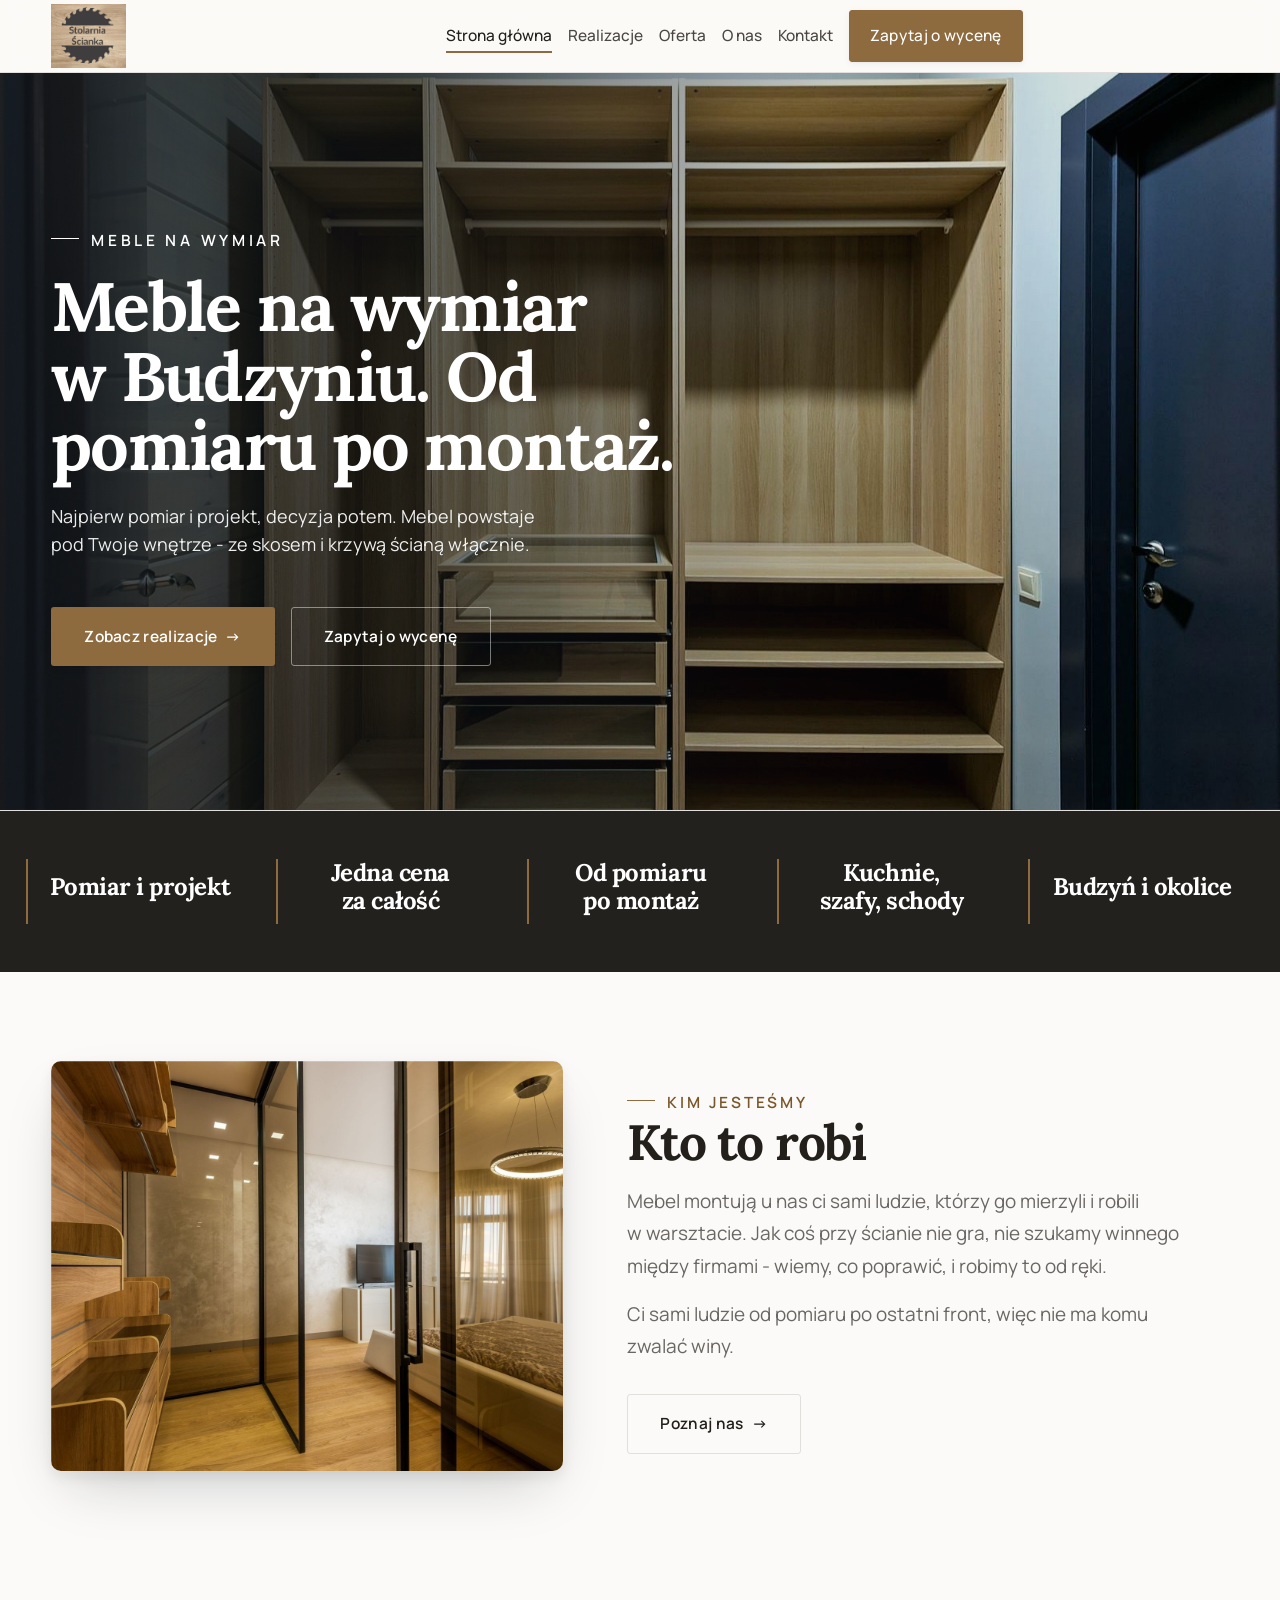
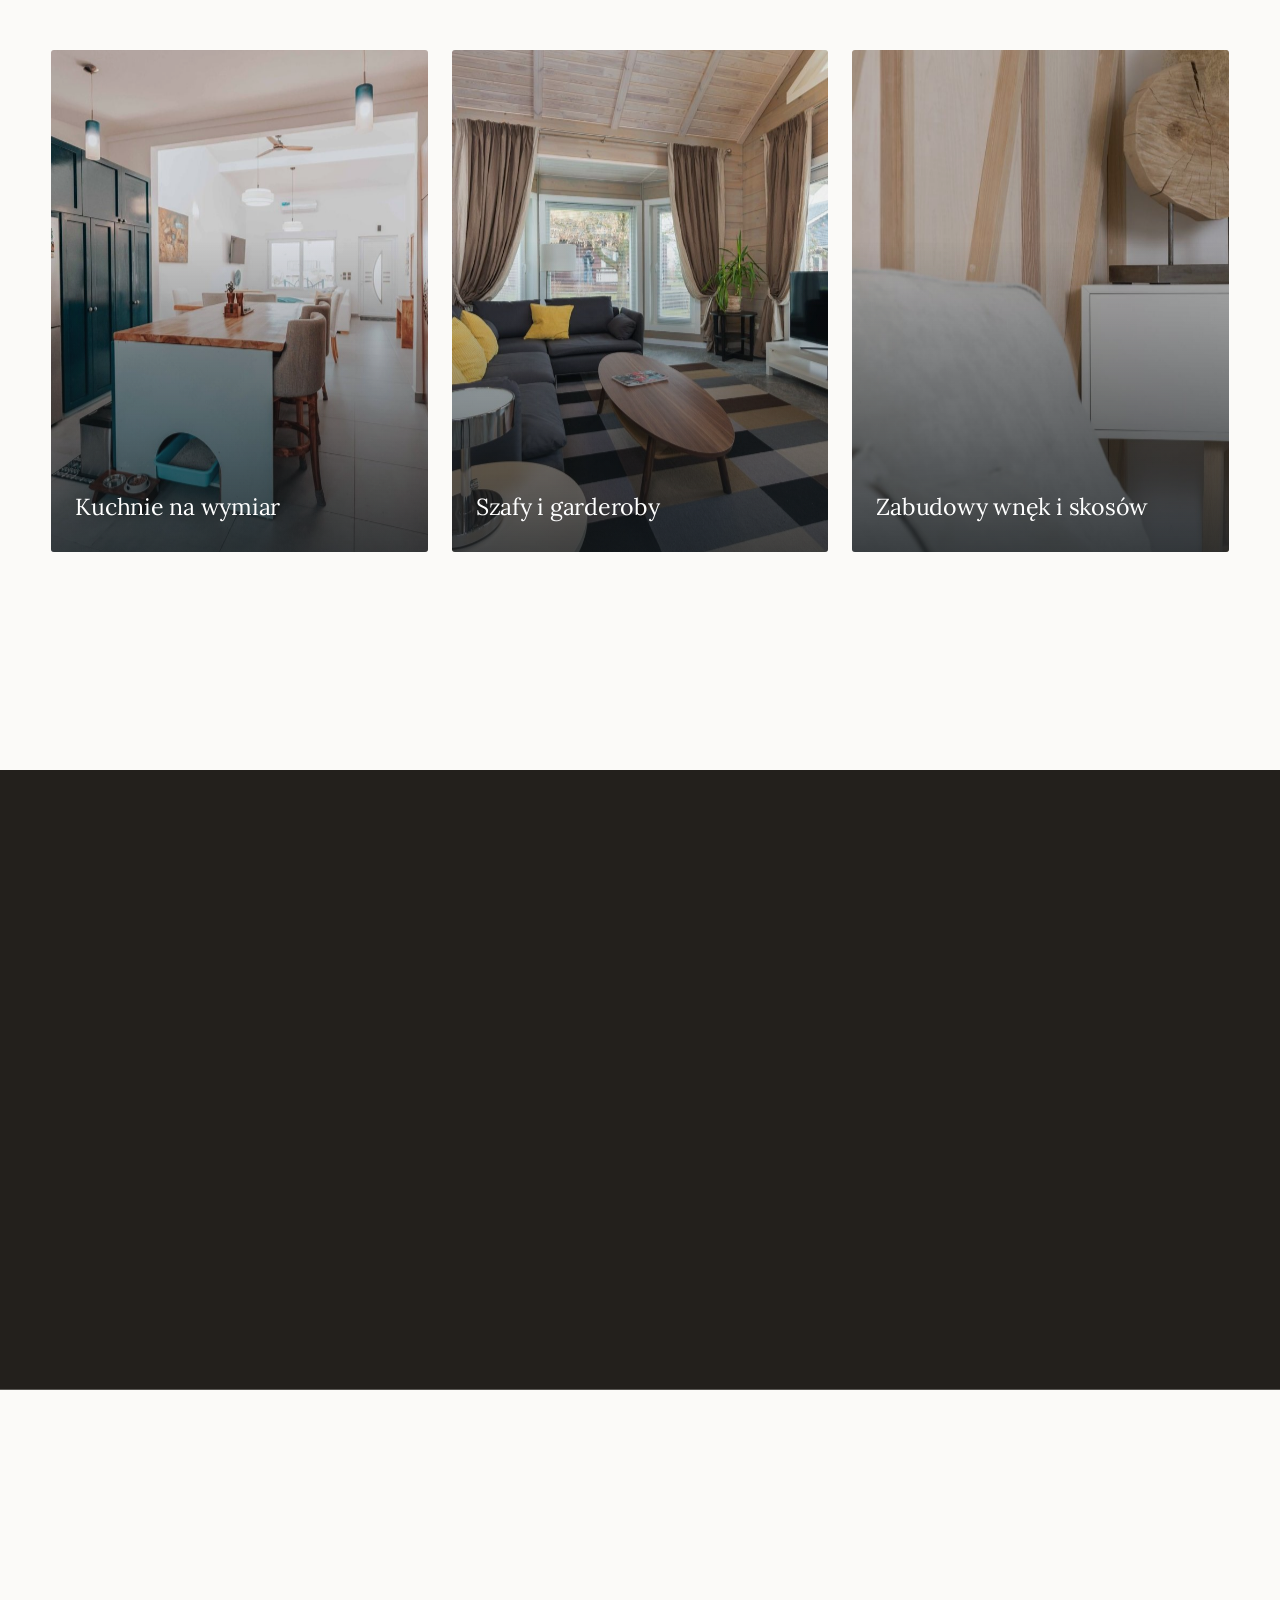
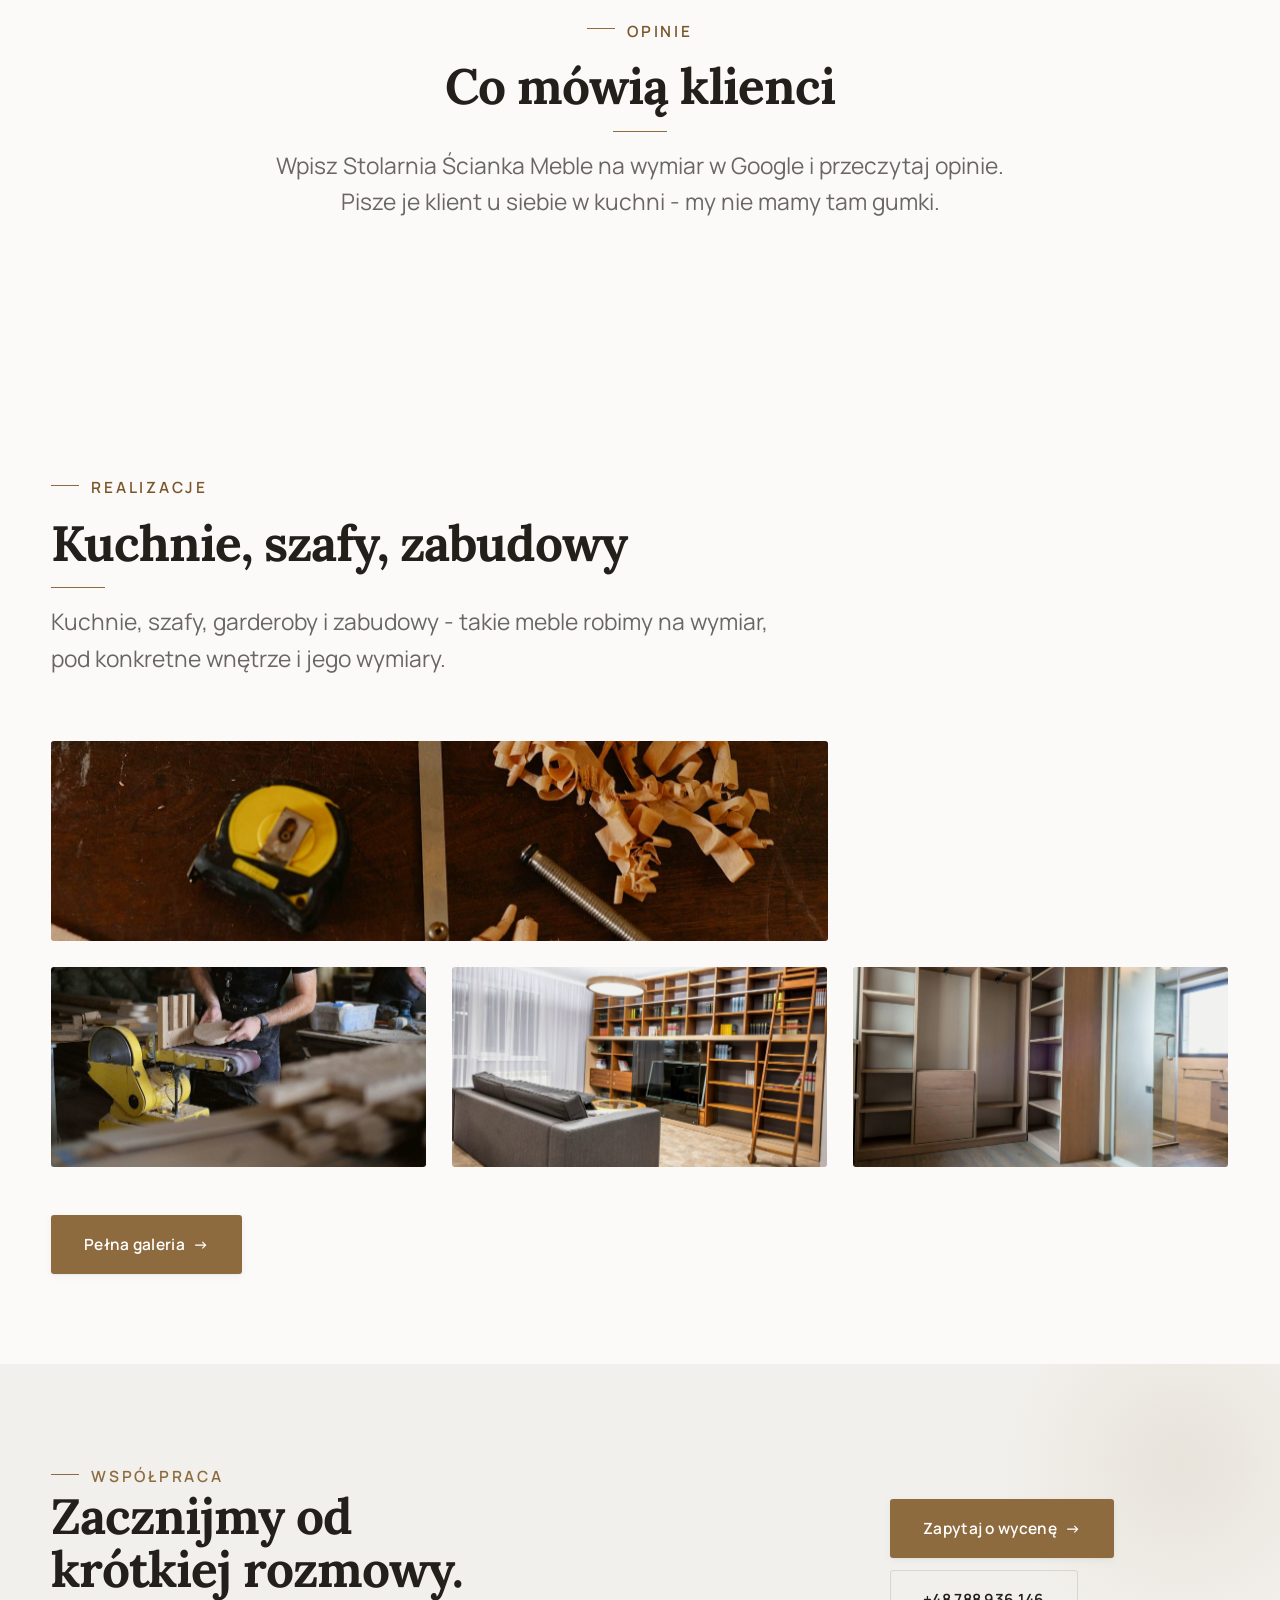
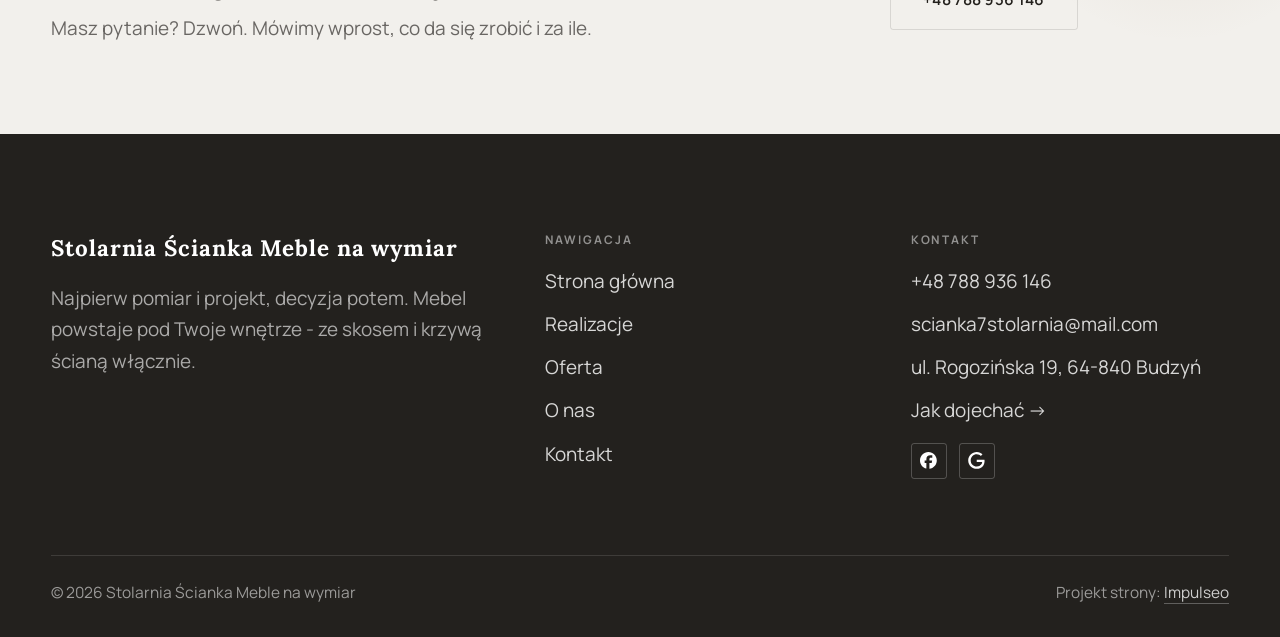
==== index.html @ 3fcc88b3 "Strona demo: stolarnia-scianka-meble-na-wymiar" ====
<!DOCTYPE html>
<html lang="pl">
<head>
<meta charset="UTF-8">
<meta name="viewport" content="width=device-width, initial-scale=1.0">
<title>Stolarnia Ścianka Meble na wymiar - meble na wymiar, kuchnie i szafy</title>
<meta name="description" content="Meble na wymiar w Budzyniu: kuchnie, szafy i zabudowy pod Twoje wnętrze. Pomiar, projekt, wykonanie i montaż w jednych rękach. Zadzwoń: +48 788 936 146.">
<link rel="canonical" href="https://kris20032.github.io/stolarnia-scianka-meble-na-wymiar/">
<meta name="robots" content="noindex, nofollow">
<meta property="og:type" content="website">
<meta property="og:locale" content="pl_PL">
<meta property="og:site_name" content="Stolarnia Ścianka Meble na wymiar">
<meta property="og:title" content="Stolarnia Ścianka Meble na wymiar - meble na wymiar, kuchnie i szafy">
<meta property="og:description" content="Meble na wymiar w Budzyniu: kuchnie, szafy i zabudowy pod Twoje wnętrze. Pomiar, projekt, wykonanie i montaż w jednych rękach. Zadzwoń: +48 788 936 146.">
<meta property="og:url" content="https://kris20032.github.io/stolarnia-scianka-meble-na-wymiar/">
<meta property="og:image" content="https://kris20032.github.io/stolarnia-scianka-meble-na-wymiar/img/og.jpg">
<meta property="og:image:width" content="1200">
<meta property="og:image:height" content="630">
<meta name="twitter:card" content="summary_large_image">
<script type="application/ld+json">{"@context": "https://schema.org", "@type": "HomeAndConstructionBusiness", "name": "Stolarnia Ścianka Meble na wymiar", "url": "https://kris20032.github.io/stolarnia-scianka-meble-na-wymiar/", "telephone": "+48788936146", "image": "https://kris20032.github.io/stolarnia-scianka-meble-na-wymiar/img/og.jpg", "areaServed": "Budzyń", "sameAs": ["https://www.facebook.com/stolarniascianka/", "https://www.google.com/maps/place/Stolarnia+%C5%9Acianka+Meble+na+wymiar/@52.8878018,16.9869668,17z"]}</script>
<link rel="preconnect" href="https://fonts.googleapis.com">
<link rel="preconnect" href="https://fonts.gstatic.com" crossorigin>
<link href="https://fonts.googleapis.com/css2?family=Lora:wght@500;600;700&family=Manrope:wght@400;500;600&display=swap" rel="stylesheet">
<link rel="stylesheet" href="assets/styles.css?v=5f61a1cb">
</head>
<body>

<header class="nav">
  <div class="wrap nav-inner">
    <a class="brand brand-has-logo" href="index.html"><img class="brand-logo" src="img/logo.jpg" alt="Stolarnia Ścianka Meble na wymiar" width="720" height="617" decoding="async"></a>
    <nav class="nav-links">
      <a href="index.html" class="active" aria-current="page">Strona główna</a>
      <a href="realizacje.html">Realizacje</a>
      <a href="oferta.html">Oferta</a>
      <a href="o-nas.html">O nas</a>
      <a href="kontakt.html">Kontakt</a>
      <a href="kontakt.html" class="btn btn-accent">Zapytaj o wycenę</a>
    </nav>
    <button class="nav-toggle" aria-label="Menu"><span></span><span></span><span></span></button>
  </div>
</header>

<main>
<section class="hero-cine">
  <img src="img/hero.jpg" fetchpriority="high" data-rotate="img/g1.jpg|img/g2.jpg" alt="Stolarnia Ścianka Meble na wymiar - Meble na wymiar w Budzyniu. Od pomiaru po montaż. " width="1880" height="940">
  <div class="wrap">
    <div class="hero-copy">
      <span class="eyebrow">Meble na wymiar</span>
      <h1>Meble na wymiar w Budzyniu. Od pomiaru po montaż. </h1>
      <p class="lead">Najpierw pomiar i projekt, decyzja potem. Mebel powstaje pod Twoje wnętrze - ze skosem i krzywą ścianą włącznie.</p>
      <div class="hero-actions">
        <a href="realizacje.html" class="btn btn-accent">Zobacz realizacje <span class="arr">→</span></a>
        <a href="kontakt.html" class="btn btn-ghost btn-on-dark">Zapytaj o wycenę</a>
      </div>
    </div>
  </div>
</section>
<section class="strip n-5" style="padding-block:0">
  <div class="wrap">
    <div class="item reveal"><div class="k">Pomiar i projekt</div><div class="v"></div></div>
    <div class="item reveal"><div class="k">Jedna cena za całość</div><div class="v"></div></div>
    <div class="item reveal"><div class="k">Od pomiaru po montaż</div><div class="v"></div></div>
    <div class="item reveal"><div class="k">Kuchnie, szafy, schody</div><div class="v"></div></div>
    <div class="item reveal"><div class="k">Budzyń i okolice</div><div class="v"></div></div>
  </div>
</section>
<section>
  <div class="wrap split">
    <div class="split-art reveal"><img src="img/g11.jpg" alt="Stolarnia Ścianka Meble na wymiar - realizacja" loading="lazy" width="1600" height="1068" decoding="async"></div>
    <div class="split-copy reveal">
      <span class="eyebrow">Kim jesteśmy</span>
      <h2>Kto to robi</h2>
      <p class="muted">Mebel montują u nas ci sami ludzie, którzy go mierzyli i robili w warsztacie. Jak coś przy ścianie nie gra, nie szukamy winnego między firmami - wiemy, co poprawić, i robimy to od ręki.</p>
      <p class="muted">Ci sami ludzie od pomiaru po ostatni front, więc nie ma komu zwalać winy.</p>
      <a href="o-nas.html" class="btn btn-ghost">Poznaj nas <span class="arr">→</span></a>
    </div>
  </div>
</section>
<section class="gateways-band">
  <div class="wrap">
    <div class="gateways">
      <a href="oferta.html" class="gateway reveal"><img src="img/g12.jpg" alt="Kuchnie na wymiar" loading="lazy" width="1600" height="1067" decoding="async"><span class="g-ttl">Kuchnie na wymiar</span></a>
      <a href="oferta.html" class="gateway reveal"><img src="img/g13.jpg" alt="Szafy i garderoby" loading="lazy" width="1600" height="1068" decoding="async"><span class="g-ttl">Szafy i garderoby</span></a>
      <a href="oferta.html" class="gateway reveal"><img src="img/g14.jpg" alt="Zabudowy wnęk i skosów" loading="lazy" width="1600" height="1066" decoding="async"><span class="g-ttl">Zabudowy wnęk i skosów</span></a>
    </div>
  </div>
</section>
<section class="stopklatka" aria-hidden="true">
  <div class="stk-bg" style="background-image:url(img/g3.jpg)"></div>
</section>
<section class="opinie op-fallback">
  <div class="wrap">
    <div class="head center reveal">
      <span class="eyebrow">Opinie</span>
      <h2>Co mówią klienci</h2>
      <p>Wpisz Stolarnia Ścianka Meble na wymiar w Google i przeczytaj opinie. Pisze je klient u siebie w kuchni - my nie mamy tam gumki.</p>
    </div>
  </div>
</section>
<section>
  <div class="wrap">
    <div class="head reveal">
      <span class="eyebrow">Realizacje</span>
      <h2>Kuchnie, szafy, zabudowy</h2>
      <p>Kuchnie, szafy, garderoby i zabudowy - takie meble robimy na wymiar, pod konkretne wnętrze i jego wymiary.</p>
    </div>
    <div class="gallery">
      <div class="tile t-two3 reveal"><img src="img/g4.jpg" alt="Stolarnia Ścianka Meble na wymiar" loading="lazy" width="1600" height="1066" decoding="async"></div>
      <div class="tile t-third reveal"><img src="img/g5.jpg" alt="Stolarnia Ścianka Meble na wymiar" loading="lazy" width="1600" height="1066" decoding="async"></div>
      <div class="tile t-third reveal"><img src="img/g6.jpg" alt="Stolarnia Ścianka Meble na wymiar" loading="lazy" width="1600" height="1066" decoding="async"></div>
      <div class="tile t-third reveal"><img src="img/g7.jpg" alt="Stolarnia Ścianka Meble na wymiar" loading="lazy" width="1524" height="974" decoding="async"></div>
      <div class="tile t-third reveal"><img src="img/g8.jpg" alt="Stolarnia Ścianka Meble na wymiar" loading="lazy" width="1542" height="1002" decoding="async"></div>
    </div>
    <div style="margin-top:var(--space-7)" class="reveal"><a href="realizacje.html" class="btn btn-accent">Pełna galeria <span class="arr">→</span></a></div>
  </div>
</section>
<section class="cta">
  <div class="wrap">
    <div class="reveal">
      <span class="eyebrow">Współpraca</span>
      <h2>Zacznijmy od krótkiej rozmowy.</h2>
      <p>Masz pytanie? Dzwoń. Mówimy wprost, co da się zrobić i za ile.</p>
    </div>
    <div class="cta-actions reveal">
      <a href="kontakt.html" class="btn btn-light">Zapytaj o wycenę <span class="arr">→</span></a>
      <a href="tel:+48788936146" class="btn btn-ghost btn-ghost-cta">+48 788 936 146</a>
    </div>
  </div>
</section>
</main>

<footer>
  <div class="wrap">
    <div class="foot-grid">
      <div class="foot-brand">
        <div class="name">Stolarnia Ścianka Meble na wymiar</div>
        <p>Najpierw pomiar i projekt, decyzja potem. Mebel powstaje pod Twoje wnętrze - ze skosem i krzywą ścianą włącznie.</p>
      </div>
      <div class="foot-col">
        <h4>Nawigacja</h4>
        <a href="index.html">Strona główna</a>
        <a href="realizacje.html">Realizacje</a>
        <a href="oferta.html">Oferta</a>
        <a href="o-nas.html">O nas</a>
        <a href="kontakt.html">Kontakt</a>
      </div>
      <div class="foot-col">
        <h4>Kontakt</h4>
        <a href="tel:+48788936146">+48 788 936 146</a>
        <a href="mailto:scianka7stolarnia@mail.com">scianka7stolarnia@mail.com</a>
        <p>ul. Rogozińska 19, 64-840 Budzyń</p>
        <a href="https://www.google.com/maps/place/Stolarnia+%C5%9Acianka+Meble+na+wymiar/@52.8878018,16.9869668,17z" target="_blank" rel="noopener">Jak dojechać →</a>
      <div class="foot-soc">
        <a class="soc" href="https://www.facebook.com/stolarniascianka/" target="_blank" rel="noopener" aria-label="Facebook - Stolarnia Ścianka Meble na wymiar"><svg viewBox="0 0 24 24" aria-hidden="true" focusable="false"><path d="M9.101 23.691v-7.98H6.627v-3.667h2.474v-1.58c0-4.085 1.848-5.978 5.858-5.978.401 0 .955.042 1.468.103a8.68 8.68 0 0 1 1.141.195v3.325a8.623 8.623 0 0 0-.653-.036 26.805 26.805 0 0 0-.733-.009c-.707 0-1.259.096-1.675.309a1.686 1.686 0 0 0-.679.622c-.258.42-.374.995-.374 1.752v1.297h3.919l-.386 2.103-.287 1.564h-3.246v8.245C19.396 23.238 24 18.179 24 12.044c0-6.627-5.373-12-12-12s-12 5.373-12 12c0 5.628 3.874 10.35 9.101 11.647Z" fill="currentColor"/></svg></a>
        <a class="soc" href="https://www.google.com/maps/place/Stolarnia+%C5%9Acianka+Meble+na+wymiar/@52.8878018,16.9869668,17z" target="_blank" rel="noopener" aria-label="Google - Stolarnia Ścianka Meble na wymiar"><svg viewBox="0 0 24 24" aria-hidden="true" focusable="false"><path d="M12.48 10.92v3.28h7.84c-.24 1.84-.853 3.187-1.787 4.133-1.147 1.147-2.933 2.4-6.053 2.4-4.827 0-8.6-3.893-8.6-8.72s3.773-8.72 8.6-8.72c2.6 0 4.507 1.027 5.907 2.347l2.307-2.307C18.747 1.44 16.133 0 12.48 0 5.867 0 .307 5.387.307 12s5.56 12 12.173 12c3.573 0 6.267-1.173 8.373-3.36 2.16-2.16 2.84-5.213 2.84-7.667 0-.76-.053-1.467-.173-2.053H12.48z" fill="currentColor"/></svg></a>
      </div>
      </div>
    </div>
    <div class="foot-bot">
      <span>© 2026 Stolarnia Ścianka Meble na wymiar</span>
      <span>Projekt strony: <a class="foot-credit" href="https://impulseo.pl" target="_blank" rel="noopener">Impulseo</a></span>
    </div>
  </div>
</footer>
<div class="sticky-reserve"><a class="sr-book" href="kontakt.html">Zapytaj o wycenę</a><a class="sr-call" href="tel:+48788936146" aria-label="Zadzwoń"><svg class="ico-tel" width="16" height="16" viewBox="0 0 24 24" fill="none" aria-hidden="true"><path d="M6.6 10.8a15.5 15.5 0 0 0 6.6 6.6l2.2-2.2a1 1 0 0 1 1-.24 11.4 11.4 0 0 0 3.6.58 1 1 0 0 1 1 1V20a1 1 0 0 1-1 1A17 17 0 0 1 3 4a1 1 0 0 1 1-1h3.5a1 1 0 0 1 1 1c0 1.25.2 2.46.58 3.6a1 1 0 0 1-.25 1l-2.23 2.2Z" fill="currentColor"/></svg></a></div>
<div class="demo-wazne" data-do="2026-11-03" data-cykl="3" hidden><svg class="dw-ico" width="13" height="13" viewBox="0 0 24 24" fill="none" aria-hidden="true"><circle cx="12" cy="12" r="8.6" stroke="currentColor" stroke-width="1.8"/><path d="M12 7.2V12l3.3 2" stroke="currentColor" stroke-width="1.8" stroke-linecap="round"/></svg><span class="dw-txt"></span></div>

<script src="assets/main.js"></script>
</body>
</html>
---- assets/styles.css ----
/* ============================================================
   STOLBASZ — premium, architektoniczny B2B fit-out
   Jasna paleta, zero brązu. System wg premium-web-craft.
   Projekt strony: Impulseo (impulseo.pl)
   ============================================================ */

:root{
  /* PALETA — jasna, architektoniczna, chłodna */
  --paper:#F3F1EC;          /* główne tło */
  --paper-2:#E6E3DB;        /* sekcje alternatywne (chłodny jasny szary) */
  --paper-3:#E6E3DB;        /* delikatne wypełnienia */
  --ink:#23211E;            /* tekst główny — chłodny grafit */
  --ink-soft:#43403A;       /* nagłówki drugorzędne */
  --muted:#87837A;          /* tekst poboczny */
  --line:rgba(35,33,30,.12);/* hairline */
  --accent:#8A6B3C;         /* stonowany petrol-slate — jedyny akcent */
  --accent-d:#6E5430;
  --accent-soft:rgba(138,107,60,.10);
  --dark:#23211E;           /* sekcje ciemne (stopka/CTA) */

  /* HOVER ZDJĘĆ — JEDEN standard dla całego silnika (decyzja K. 04.08.2026, artefakt z wariantami).
     AKTUALNE (K.+Szymon 09.08.2026, wybór z artefaktu 6 wariantów): zoom 1.05 przy 1.4s -
     przy tak długim czasie mocniejszy kadr NIE skacze, tylko „oddycha". Poprzedni standard
     (1.02 / .55s z 04.08) odbierany jako dynamiczny i szybki.
     Spoczynek lekko przygaszony, ale TYLKO tam, gdzie jest mysz (@media hover:hover) —
     na telefonie zdjęcia zostają w pełnej jasności. */
  --img-zoom:1.05;                   /* K.+Szymon 09.08: wariant F z artefaktu porównawczego */
  --img-rest:brightness(.95) saturate(.99);
  --img-hot:brightness(1.06) saturate(1.05);
  --img-dur:1.4s;                    /* K.+Szymon 09.08 (wariant F): powoli = elegancko */
  --img-ease:cubic-bezier(.16,.84,.44,1);  /* miękki ogon, efekt „oddychania" */

  /* ODSTĘPY — skala 4/8 */
  --space-1:4px; --space-2:8px; --space-3:12px; --space-4:16px; --space-5:24px;
  --space-6:32px; --space-7:48px; --space-8:64px; --space-9:96px; --space-10:128px;

  /* TYPOGRAFIA — fluid clamp() (skala podbita 16.07.2026: większe, czytelniejsze litery — uwaga Adama) */
  --text-sm:clamp(.9rem,.87rem + .12vw,1rem);
  --text-base:clamp(1.08rem,1.04rem + .18vw,1.2rem);
  --text-lg:clamp(1.24rem,1.15rem + .34vw,1.44rem);
  --text-h3:clamp(1.34rem,1.22rem + .55vw,1.66rem);
  --text-h2:clamp(2.1rem,1.66rem + 2.1vw,3.1rem);
  --text-h1:clamp(2.9rem,2.1rem + 4vw,5.1rem);

  /* PROMIENIE — architektoniczne, raczej ostre */
  --r-sm:3px; --r-md:6px; --r-lg:10px;

  /* RUCH */
  --ease:cubic-bezier(.25,.46,.45,.94); --dur:.24s;

  /* CIENIE — miękkie, warstwowe */
  --sh-sm:0 1px 2px rgba(16,24,32,.04), 0 2px 8px rgba(16,24,32,.05);
  --sh-md:0 2px 6px rgba(16,24,32,.05), 0 12px 28px -8px rgba(16,24,32,.12);
  --sh-lg:0 6px 14px rgba(16,24,32,.07), 0 26px 56px -18px rgba(16,24,32,.22);

  --hairline:1px solid var(--line);

  --font-display:'Lora',serif;
  --font-body:'Manrope',sans-serif;
}

*{box-sizing:border-box;margin:0;padding:0}
html{scroll-behavior:smooth}
body{
  font-family:var(--font-body);
  font-size:var(--text-base);
  line-height:1.65;
  color:var(--ink);
  background:var(--paper);
  -webkit-font-smoothing:antialiased;
  text-rendering:optimizeLegibility;
}
img{max-width:100%;height:auto;display:block}  /* height:auto = width/height z atrybutów trzyma proporcje (TOP#12) */
a{color:inherit;text-decoration:none}

.wrap{width:min(92%,1180px);margin-inline:auto}
section{padding-block:clamp(52px,6.5vw,96px)}

h1,h2,h3{font-family:var(--font-display);font-weight:700;line-height:1.08;letter-spacing:-.02em;color:var(--ink)}
h1{font-size:var(--text-h1);letter-spacing:-.035em}
h2{font-size:var(--text-h2);letter-spacing:-.025em}
h3{font-size:var(--text-h3)}
/* MIARA — długość wiersza. WCAG 2.2 SC 1.4.8: max 80 znaków; Butterick: 45–90.
   68ch daje realnie 72–78 znaków polskiego tekstu, czyli z zapasem pod granicą.
   Wcześniej limit miał TYLKO <p> — <li>, <blockquote> i <dd> nie miały żadnego,
   i to jedyny powód, dla którego 23 bloki na dwóch oddanych stronach jadą po
   83–106 znaków w wierszu (pomiar 07.08.2026, bramka `miara`).
   ⚠️ Listy i definicje ograniczamy TYLKO bez klasy: `ul`/`ol` z klasą to u nas
   układ (siatki kafli, menu), a nie tekst ciągły — tam miarę wyznacza układ. */
/* 60ch, nie 68ch (K. 10.08): po zmianie fontów na węższe kroje (DM Sans i spółka)
   w 68ch mieściło się ~90 znaków - bramka pikselowa słusznie zgłaszała przekroczenie
   granicy 80. Pomiar na żywej przeglądarce: 60ch = 90 znaków, 53ch = ~78 znaków, czyli normę WCAG 1.4.8. */
:root{ --miara:53ch }
p{max-width:min(100%,var(--miara))}
blockquote,
ul:not([class])>li, ol:not([class])>li,
dl:not([class])>dd{max-width:min(100%,var(--miara))}

/* ⚠️ Świadomie BEZ wyjątku `.tile p,.card p,.svc p{max-width:none}`, choć nasuwa się sam:
   te akapity BYŁY już ograniczone (stare `p{max-width:65ch}`), więc „wyjątek" nie odblokowałby
   niczego nowego — tylko ROZLUŹNIŁ stan sprzed zmiany na wszystkich demach naraz.
   `figcaption` żadna z reguł wyżej nie dotyczy, więc też nie potrzebuje zwolnienia. */

/* ŁAMANIE. `balance` wyrównuje długości wierszy w nagłówku, `pretty` pilnuje ostatniego
   wiersza akapitu, żeby nie został w nim jeden wyraz. Obsługiwane od Chrome 117 /
   Safari 17.5; starsze przeglądarki po prostu ignorują tę własność.
   `text-wrap:pretty` nie występowało dotąd ANI RAZ w silniku ani w repo klientów. */
h1,h2,h3,.lead,.lede{text-wrap:balance}
p,li,blockquote,dd{text-wrap:pretty}

.eyebrow{
  font-family:var(--font-body);
  font-size:var(--text-sm);
  font-weight:600;
  letter-spacing:.18em;
  text-transform:uppercase;
  color:var(--accent);
  display:inline-flex;align-items:center;gap:var(--space-3);
}
/* flex:none + margin-top = kreska trzyma się PIERWSZEJ linii. Wcześniej align-items:center
   centrowało ją względem całego bloku i przy zawinięciu (długi kicker typu
   „…WNĘTRZ · LESZNO · OD 2019") druga linia lądowała z brzydkim wcięciem. */
.eyebrow{align-items:flex-start}
.eyebrow>*,.eyebrow{text-wrap:balance}   /* dlugi kicker lamal sie na sierote typu samo „2019" w drugiej linii */
.eyebrow::before{content:"";width:28px;height:1px;background:var(--accent);display:inline-block;flex:none;margin-top:.62em}

.muted{color:var(--muted)}
.lead{font-size:var(--text-lg);line-height:1.55;color:var(--ink-soft);max-width:50ch}

/* ---------- BUTTONS ---------- */
.btn{
  display:inline-flex;align-items:center;gap:var(--space-2);
  font-weight:600;font-size:var(--text-sm);letter-spacing:.02em;
  padding:var(--space-4) var(--space-6);
  border-radius:var(--r-sm);
  transition:transform var(--dur) var(--ease),box-shadow var(--dur) var(--ease),background var(--dur) var(--ease);
  cursor:pointer;border:1px solid transparent;
}
.btn-accent{background:var(--accent);color:#fff;box-shadow:var(--sh-sm)}
.btn-accent:hover{background:var(--accent-d);transform:translateY(-2px);box-shadow:var(--sh-md)}
.btn-accent:active{transform:translateY(0);box-shadow:var(--sh-sm)}
.btn-ghost{background:transparent;color:var(--ink);border-color:var(--line)}
.btn-ghost:hover{border-color:var(--accent);color:var(--accent);transform:translateY(-2px)}
.btn-light{background:#fff;color:var(--ink);box-shadow:var(--sh-sm)}
.btn-light:hover{transform:translateY(-2px);box-shadow:var(--sh-md)}
.btn .arr{transition:transform var(--dur) var(--ease)}
.btn:hover .arr{transform:translateX(4px)}

/* ---------- NAV ---------- */
.nav{
  position:sticky;top:0;z-index:50;
  background:color-mix(in srgb,var(--paper) 88%,transparent);
  backdrop-filter:saturate(140%) blur(10px);
  border-bottom:var(--hairline);
}
.nav-inner{display:flex;align-items:center;justify-content:space-between;gap:var(--space-5);height:72px}
/* ANTY-NACHODZENIE (K. 05.08.2026): długa nazwa firmy + przycisk z pełnym numerem nie mieściły się w pasku
   i flex ściskał linki PONIŻEJ ich treści - "Kontakt" wchodził na ramkę "Zadzwoń +48 ...". Teraz ustępuje
   nazwa marki (skrót wielokropkiem), a menu i przycisk nigdy się nie kurczą ani nie zachodzą na siebie. */
.brand{display:flex;flex-direction:column;line-height:1;min-width:0;flex:0 1 auto}
.brand .name{font-family:var(--font-display);font-weight:800;font-size:1.35rem;letter-spacing:.04em;white-space:nowrap;overflow:hidden;text-overflow:ellipsis}
.brand .sub{font-size:.62rem;letter-spacing:.34em;text-transform:uppercase;color:var(--muted);margin-top:5px;white-space:nowrap;overflow:hidden;text-overflow:ellipsis}
.nav-links{display:flex;align-items:center;gap:var(--space-6);flex:0 0 auto}
.nav-links a{font-size:var(--text-sm);font-weight:500;color:var(--ink-soft);position:relative;padding-block:4px;white-space:nowrap;transition:color var(--dur) var(--ease)}
.nav-links a::after{content:"";position:absolute;left:0;bottom:0;width:0;height:1.5px;background:var(--accent);transition:width var(--dur) var(--ease)}
.nav-links a:hover,.nav-links a.active{color:var(--ink)}
.nav-links a:hover::after,.nav-links a.active::after{width:100%}
.nav-links .btn{padding:var(--space-2) var(--space-5)}
/* przyciski w nav: właściwy kolor (przebij .nav-links a) + bez podkreślenia */
.nav-links a.btn-accent{color:#fff}
.nav-links a.btn-ghost,.nav-links a.btn-light{color:var(--ink)}
/* CTA w pasku: NIE podkreślenie spod linków menu, ale ten sam przelatujący błysk,
   co na wszystkich innych przyciskach (zgłoszenie K. 13.08.2026 - „na hero jest efekt
   światła przechodzącego przez przycisk, na navbarze go nie ma, a mają być identyczne").
   Reguła `.nav-links a::after` jest silniejsza od `.btn::after`, więc trzeba jej
   geometrię wyzerować i wpisać połysk z nazwy - samo `display:none` gasiło efekt. */
.nav-links a.btn::after{
  display:block;content:"";position:absolute;inset:0;z-index:-1;pointer-events:none;
  width:auto;height:auto;border-radius:inherit;   /* kasuje geometrię podkreślenia (width:0;height:1.5px) */
  background:linear-gradient(100deg,transparent 32%,rgba(255,255,255,.20) 50%,transparent 68%);
  translate:-120% 0}
@media (prefers-reduced-motion:no-preference){
  .nav-links a.btn:hover::after{translate:120% 0;transition:translate .75s var(--mt-ease,cubic-bezier(.16,.84,.44,1))}
}
.nav-toggle{display:none;background:none;border:none;cursor:pointer;flex-direction:column;gap:5px;padding:8px}
.nav-toggle span{width:24px;height:2px;background:var(--ink);transition:var(--dur)}
/* Ciasny zakres MIĘDZY menu mobilnym a pełnym pulpitem: zbijamy odstępy i nazwę marki,
   żeby wszystko zmieściło się naturalnie, zanim w ogóle dojdzie do skracania wielokropkiem. */
@media(max-width:1280px) and (min-width:921px){
  .nav-links{gap:var(--space-4)}
  .nav-links .btn{padding:var(--space-2) var(--space-4)}
  .brand .name{font-size:1.15rem}
}

/* ---------- HERO (split) ---------- */
.hero{position:relative;overflow:hidden;border-bottom:var(--hairline)}
.hero-grid{display:grid;grid-template-columns:1.05fr .95fr;gap:clamp(24px,4vw,60px);align-items:center;
  padding-block:clamp(36px,4.5vw,64px)}
.hero-copy .eyebrow{margin-bottom:var(--space-5)}
.hero-copy h1{margin-bottom:var(--space-5)}
.hero-copy .lead{margin-bottom:var(--space-7)}
.hero-actions{display:flex;flex-wrap:wrap;gap:var(--space-4)}
.hero-art{position:relative;aspect-ratio:4/3;border-radius:var(--r-lg);overflow:hidden;box-shadow:var(--sh-lg)}
.hero-art img{width:100%;height:100%;object-fit:cover}
.hero-art::after{content:"";position:absolute;inset:0;background:linear-gradient(180deg,transparent 55%,rgba(18,24,28,.28))}
.hero-badge{position:absolute;left:var(--space-5);bottom:var(--space-5);z-index:2;
  background:rgba(252,252,251,.94);backdrop-filter:blur(4px);
  border-radius:var(--r-md);padding:var(--space-4) var(--space-5);box-shadow:var(--sh-md);max-width:78%}
.hero-badge strong{display:block;font-family:var(--font-display);font-size:1rem;letter-spacing:-.01em}
.hero-badge span{font-size:var(--text-sm);color:var(--muted)}

/* ---------- HERO duży / kinowy (strona główna) ---------- */
.hero-cine{position:relative;min-height:clamp(560px,82vh,840px);min-height:clamp(560px,82svh,840px);display:flex;align-items:center;overflow:hidden;border-bottom:var(--hairline)}
.hero-cine>img{position:absolute;inset:0;width:100%;height:100%;object-fit:cover;z-index:0}
.hero-cine::after{content:"";position:absolute;inset:0;z-index:1;
  background:linear-gradient(95deg,rgba(13,18,23,.86) 0%,rgba(13,18,23,.64) 32%,rgba(13,18,23,.24) 62%,rgba(13,18,23,.04) 100%)}
.hero-cine .wrap{position:relative;z-index:2;padding-block:var(--space-8)}
.hero-cine .hero-copy{max-width:660px}
.hero-cine .eyebrow{color:#fff;margin-bottom:var(--space-5)}
.hero-cine .eyebrow::before{background:#fff}
.hero-cine h1{color:#fff;margin-bottom:var(--space-5);font-size:clamp(2.9rem,2rem + 4.4vw,5.2rem);text-wrap:balance}
.hero-cine .lead{color:rgba(255,255,255,.92);max-width:48ch;margin-bottom:var(--space-7)}
.hero-cine .hero-actions{display:flex;flex-wrap:wrap;gap:var(--space-4)}
/* NISKIE OKNO (laptop z dokiem i paskami przeglądarki ma ~700-780 px wysokości widoku):
   H1 do 5.2rem + długi lead nie mieściły się i przyciski wypadały POD krawędź ekranu -
   klient widział stronę bez ani jednego CTA. Skalujemy w dół, zamiast przycinać treść. */
@media(min-width:821px) and (max-height:820px){
  .hero-cine{min-height:clamp(520px,94svh,780px)}
  .hero-cine .wrap{padding-block:var(--space-6)}
  .hero-cine h1{font-size:clamp(2.2rem,1.5rem + 2.6vw,3.6rem);margin-bottom:var(--space-4)}
  .hero-cine .eyebrow{margin-bottom:var(--space-4)}
  .hero-cine .lead{margin-bottom:var(--space-5);max-width:44ch}
}
@media(max-width:680px){
  .hero-cine{min-height:clamp(520px,76vh,640px);min-height:clamp(520px,76svh,640px);align-items:flex-end}
  .hero-cine::after{background:linear-gradient(0deg,rgba(13,18,23,.9) 6%,rgba(13,18,23,.45) 55%,rgba(13,18,23,.25) 100%)}
  .hero-cine .wrap{padding-bottom:var(--space-9)}
  /* TELEFON (~90% oglądających): lead potrafił zająć 8 linii i zepchnąć CTA poza pierwszy ekran.
     Zwężamy interlinię i skalę - treści nie ucinamy, bo to ona sprzedaje. */
  .hero-cine .lead{font-size:.98rem;line-height:1.5;margin-bottom:var(--space-5)}
  .hero-cine .eyebrow{font-size:.72rem;letter-spacing:.13em;margin-bottom:var(--space-4)}
  .hero-cine .eyebrow::before{width:20px}
  .hero-cine h1{margin-bottom:var(--space-4)}
}

/* full-bleed hero variant (podstrony) */
.pagehead{position:relative;min-height:46vh;min-height:46svh;display:flex;align-items:flex-end;overflow:hidden;border-bottom:var(--hairline)}
.pagehead img{position:absolute;inset:0;width:100%;height:100%;object-fit:cover}
/* 10.08.2026 (decyzja K.): mocniejsze przyciemnienie + cień pod tekstem. Bramka mierzyła na
   nagłówkach podstron 3,38-3,43:1 przy wymaganych 4,5 — jasne zdjęcie (hala, śnieg, niebo)
   podchodziło pod biały tekst. Zdjęcia klientów są różne, więc kontrast musi dawać WARSTWA,
   a nie szczęśliwy dobór kadru. */
.pagehead::after{content:"";position:absolute;inset:0;background:linear-gradient(180deg,rgba(18,24,28,.40),rgba(18,24,28,.76))}
.pagehead .wrap{position:relative;z-index:2;padding-block:var(--space-9);color:#fff}
.pagehead h1{color:#fff;max-width:18ch;text-shadow:0 2px 16px rgba(0,0,0,.55)}
.pagehead .eyebrow{color:#fff}
.pagehead .eyebrow::before{background:#fff}
.pagehead p{color:rgba(255,255,255,.92);margin-top:var(--space-4);max-width:54ch;text-shadow:0 1px 12px rgba(0,0,0,.5)}

/* ---------- STRIP (pasek skrótów / liczby) ---------- */
.strip{background:var(--dark);color:#fff}
/* PASEK HASEŁ — standard 04.08.2026 (decyzja K.): 5 haseł w JEDNYM rzędzie, tekst WYŚRODKOWANY,
   węższe marginesy boczne niż reszta strony (pasek ma iść szerzej), równe wysokości kolumn. */
.strip .wrap{width:min(96%,1440px);display:grid;grid-template-columns:repeat(5,1fr);
  gap:var(--space-5);padding-block:var(--space-7);align-items:stretch}
.strip .item .k{font-family:var(--font-display);font-size:clamp(1.05rem,.82rem + .85vw,1.55rem);
  font-weight:800;letter-spacing:-.02em;color:#fff;line-height:1.18;text-wrap:balance}
.strip .item .v{font-size:var(--text-sm);color:rgba(255,255,255,.66);margin-top:var(--space-2);line-height:1.4}
.strip .item{border-left:2px solid var(--accent);padding-inline:var(--space-4);
  text-align:center;display:flex;flex-direction:column;justify-content:center}
/* liczba kolumn = liczba haseł, żeby ostatnie nie zostawało samo w drugim rzędzie.
   Klasę n-N nadaje multipage.py; domyślnie (bez klasy) pasek jest 5-kolumnowy. */
.strip.n-2 .wrap{grid-template-columns:repeat(2,1fr)}
.strip.n-3 .wrap{grid-template-columns:repeat(3,1fr)}
.strip.n-4 .wrap{grid-template-columns:repeat(4,1fr);gap:var(--space-6)}
.strip.n-4 .item .k{font-size:clamp(1.3rem,1rem + 1.1vw,2rem)}
.strip.n-6 .wrap{grid-template-columns:repeat(6,1fr);gap:var(--space-4)}
.strip.n-6 .item .k{font-size:clamp(.98rem,.8rem + .7vw,1.35rem)}
/* równe łamanie: zamiast "długa linia + jedno słowo" obie linie zbliżonej długości */
.strip .item .k{text-wrap:balance}

/* ---------- SECTION HEAD ---------- */
.head{max-width:48rem;margin-bottom:var(--space-8)}
.head.center{margin-inline:auto;text-align:center}
.head .eyebrow{margin-bottom:var(--space-4)}
.head h2{margin-bottom:var(--space-4)}
.head p{color:var(--muted);font-size:var(--text-lg);line-height:1.55}
.head.center p{margin-inline:auto}

/* ---------- INTRO SPLIT ---------- */
.split{display:grid;grid-template-columns:.92fr 1.08fr;gap:clamp(28px,5vw,80px);align-items:center}
.split.rev{grid-template-columns:1.08fr .92fr}
.split.rev .split-art{order:-1}
.split-art{position:relative;aspect-ratio:5/4;border-radius:var(--r-lg);overflow:hidden;box-shadow:var(--sh-lg)}
.split-art img{width:100%;height:100%;object-fit:cover}
.split-copy h2{margin-bottom:var(--space-5)}
.split-copy p+p{margin-top:var(--space-4)}
.split-copy .btn{margin-top:var(--space-6)}

/* ---------- SERVICES (zakres) ---------- */
.svc-grid{display:grid;grid-template-columns:repeat(auto-fit,minmax(280px,1fr));gap:var(--space-5)}
.svc{background:#fff;border:var(--hairline);border-radius:var(--r-md);padding:var(--space-7) var(--space-6);
  transition:transform var(--dur) var(--ease),box-shadow var(--dur) var(--ease),border-color var(--dur) var(--ease);
  position:relative;overflow:hidden}
.svc::before{content:"";position:absolute;left:0;top:0;width:3px;height:0;background:var(--accent);transition:height var(--dur) var(--ease)}
.svc:hover{transform:translateY(-4px);box-shadow:var(--sh-md);border-color:transparent}
.svc:hover::before{height:100%}
.svc .ic{font-family:var(--font-display);font-size:.8rem;font-weight:700;letter-spacing:.12em;color:var(--accent);margin-bottom:var(--space-4)}
.svc h3{margin-bottom:var(--space-3);font-size:1.22rem}
.svc p{color:var(--muted);font-size:var(--text-base);line-height:1.6}

/* big detailed service rows */
.svc-row{display:grid;grid-template-columns:.8fr 1.2fr;gap:clamp(20px,4vw,60px);align-items:center;padding-block:var(--space-8)}
.svc-row+.svc-row{border-top:var(--hairline)}
.svc-row.rev{grid-template-columns:1.2fr .8fr}
/* Naprzemienny układ wierszy oferty: co drugi wiersz ma zdjęcie po PRAWEJ.
   Było `order:-1` — martwy kod, bo zdjęcie i tak jest pierwszym dzieckiem w HTML,
   więc wszystkie wiersze wyglądały identycznie (zdjęcie zawsze z lewej), a `rev`
   zmieniało tylko szerokość kolumn. Znalezione 29.07.2026 przy różnicowaniu kierunków
   animacji (pomiar pozycji: art.mid 390/502 przy row.mid 756 — zawsze lewa strona). */
.svc-row.rev .svc-row-art{order:2}
.svc-row-art{aspect-ratio:4/3;border-radius:var(--r-md);overflow:hidden;box-shadow:var(--sh-md)}
.svc-row-art img{width:100%;height:100%;object-fit:cover}
.svc-row h3{font-size:1.5rem;margin-bottom:var(--space-4)}
.svc-row .num{font-family:var(--font-display);font-size:.85rem;font-weight:700;letter-spacing:.14em;color:var(--accent);display:block;margin-bottom:var(--space-3)}
.svc-row ul{list-style:none;margin-top:var(--space-4);display:flex;flex-direction:column;gap:var(--space-2)}
.svc-row li{position:relative;padding-left:var(--space-5);color:var(--muted);font-size:var(--text-base)}
.svc-row li::before{content:"";position:absolute;left:0;top:.62em;width:8px;height:1px;background:var(--accent)}

/* ---------- GALLERY (realizacje) ---------- */
.gallery{display:grid;grid-template-columns:repeat(12,1fr);gap:var(--space-4);grid-auto-rows:200px}
/* GALERIA MASONRY — pionowe zdjęcia (portrety beauty/wellness) bez przycinania: kolumny, height auto */
.gallery-masonry{column-count:3;column-gap:var(--space-4)}
@media(max-width:900px){.gallery-masonry{column-count:2}}
@media(max-width:560px){.gallery-masonry{column-count:1}}
.gallery-masonry .m-tile{break-inside:avoid;margin:0 0 var(--space-4);padding:0;position:relative;overflow:hidden;border-radius:var(--r-md);border:1px solid var(--line)}
.gallery-masonry .m-tile img{width:100%;height:auto;display:block}
.gallery-masonry .m-tile .cap{position:absolute;left:0;right:0;bottom:0;padding:var(--space-4);color:#fff;background:linear-gradient(0deg,rgba(0,0,0,.55),transparent);font-size:var(--text-sm)}
.gallery-masonry .m-tile .cap small{display:block;font-weight:400;opacity:.78;letter-spacing:.04em;text-transform:uppercase;font-size:.66rem;margin-top:3px}
.tile{position:relative;overflow:hidden;border-radius:var(--r-md);box-shadow:var(--sh-sm);
  transition:transform var(--dur) var(--ease),box-shadow var(--dur) var(--ease)}
.tile img{width:100%;height:100%;object-fit:cover;
  transition:transform var(--img-dur) var(--img-ease),filter var(--img-dur) var(--img-ease)}
.tile:hover{box-shadow:var(--sh-md)}
.tile .cap{position:absolute;left:0;right:0;bottom:0;padding:var(--space-5) var(--space-4) var(--space-4);
  /* mocniejszy spad + cien pod tekstem: na JASNYCH zdjeciach klienta (biale fronty, sciany)
     slaby gradient dawal kontrast ~1.5:1 zamiast wymaganych 3.6:1 (bramka wygladu, 10.08.2026) */
  background:linear-gradient(transparent 10%,rgba(18,24,28,.55) 40%,rgba(18,24,28,.88) 68%,rgba(18,24,28,.99));color:#fff;
  text-shadow:0 1px 2px rgba(0,0,0,.85),0 2px 10px rgba(0,0,0,.55);
  font-size:var(--text-sm);font-weight:600;letter-spacing:.01em;
  opacity:0;transform:translateY(8px);transition:var(--dur) var(--ease)}
.tile:hover .cap{opacity:1;transform:translateY(0)}
.tile .cap small{display:block;font-weight:400;opacity:.78;letter-spacing:.04em;text-transform:uppercase;font-size:.66rem;margin-top:3px}
/* bento spans */
.t-wide{grid-column:span 6}
.t-tall{grid-column:span 6;grid-row:span 2}
.t-std{grid-column:span 6}
.t-third{grid-column:span 4}
.t-two3{grid-column:span 8}

/* ---------- TRUST / WIARYGODNOŚĆ ---------- */
.trust{background:var(--paper-2)}
.trust-grid{display:grid;grid-template-columns:repeat(auto-fit,minmax(240px,1fr));gap:var(--space-5);margin-top:var(--space-7)}
.trust-card{background:#fff;border-radius:var(--r-md);padding:var(--space-7) var(--space-6);box-shadow:var(--sh-sm);border-top:3px solid var(--accent)}
.trust-card .big{font-family:var(--font-display);font-size:clamp(1.8rem,1.3rem + 1.6vw,2.6rem);font-weight:800;letter-spacing:-.02em;color:var(--ink);line-height:1}
.trust-card h3{font-size:1.12rem;margin:var(--space-3) 0 var(--space-2)}
.trust-card p{color:var(--muted);font-size:var(--text-base);line-height:1.55}

/* ---------- CTA band ---------- */
.cta{background:var(--dark);color:#fff;position:relative;overflow:hidden}
/* telefon w CTA: na ciemnym tle biały (domyślnie), rodziny z JASNYM tłem CTA
   nadpisują to u siebie - wcześniej kolor siedział w stylu inline i wygrywał z rodziną. */
.cta .btn-ghost-cta{color:#fff;border-color:rgba(255,255,255,.3)}
.cta .wrap{display:grid;grid-template-columns:1.4fr .6fr;gap:var(--space-7);align-items:center;position:relative;z-index:2}
.cta h2{color:#fff;max-width:20ch}
.cta p{color:rgba(255,255,255,.74);margin-top:var(--space-4)}
.cta-actions{display:flex;flex-direction:column;gap:var(--space-3);align-items:flex-start}
.cta::before{content:"";position:absolute;right:-80px;top:-80px;width:360px;height:360px;border-radius:50%;
  background:radial-gradient(circle,var(--accent-soft),transparent 70%)}

/* ---------- CONTACT ---------- */
.contact-grid{display:grid;grid-template-columns:.85fr 1.15fr;gap:clamp(28px,4vw,56px);align-items:start}
.info-list{display:flex;flex-direction:column;gap:var(--space-2)}
.info-row{display:flex;gap:var(--space-4);align-items:flex-start;padding-block:var(--space-4);border-bottom:var(--hairline)}
.info-row .ic{flex:none;width:42px;height:42px;display:grid;place-items:center;border-radius:50%;
  background:var(--accent-soft);color:var(--accent);font-size:1.05rem}
.info-row .lbl{font-size:.72rem;letter-spacing:.14em;text-transform:uppercase;color:var(--muted)}
.info-row .val{font-weight:600;font-size:var(--text-base);margin-top:2px}
.info-row a.val:hover{color:var(--accent)}
.map{border:none;border-radius:var(--r-lg);box-shadow:var(--sh-md);width:100%;height:100%;min-height:380px;filter:grayscale(.2) contrast(1.02)}
.form{background:#fff;border:var(--hairline);border-radius:var(--r-lg);padding:clamp(24px,3vw,40px);box-shadow:var(--sh-sm)}
.form .fld{margin-bottom:var(--space-5)}
.form label{display:block;font-size:var(--text-sm);font-weight:600;margin-bottom:var(--space-2)}
.form input,.form textarea{width:100%;font-family:inherit;font-size:var(--text-base);color:var(--ink);
  padding:var(--space-4);border:var(--hairline);border-radius:var(--r-sm);background:var(--paper);transition:border-color var(--dur)}
.form input:focus,.form textarea:focus{outline:none;border-color:var(--accent);background:#fff}
.form textarea{resize:vertical;min-height:120px}
.form .note{font-size:var(--text-sm);color:var(--muted);margin-top:var(--space-3)}

/* ---------- FOOTER ---------- */
footer{background:var(--dark);color:#fff;padding-block:var(--space-9) var(--space-6)}
.foot-grid{display:grid;grid-template-columns:1.4fr 1fr 1fr;gap:var(--space-7);margin-bottom:var(--space-8)}
.foot-brand .name{font-family:var(--font-display);font-weight:800;font-size:1.4rem;letter-spacing:.04em}
.foot-brand p{color:rgba(255,255,255,.62);margin-top:var(--space-4);font-size:var(--text-base);max-width:38ch}
.foot-col h4{font-size:.74rem;letter-spacing:.16em;text-transform:uppercase;color:rgba(255,255,255,.5);margin-bottom:var(--space-4)}
.foot-col a,.foot-col p{display:block;color:rgba(255,255,255,.82);font-size:var(--text-base);margin-bottom:var(--space-3)}
.foot-col a:hover{color:#fff}
.foot-bot{border-top:1px solid rgba(255,255,255,.12);padding-top:var(--space-5);display:flex;justify-content:space-between;flex-wrap:wrap;gap:var(--space-3);
  font-size:var(--text-sm);color:rgba(255,255,255,.55)}
.foot-bot a:hover{color:#fff}
/* Podpis w stopce = klikalny link do impulseo.pl (31.07.2026). Ma być WIDOCZNIE klikalny,
   ale nie krzyczeć - stąd sam kolor jaśniejszy + delikatne podkreślenie na najeździe. */
.foot-bot a.foot-credit{color:rgba(255,255,255,.78);text-decoration:none;border-bottom:1px solid rgba(255,255,255,.28)}
.foot-bot a.foot-credit:hover{color:#fff;border-bottom-color:#fff}

/* ---------- REVEAL ---------- */
.reveal{opacity:0;transform:translateY(22px);transition:opacity .6s var(--ease),transform .6s var(--ease)}
.reveal.in{opacity:1;transform:none}

/* ---------- RESPONSIVE ---------- */
@media(max-width:920px){
  .hero-grid,.split,.split.rev,.svc-row,.svc-row.rev,.cta .wrap,.contact-grid,.foot-grid{grid-template-columns:1fr}
  .split.rev .split-art,.svc-row.rev .svc-row-art{order:0}
  .hero-art{aspect-ratio:16/10;max-height:420px}
  .strip .wrap,.strip.n-2 .wrap,.strip.n-3 .wrap,.strip.n-4 .wrap,.strip.n-6 .wrap{grid-template-columns:repeat(2,1fr);gap:var(--space-6)}
  .strip .item .k,.strip.n-6 .item .k{font-size:clamp(1.3rem,1.1rem + 1vw,2rem)}
  .gallery{grid-auto-rows:180px}
  .t-wide,.t-tall,.t-std,.t-third,.t-two3{grid-column:span 6}
  .t-tall{grid-row:span 1}
  .cta-actions{flex-direction:row;flex-wrap:wrap}
  .foot-grid{gap:var(--space-6)}
}
@media(max-width:680px){
  .nav-links{position:fixed;inset:72px 0 auto 0;background:var(--paper);flex-direction:column;align-items:stretch;
    gap:0;padding:var(--space-4) 6%;border-bottom:var(--hairline);box-shadow:var(--sh-md);
    transform:translateY(-120%);transition:transform var(--dur) var(--ease)}
  .nav-links.open{transform:translateY(0)}
  .nav-links a{padding-block:var(--space-4);border-bottom:var(--hairline)}
  .nav-links .btn{margin-top:var(--space-3);justify-content:center}
  .nav-toggle{display:flex}
  .strip .wrap,.strip.n-2 .wrap,.strip.n-3 .wrap,.strip.n-4 .wrap,.strip.n-6 .wrap{grid-template-columns:1fr}
  .gallery{grid-template-columns:repeat(6,1fr)}
  .foot-grid{grid-template-columns:1fr}
}
@media(prefers-reduced-motion:reduce){
  /* audyt 09.08 TOP#14: samo skrócenie duration przy animacji INFINITE = stroboskop
     (pętla .01ms miga ekranem); iteration-count:1 gasi pętlę naprawdę. Pseudoelementy
     też - tła hero (gastro/studio) animują ::before/img, blanket na * ich nie łapał. */
  *,*::before,*::after{animation-duration:.01ms!important;animation-iteration-count:1!important;animation-delay:0s!important;transition:none!important}
  .reveal{opacity:1!important;transform:none!important}
  html{scroll-behavior:auto}
}

/* ============================================================
   PREMIUM LAYER — destylat deep-researchu branż (anty-AI, spokój).
   Zmienne STOLBASZ (--accent/--ink/--paper/--line/--dark). Ruch ledwo
   zauważalny, krzywa cubic-bezier(.16,.84,.44,1); prefers-reduced-motion
   pokryte blanketem wyżej. Karty hairline zamiast cieni = #1 sygnał „nie-AI".
   ============================================================ */

/* więcej oddechu między sekcjami (liderzy: 110-130px) */
section{padding-block:clamp(64px,8vw,128px)}

/* 1) Aksamitny reveal — dłuższa, miękka krzywa zamiast „skoku" */
.reveal{transition:opacity .9s cubic-bezier(.16,.84,.44,1),transform .9s cubic-bezier(.16,.84,.44,1);will-change:opacity,transform}
/* stagger TYLKO w galerii (tam pozycja = porządek dzieci) */
.gallery .reveal:nth-child(2){transition-delay:.07s}
.gallery .reveal:nth-child(3){transition-delay:.14s}
.gallery .reveal:nth-child(4){transition-delay:.21s}
.gallery .reveal:nth-child(5){transition-delay:.28s}
.gallery .reveal:nth-child(6){transition-delay:.35s}

/* 2) Hero STATYCZNY na .hero-cine — Ken Burns CAŁKIEM WYŁĄCZONY 26.06 (3. zgłoszenie Szymona).
   GENEZA: animowanie scale na <img> hero z teksturami (cegły/framugi) re-samplinguje obraz
   klatka po klatce → na części ekranów drobne drganie/shimmer = „heroshot się trzęsie".
   translateY usunięto wcześniej, scale-only + will-change/GPU NIE wystarczyły do GWARANCJI gładkości.
   Krzysztof zażądał pewności („make sure, że błąd się nie pojawi") > efekt. Zero animacji = 0% drgania.
   Delikatny zoom zostaje TYLKO w pełnoekranowych hero gastro/studio (hg-bg/hs-bg — tło, inny
   mechanizm, chwalone, nigdy nie zgłaszane). NIE wracać do KB na .hero-cine bez realnego testu
   na sprzęcie klienta — to ryzyko regresji „trzęsienia”. */
/* BEZPIECZNY "wow" na hero = jednorazowy FADE-IN (opacity), nie zoom.
   opacity nie dotyka bitmapy → gładkie na KAŻDYM zdjęciu/ekranie/GPU, zero ryzyka migotania.
   Geometryczny ruch (scale/translate) na .hero-cine jest ZAKAZANY (bramka pilnuje). */
@keyframes heroFade{from{opacity:0}to{opacity:1}}
.hero-cine>img{transform:none;animation:heroFade 1.1s ease-out both}

/* 3) Akcentowy hairline pod nagłówkiem sekcji, który „rysuje się" przy wejściu */
.head h2{position:relative;padding-bottom:18px}
.head h2::after{content:"";position:absolute;left:0;bottom:0;height:1px;width:0;background:var(--accent);transition:width 1s cubic-bezier(.16,.84,.44,1) .15s}
.head.center h2::after{left:50%;transform:translateX(-50%)}
.head.reveal.in h2::after,.head.center.reveal.in h2::after{width:54px}

/* 4) Karty HAIRLINE zamiast cieni/zaokrągleń (najmocniejszy anty-AI detal) */
.svc{background:transparent;border:1px solid var(--line);border-radius:var(--r-sm);box-shadow:none}
.svc:hover{box-shadow:none;border-color:var(--accent);transform:translateY(-3px)}
.trust-card{background:transparent;box-shadow:none;border:1px solid var(--line);border-top:2px solid var(--accent);border-radius:var(--r-sm)}
.tile{box-shadow:none;border-radius:var(--r-sm)}
.tile:hover{box-shadow:none}

/* 5) Sticky-nav kondensuje się po przewinięciu (sygnał dopracowania) */
.nav{transition:box-shadow .4s ease,background .4s ease}
.nav.is-stuck{box-shadow:0 1px 0 var(--line),0 14px 30px -24px rgba(0,0,0,.45)}
.nav-inner{transition:height .35s var(--ease)}
.nav.is-stuck .nav-inner{height:60px}

/* 6) MANIFESTO — pełnoekranowy cytat-bohater (zastępuje generyczne „Dlaczego my") */
.manifesto{background:var(--paper-2);text-align:center}
.manifesto .wrap{max-width:60rem}
.manifesto p{font-family:var(--font-display);font-style:italic;font-size:clamp(1.6rem,1rem + 2.4vw,2.8rem);line-height:1.32;color:var(--ink-soft);margin-inline:auto;max-width:26ch;position:relative;padding-top:var(--space-8)}
.manifesto p::before{content:"";position:absolute;top:0;left:50%;transform:translateX(-50%);width:54px;height:1px;background:var(--accent)}
.manifesto p span{color:var(--accent);font-style:italic}

/* 7) GATEWAYS — 3 duże bramy-zdjęcia (zamiast paska menu usług) */
.gateways{display:grid;grid-template-columns:repeat(3,1fr);gap:var(--space-4)}
.gateway{position:relative;aspect-ratio:3/4;overflow:hidden;border-radius:var(--r-sm);display:block}
.gateway img{width:100%;height:100%;object-fit:cover;
  transition:transform var(--img-dur) var(--img-ease),filter var(--img-dur) var(--img-ease)}
.gateway::after{content:"";position:absolute;inset:0;background:linear-gradient(180deg,transparent 38%,rgba(18,24,28,.74))}
/* ===== HOVER ZDJĘĆ — jedno miejsce dla WSZYSTKICH kafli ze zdjęciem (K. 04.08.2026) ===== */
@media(hover:hover){
  .tile img,.gateway img,.m-tile img{filter:var(--img-rest)}
  .tile:hover img,
  .gateway:hover img,
  .m-tile:hover img{transform:scale(var(--img-zoom));filter:var(--img-hot)}
}
.m-tile img{transition:transform var(--img-dur) var(--img-ease),filter var(--img-dur) var(--img-ease)}
.gateway .g-ttl{position:absolute;left:0;right:0;bottom:0;z-index:2;padding:var(--space-6) var(--space-5);color:#fff;font-family:var(--font-display);font-size:1.45rem;letter-spacing:-.01em;line-height:1.15}
.gateway .g-ttl small{display:block;font-family:var(--font-body);font-size:var(--text-sm);font-weight:400;opacity:.82;letter-spacing:.03em;margin-top:5px}
@media(max-width:760px){.gateways{grid-template-columns:1fr}.gateway{aspect-ratio:16/10}}

/* 8) LOGO klienta w nagłówku (gdy podane --logo) */
/* 52px domyślnie (feedback Bartka 06.07.2026: 40px ginęło, uwaga padła 3x; ~56px sprawdzone na żywym demie anna-borowiec-makeup) */
.brand-logo{height:64px;width:auto;max-width:300px;object-fit:contain;display:block}
.nav.is-stuck .brand-logo{height:52px}
@media(max-width:680px){.brand-logo{height:46px;max-width:210px}}


/* === RWD: nagłówki na wąskich ekranach (dodane 17.07.2026 razem z fixem clamp) ===
   Po przywróceniu działania clamp() dolna granica --text-h1 (2.9rem) rozpychała
   dokument przy długich polskich słowach na telefonach. Tu ją zjeżdżamy. */
@media (max-width:560px){
  :root{
    --text-h1:clamp(1.9rem, 1.15rem + 4.4vw, 2.7rem);
    --text-h2:clamp(1.5rem, 1rem + 3vw, 2.1rem);
  }
  .hero-cine h1{font-size:clamp(1.9rem, 1.15rem + 4.4vw, 2.7rem)}
  h1,h2{overflow-wrap:break-word}
}

/* GODZINY (godziny_grid z briefu) — dzień po lewej, godziny po prawej. Wcześniej BRAK stylu
   powodował sklejenie "Poniedziałek-Piątek8:00-20:00" (dodane 2026-07-21). Neutralne dla dem bez grafiku. */
.godz{display:flex;flex-direction:column;gap:2px;max-width:440px;margin-top:8px}
.godz-row{display:flex;justify-content:space-between;align-items:baseline;gap:24px;padding:10px 0;border-bottom:1px solid var(--line)}
.godz-row:last-child{border-bottom:0}
.godz-row b{font-weight:600;color:var(--ink)}
.godz-row span{color:var(--muted);white-space:nowrap}

/* === FAQ (lekcja 08.08.2026) ===
   Sekcja faq_klinika() trafia NIE tylko do rodziny „klinika" (multipage.py: także układ FACHOWCY),
   a style leżały wyłącznie w families/klinika.css — u hydraulika/dekarza FAQ renderowało się jako
   goła lista <details> z domyślnym trójkącikiem przeglądarki (wpadka: demo Instalatorstwo Gała).
   Dlatego baza. Rodzina może to nadpisać na wierzchu. */
.faq-list{max-width:48rem;margin:var(--space-8) auto 0;display:flex;flex-direction:column;gap:var(--space-3)}
.faq-item{border:1px solid var(--line);border-radius:var(--r-md);background:var(--paper);padding:var(--space-4) var(--space-5)}
.faq-item summary{font-family:var(--font-display);font-weight:600;color:var(--ink);cursor:pointer;list-style:none;display:flex;justify-content:space-between;gap:1rem}
.faq-item summary::-webkit-details-marker{display:none}
.faq-item summary::after{content:"+";color:var(--accent-d);font-weight:700;font-size:1.2rem;line-height:1}
.faq-item[open] summary::after{content:"-"}
.faq-item p{color:var(--ink-soft);font-size:var(--text-base);line-height:1.6;margin:var(--space-3) 0 0}

/* === LICZBA OPINII PRZY SEKCJI OPINII (08.08.2026, wzorzec irismeble.pl, decyzja K.) ===
   Trzy cytaty bez kontekstu czyta się jak „firma ma trzy opinie". Ta linijka mówi wprost,
   ile ich jest naprawdę - dane i tak przychodzą z reconu i szły dotąd wyłącznie do hero.
   Baza, nie rodzina: sekcja opinii renderuje się we WSZYSTKICH układach, a style opinii
   leżą per rodzina - bez tego u części rodzin linijka byłaby gołym tekstem (ta sama pułapka
   co z FAQ wyżej). Rodzina może nadpisać na wierzchu. */
.op-meta{
  text-align:center;margin:calc(var(--space-3) * -1) 0 var(--space-6);
  color:var(--muted);font-size:var(--text-base);letter-spacing:.01em;
}
.op-meta .ico-star{color:var(--accent-d);margin-right:2px}

/* --- licznik ważności DEMA (pomysł K. 09.08) - tylko wersje pokazowe --- */
.demo-wazne{position:fixed;top:calc(var(--nav-h, 64px) + 14px);right:14px;z-index:95;
  display:inline-flex;align-items:center;gap:.45em;
  background:rgba(21,25,28,.82);color:#fff;font-size:.72rem;font-weight:600;letter-spacing:.01em;
  padding:.42em .8em .42em .62em;border-radius:999px;backdrop-filter:saturate(140%) blur(8px);
  border:1px solid rgba(255,255,255,.14);box-shadow:0 10px 24px -14px rgba(0,0,0,.6);
  pointer-events:none;
  /* NIE pokazuje się przy wejściu (K. 09.08) - wjeżdża dopiero po zejściu z hero */
  opacity:0;transform:translateY(-10px);
  transition:opacity .7s var(--ease),transform .7s var(--ease)}
.demo-wazne.is-on{opacity:1;transform:none}
.demo-wazne .dw-ico{flex:none;opacity:.85}
.demo-wazne b{font-weight:700;font-variant-numeric:tabular-nums;color:#FFD9A3}
.demo-wazne .dw-zeg{font-variant-numeric:tabular-nums;font-feature-settings:"tnum";
  opacity:.72;margin-left:.15em;letter-spacing:.01em}
.demo-wazne.is-pilne{background:rgba(150,32,28,.9);border-color:rgba(255,255,255,.2)}
.demo-wazne .dw-pilne{color:#FFE0DE}
@media(max-width:820px){.demo-wazne{top:auto;bottom:70px;right:10px}}

/* --- pasek mini-opinii pod hero (audyt 09.08 TOP#27) - tylko przy realnych recenzjach --- */
.opinie-mini{padding-block:0;border-bottom:var(--hairline)}
.opinie-mini .om-row{display:grid;grid-template-columns:repeat(3,1fr);gap:var(--space-6);padding-block:var(--space-5)}
.opinie-mini .om-item blockquote{font-size:var(--text-sm);color:var(--ink-soft);line-height:1.5;margin:0}
.opinie-mini .om-autor{display:block;margin-top:var(--space-2);font-size:.78rem;font-weight:600;color:var(--muted);letter-spacing:.04em}
@media(max-width:820px){.opinie-mini .om-row{grid-template-columns:1fr;gap:var(--space-4)}
  .opinie-mini .om-item:nth-child(n+3){display:none}}

/* --- AKCENT-TEKST (audyt 09.08 TOP#11/12, decyzja K.) ---------------------------
   Kolor firmowy jest jasny, dopóki nie musi być literą. --accent zostaje żywy
   (kreski, przyciski, pasek haseł); litera akcentowa na JASNYM tle bierze
   --accent-text (dokleja palette_auto; domyślnie accent-d). Tylko color -
   border/background/pseudo zostają żywe. Ciemna sekcja CTA = wyjątek. */
:root{--accent-text:var(--accent-d)}
.eyebrow, .svc .ic, .svc-row .num, .info-row .ic, .info-row a.val:hover,
.manifesto p span, .faq-item summary::after, .op-meta .ico-star, .op-star,
.fu-cta, .obszar-list li:hover, .btn-ghost:hover, .nav.nav-solid .brand .sub,
.proces-os .pc-cur, .os-on .proces-os .proces-line > li.os-done .pno { color:var(--accent-text) }
.cta .eyebrow { color:var(--accent) }

/* --- dostępność (audyt 09.08 TOP#23, podzbiór bezpieczny) --- */
html{scroll-padding-top:84px}                       /* kotwice nie chowają się pod sticky-nav */
:focus-visible{outline:2px solid var(--accent-text);outline-offset:2px}  /* widoczny fokus tylko z klawiatury */
main{display:block}

/* --- kafelek „Zobacz opinie w Google" (K. 09.08) - znak marki zamiast gołego linku --- */
.op-meta{text-align:center;max-width:none;margin-inline:auto}
.op-google{display:inline-flex;align-items:center;gap:.6em;
  padding:.62em 1.15em;border:1px solid var(--line);border-radius:999px;
  background:var(--paper);color:var(--ink);font-size:var(--text-sm);font-weight:600;
  transition:border-color var(--dur) var(--ease),box-shadow var(--dur) var(--ease),transform var(--dur) var(--ease)}
.op-google .op-g-ico{flex:none}                        /* oficjalny 4-kolorowy znak Google */
.op-google .arr{transition:transform var(--dur) var(--ease)}
.op-google:hover{border-color:var(--accent);box-shadow:var(--sh-sm);transform:translateY(-1px)}
.op-google:hover .arr{transform:translateX(3px)}

/* ============================================================
   HOVER KART I KAFLI - JEDEN STANDARD DLA WSZYSTKICH RODZIN (K. 10.08:
   „każde demo ma wyglądać tak premium"). Wcześniej premium-hover miała tylko
   rodzina fachowców (.fu-row), reszta rodzin renderowała karty bez reakcji.
   Zasada ta sama: reakcja NATYCHMIAST (0s), gaśnięcie łagodne; ledwie widoczne
   tło, kreska akcentu z lewej, strzałka rusza. Zero cieni-poduszek.
   ⛔ Świadomie POMIJAMY kafle ze zdjęciem (.tile/.gateway/.m-tile) - tam działa
   już zoom 1.05/1.4s i dokładanie ramek by go zabiło.
   ============================================================ */
.card, .svc, .gateway-txt, .menu-cat, .prod-card, .pak-card, .faq-item, .obj-tile{
  position:relative;transition:background .22s ease-out,border-color .22s ease-out}
.card::before, .menu-cat::before, .prod-card::before, .pak-card::before{
  content:"";position:absolute;left:0;top:0;bottom:0;width:3px;background:var(--accent);
  transform:scaleY(0);transform-origin:top;transition:transform .09s ease-out;border-radius:2px}
@media(hover:hover){
  .card:hover, .svc:hover, .menu-cat:hover, .prod-card:hover, .pak-card:hover{
    background:color-mix(in srgb,var(--accent) 9%,transparent);
    border-color:color-mix(in srgb,var(--accent) 45%,var(--line));
    transition-duration:0s}
  .card:hover::before, .menu-cat:hover::before,
  .prod-card:hover::before, .pak-card:hover::before{transform:scaleY(1)}
  .card:hover .arr, .svc:hover .arr, .menu-cat:hover .arr{transform:translateX(.3rem)}
}
.card .arr, .svc .arr, .menu-cat .arr{display:inline-block;transition:transform .1s ease-out}

/* ============================================================
   PLAKIETKA OPINII GOOGLE (K. 13.08.2026, wzór od Marcelego)
   Jedna forma we WSZYSTKICH układach hero (hg/hk/hs/ha/hd/tb/kt) zamiast
   gołego tekstu „★ Ocena 4,4 w Google · 7 opinii". Cudza ocena to najmocniejszy
   dowód zaufania na stronie - ma wyglądać jak odznaka, nie jak podpis.
   Tło i obwódka liczone z KOLORU TEKSTU, więc ta sama plakietka działa na
   ciemnym zdjęciu (biały napis → jasna mgiełka) i na jasnej sekcji (ciemny
   napis → delikatny szary). Zero osobnych wariantów do utrzymania.
   ============================================================ */
.g-badge{
  display:inline-flex;align-items:center;gap:.62em;
  padding:.52em 1em;border-radius:999px;
  background:color-mix(in srgb,currentColor 8%,transparent);
  border:1px solid color-mix(in srgb,currentColor 20%,transparent);
  -webkit-backdrop-filter:blur(6px);backdrop-filter:blur(6px);
  font-size:.98rem;line-height:1;font-weight:500;letter-spacing:.01em;
  white-space:nowrap;vertical-align:middle;max-width:100%}
.g-badge .gb-ico,.g-badge .gb-stars{flex:none}
.g-badge .gb-ocena{font-weight:700;font-size:1.08em;letter-spacing:.01em}
.g-badge .gb-txt{opacity:.92}
@media(max-width:560px){
  .g-badge{gap:.45em;padding:.45em .8em;font-size:.86rem}
  .g-badge .gb-stars{width:62px;height:12.4px}
  .g-badge .gb-ico{width:16px;height:16px}
}

/* === rodzina: rzemioslo === */
/* ============================================================
   RODZINA: RZEMIOSŁO — stolarstwo, meble na wymiar, kamieniarstwo,
   granit, parapety, wnętrza premium (skórki: wood, stone, lux, modern).

   GENEZA (05.08.2026): ta rodzina była zmapowana w multipage.py (FAMILY),
   ale NIE MIAŁA pliku wyglądu — a silnik dokleja go tylko, jeśli istnieje.
   Skutek: meble, stolarka i kamieniarstwo dostawały NAJUBOŻSZY wariant
   strony w całym silniku (goły base), podczas gdy „fachowcy" mieli 181 linii
   wzbogacenia. Licznik próśb @claude (zmiany-raport.py) pokazał to jako
   największe skupisko skarg: „zrób w stylu Murago", „to jest strasznie
   monotonne i nudne", „przyłóż się", „proporcje się nie zgadzają, zbyt mały
   tekst", „układ naprzemienny", „mało przestrzeni zapełnionej".

   IDEA: rzemiosło sprzedaje się MATERIAŁEM i DETALEM, nie szybkością dojazdu.
   Stąd: duże kadry, powietrze wokół treści, editorial zamiast kart z ramkami,
   naprzemienny rytm sekcji. Zero nowych klas HTML — stylujemy to, co silnik
   już generuje (split / gateways / gallery / hero-cine), więc plik jest
   w 100% addytywny: nie dotyka innych rodzin i nie wymaga zmian w Pythonie.

   ⚠️ NIE RUSZAĆ: paska haseł (.strip .k/.v — reguła K. z 04.08: 5 obok siebie,
   wyśrodkowane) ani hoveru zdjęć (zoom 1.02 z base.css). Oba są ustalone.
   ============================================================ */

/* --- HERO: więcej powietrza, mocniejszy kontrast wielkości ---------------
   Agata/Mateusz wielokrotnie: „zbyt mały tekst", „mało przestrzeni".
   Rzemiosło znosi duży, spokojny nagłówek — to nie jest strona awaryjna. */
.hero-copy .lead{max-width:52ch;font-size:var(--text-lg);line-height:1.6}
.hero-copy h1{letter-spacing:-.025em;line-height:1.02}
.hero-copy .eyebrow{letter-spacing:.24em}
.hero-actions{margin-top:var(--space-7)}

/* --- SPLIT: rytm naprzemienny --------------------------------------------
   Mateusz wprost: „Zakres usług ma mieć układ naprzemienny". Co druga sekcja
   split odwraca kolumny — obraz raz z lewej, raz z prawej. Na wąskim ekranie
   kolejność wraca do naturalnej (opis pod zdjęciem). */
.split{gap:clamp(var(--space-6),5vw,var(--space-9));align-items:center}
.split:nth-of-type(even) .split-art{order:2}
.split:nth-of-type(even) .split-copy{order:1}
.split-copy h2{margin-bottom:var(--space-4)}
.split-copy p{max-width:56ch;line-height:1.7}
.split-art img{border-radius:var(--r-md)}
@media (max-width:860px){
  .split:nth-of-type(even) .split-art,
  .split:nth-of-type(even) .split-copy{order:initial}
}

/* --- GATEWAYS (kafle „Meble / Kuchnie / Szafy") --------------------------
   ⚠️ NIE STYLUJEMY. Sprawdzone wzrokowo 05.08.2026: .gateway to NIE karta
   tekstowa, tylko link-kafel ze zdjęciem (aspect-ratio 3/4, gradient, tytuł
   w bezwzględnym pozycjonowaniu na dole). Próba zrobienia z nich „editorial"
   (hairline + padding + przezroczyste tło) rozbiła komponent: kreski wisiały
   w pustce nad zdjęciami. Base.css robi to dobrze - zostawiamy.
   Jedyne, co dokładamy, to więcej powietrza między kaflami. */
.gateways{gap:var(--space-5)}

/* --- GALERIA: materiał na pierwszym planie -------------------------------
   Rzemiosło ocenia się z bliska, więc podnosimy rangę PODPISU (co to za
   materiał, co za detal) i dajemy kadrom trochę oddechu.
   ⚠️ CELOWO NIE ruszamy siatki galerii: silnik ma własny system proporcji
   (.tile z t-third / t-two3 + masonry dla zdjęć pionowych — patrz reguła
   „dopasuj proporcje"). Nadpisanie grid-template-columns rozjechałoby kadry. */
.gallery{gap:clamp(var(--space-4),2vw,var(--space-6))}
/* ⚠️ NIE ruszać koloru ani marginesu podpisu: w tym szkielecie .cap leży NA zdjęciu
   (base.css: position:absolute + ciemny gradient + biały tekst). Nadpisanie go tuszem
   robiło ciemny napis na jasnym kadrze — praktycznie niewidoczny; zgłosił to klient
   (Stolmar, 25.08.2026). Rangę podpisu podnosimy krojem i światłem liter, nie kolorem. */
.gallery .cap{font-family:var(--font-display);font-size:var(--text-sm);letter-spacing:.02em}

/* --- SEKCJE: więcej światła ---------------------------------------------
   Wspólny mianownik skarg „mało przestrzeni" / „monotonne": sekcje siedziały
   zbyt ciasno, przez co wszystko zlewało się w jeden blok. */
section{padding-block:clamp(var(--space-8),7vw,var(--space-10))}
.head{max-width:64ch}
.head h2{letter-spacing:-.02em;line-height:1.08}
.head p{color:var(--muted);font-size:var(--text-lg);line-height:1.6;margin-top:var(--space-4)}
.head .eyebrow{margin-bottom:var(--space-4)}

/* --- CTA: bez krzyku ----------------------------------------------------- */
/* ⚠️ Tło CTA jest tu JASNE, a base.css ustawia .cta{color:#fff} - bez podmiany
   koloru tekst robi się biały na kremowym tle (kontrast 1.05, napis znika).
   Wykryte na demie Meble Seweryn 08.08.2026 - dotyczyło całej rodziny rzemioslo. */
.cta{background:var(--paper-2);color:var(--ink)}
.cta h2{letter-spacing:-.02em;color:var(--ink)}
.cta p{color:var(--muted)}
.cta .eyebrow{color:var(--accent)}
.cta .btn-light{background:var(--accent);color:#fff}
.cta .btn-ghost,.cta .btn-ghost-cta{color:var(--ink);border-color:var(--line)}
.cta-actions{margin-top:var(--space-6)}

/* ⚠️ Pasek haseł pod hero (.strip > .item > .k/.v) NIE jest tu stylowany
   świadomie - rządzi nim reguła z 04.08.2026 (5 haseł obok siebie,
   wyśrodkowane, równa wysokość) zapisana w base.css. Nie dublować. */

/* --- STICKY-RESERVE - dolny pasek mobile (audyt 09.08 TOP#2, decyzja K.: każda rodzina) --- */
.sticky-reserve{display:none}
@media(max-width:820px){
  .sticky-reserve{display:flex;position:fixed;left:0;right:0;bottom:0;z-index:90;
    background:var(--line);box-shadow:0 -6px 20px -10px rgba(0,0,0,.4);padding-bottom:env(safe-area-inset-bottom,0px);transition:transform .25s ease,opacity .25s ease}
  .sticky-reserve.schowany{transform:translateY(110%);opacity:0;pointer-events:none}
  .sticky-reserve a{padding:15px 8px;text-align:center;font-weight:600;font-size:.95rem;letter-spacing:.01em}
  .sr-book{flex:1;background:var(--accent);color:#fff}
  .sr-call{width:60px;background:var(--paper);color:var(--ink);font-size:1.15rem;border-left:1px solid var(--line);display:flex;align-items:center;justify-content:center}
  body{padding-bottom:calc(64px + env(safe-area-inset-bottom,0px))}
}

/* === OPINIE (gated): realne cytaty z reconu ===
   Dodane 10.08.2026 - te 4 rodziny NIE miały tego bloku, przez co sekcja opinii
   renderowala sie jako goly tekst z domyslnym wcieciem <blockquote> (zglosil K.). */
.opinie-grid{display:grid;grid-template-columns:repeat(auto-fit,minmax(16rem,1fr));gap:var(--space-6);margin-top:var(--space-8)}
.op-card{margin:0;background:var(--paper);border:1px solid var(--line);border-radius:var(--r-md);padding:var(--space-6);display:flex;flex-direction:column;gap:var(--space-3)}
.op-star{color:var(--accent-d);letter-spacing:.1em;font-size:.95rem}
.op-card blockquote{margin:0;color:var(--ink-soft);font-size:var(--text-base);line-height:1.6}
.op-autor{font-family:var(--font-display);font-weight:700;color:var(--ink);font-size:.95rem}

/* === WARSTWA PREMIUM (silnik, 08.08.2026) === */
/* ============================================================
   OŚ PROCESU „PREMIUM" + OKNO NA NIERUCHOME TŁO + ODZNAKI + POWRÓT NA GÓRĘ
   (08.08.2026 — wdrożenie decyzji K. z warsztatu ruchu II)

   ⚠️ TEN PLIK JEST DOKLEJANY **PO** PLIKU RODZINY.
   Powód: strukturę `.proces-line` stylują cztery rodziny (fachowcy, dom, klinika,
   studio) jako poziomy rząd kart. Nowy układ musi je nadpisać, a base.css ładuje
   się PRZED rodziną, więc tam by przegrał. Kolejność w multipage.py:
       base.css → rodzina → TEN PLIK → motion.css → hero-fit.css

   ZASADA BEZPIECZEŃSTWA (jak w całej warstwie ruchu):
   stany „ukryte" nadaje WYŁĄCZNIE JavaScript przez klasę na <html>. Bez skryptu
   albo przy jego błędzie strona wygląda jak przed tą zmianą — nigdy pusty ekran.
   ============================================================ */

/* ---------------- 1) OŚ PROCESU ---------------- */
.proces-os .proc-grid{
  display:grid;grid-template-columns:34% 1fr;gap:var(--space-8);align-items:start;
}
.proces-os .proc-side{position:sticky;top:calc(72px + var(--space-6))}
.proces-os .proc-side .head{text-align:left;margin:0}
.proces-os .proc-side .head h2{margin-bottom:var(--space-3)}
.proces-os .proc-side .head p{margin:0}

.proces-os .proc-count{display:flex;align-items:baseline;gap:var(--space-2);margin-top:var(--space-6)}
.proces-os .pc-cur{
  font-family:var(--font-display);font-size:2.6rem;line-height:1;color:var(--accent-d);
  font-variant-numeric:tabular-nums;
}
.proces-os .pc-all{font-size:var(--text-base);color:var(--muted);font-variant-numeric:tabular-nums}
.proces-os .proc-bar{
  height:2px;background:var(--line);border-radius:2px;overflow:hidden;
  max-width:14rem;margin-top:var(--space-3);
}
.proces-os .proc-bar > i{display:block;height:100%;width:0;background:var(--accent-d)}
.proces-os .proc-now{
  color:var(--muted);font-size:var(--text-sm);margin:var(--space-3) 0 0;min-height:2.4em;
}

/* ⚠️ TWARDY RESET OZDOBNIKÓW RODZINY (naprawa po teście 08.08.2026, demo hydraulika)
   Rodziny nie tylko układają kroki w rząd — DORYSOWUJĄ do nich własną grafikę:
   fachowcy.css ma poziomą kreskę (li::before), kropkę na osi (li::after), środkowanie
   tekstu i `.pno` jako wielki numer nad tytułem. Po nałożeniu pionowej osi zostawało
   z tego pobojowisko: numery w kółkach po lewej, a tytuły wyśrodkowane po prawej
   z wiszącymi kropkami i liniami.
   Nadpisujemy z `!important`, bo to jedyny sposób, żeby ta warstwa wygrała z CZTEREMA
   rodzinami naraz (fachowcy, dom, klinika, studio), a każda dorysowuje coś innego.
   Zasięg jest wąski — wyłącznie wnętrze `.proces-os`. */
.proces-os .proces-line > li::before,
.proces-os .proces-line > li::after{content:none !important;display:none !important}
.proces-os .proces-line > li{padding:0 !important;position:relative}
.proces-os .proces-line > li .pno,
.proces-os .proces-line > li h3,
.proces-os .proces-line > li p{text-align:left !important;margin-inline:0 !important;max-width:min(100%,var(--miara)) !important}
.proces-os .proces-line > li .pno{
  font-family:var(--font-body,inherit) !important;font-weight:500 !important;
  font-size:var(--text-sm) !important;letter-spacing:0 !important;margin-bottom:0 !important;
}

/* lista: z poziomego rzędu rodziny na pionową oś */
/* DROGA PRZEWIJANIA NA KROK (K. 09.08: „przy scrollu mega szybko przeskakuje").
   NIE spowalniamy animacji - podświetlenie musi trzymać się palca, inaczej strona
   sprawia wrażenie zacinającej się. Zamiast tego każdy krok dostaje własny kawałek
   ekranu do przewinięcia: 4 kroki x ~34vh = ~1,4 ekranu zamiast jednego machnięcia.
   Tylko duży ekran - na telefonie sticky-kolumna i tak jest wyłączona, a rozciąganie
   sekcji zamieniłoby ją w tunel. */
.proces-os .proces-line{
  display:flex;flex-direction:column;gap:var(--space-5);
  position:relative;margin:0;padding:0;list-style:none;counter-reset:none;
  grid-template-columns:none;
}
.proces-os .proces-line:before{
  content:"";position:absolute;left:1.19rem;top:1.2rem;bottom:1.2rem;width:1px;background:var(--line);
}
/* nakładka: ta sama linia, ale w kolorze akcentu, dociągnięta do aktywnego kroku.
   Wysokość ustawia skrypt (--os-fill) - oś POKAZUJE postęp zamiast tylko podświetlać kropkę. */
.proces-os .proces-line:after{
  content:"";position:absolute;left:1.19rem;top:1.2rem;width:1px;background:var(--accent);
  height:var(--os-fill, 0%);transition:height .7s cubic-bezier(.16,.84,.44,1);
  opacity:.85;pointer-events:none;
}
.proces-os .proces-line > li{
  display:grid;grid-template-columns:2.4rem 1fr;gap:var(--space-4);align-items:start;
  background:none;border:0;padding:0;margin:0;box-shadow:none;
}
.proces-os .proces-line > li .pno{
  grid-row:1 / span 3;width:2.4rem;height:2.4rem;border-radius:50%;
  display:flex;align-items:center;justify-content:center;
  background:var(--paper);border:1px solid var(--line);color:var(--muted);
  font-size:var(--text-sm);font-variant-numeric:tabular-nums;position:relative;z-index:1;
  top:auto;left:auto;right:auto;bottom:auto;transform:none;
}
.proces-os .proces-line > li h3,
.proces-os .proces-line > li p{grid-column:2;margin:0}
.proces-os .proces-line > li h3{margin-bottom:var(--space-2)}
.proces-os .proces-line > li p{color:var(--ink-soft);max-width:min(100%,var(--miara))}

/* karta kroku — tło i ramka na kolumnie treści, nie na całym <li> */
.proces-os .proces-line > li h3,
.proces-os .proces-line > li p{padding-left:0}
.proces-os .proces-line > li > h3{
  padding-top:.15rem;
}

/* ---- stany sterowane skryptem (klasa .os-on na <html>) ---- */
.os-on .proces-os .proces-line > li{
  opacity:.3;
  transition:opacity .8s cubic-bezier(.16,.84,.44,1);
}
/* krok przeczytany zostaje czytelny, ale ustępuje aktywnemu - hierarchia zamiast migotania */
.os-on .proces-os .proces-line > li.os-seen{opacity:.62}
.os-on .proces-os .proces-line > li.os-live{opacity:1}
.os-on .proces-os .proces-line > li h3,
.os-on .proces-os .proces-line > li p{
  transform:translateX(var(--os-dx, 1.4rem));
  transition:transform .65s cubic-bezier(.16,.84,.44,1);
}
.os-on .proces-os .proces-line > li.os-seen{opacity:1}
.os-on .proces-os .proces-line > li.os-seen h3,
.os-on .proces-os .proces-line > li.os-seen p{transform:translateX(0)}
.os-on .proces-os .proces-line > li.os-live .pno{
  background:var(--accent-d);border-color:var(--accent-d);color:var(--paper);
  transition:background .45s ease,color .45s ease,border-color .45s ease;
}
.os-on .proces-os .proces-line > li.os-done .pno{border-color:var(--accent-d);color:var(--accent-d)}
.os-on .proces-os .proc-bar > i{transition:width .45s cubic-bezier(.16,.84,.44,1)}

@media (min-width:901px){
  /* Droga przewijania na krok - ale treść ZAWSZE razem z numerem (błąd 09.08: kropka
     przyklejona do środka ekranu odrywała się od swojego nagłówka = chaos).
     Zapas robimy padding-bottom pod treścią, nie rozpychaniem wiersza. */
  .proces-os .proces-line{gap:0}
  .proces-os .proces-line > li{padding-bottom:clamp(150px, 26vh, 280px) !important}
  .proces-os .proces-line > li:last-child{padding-bottom:0 !important}
}
@media (max-width:900px){
  .proces-os .proc-grid{grid-template-columns:1fr;gap:var(--space-6)}
  .proces-os .proc-side{position:static}          /* przyklejony tytuł zjadałby górę ekranu */
  .proces-os .proc-count{margin-top:var(--space-4)}
  .proces-os .proc-now{display:none}
  .os-on .proces-os .proces-line > li h3,
  .os-on .proces-os .proces-line > li p{transform:none}   /* wjazd z boków tylko na dużym ekranie */
}
@media (prefers-reduced-motion:reduce){
  .os-on .proces-os .proces-line > li{opacity:1}
  .os-on .proces-os .proces-line > li h3,
  .os-on .proces-os .proces-line > li p{transform:none}
}

/* ---------------- 2) OKNO NA NIERUCHOME TŁO ----------------
   `clip-path` na sekcji tworzy kontekst przycinający, więc dziecko `position:fixed`
   przykleja się do OKNA PRZEGLĄDARKI, ale rysuje się wyłącznie w obrębie sekcji.
   ⛔ NIE `background-attachment:fixed` (tak robi irismeble.pl) — to nie działa na iOS,
   a dema oglądane są głównie na telefonie. */
.stopklatka{
  position:relative;height:min(78vh,620px);overflow:hidden;
  clip-path:inset(0);            /* to jest cały mechanizm — nie usuwać */
  background:var(--ink);
  margin:var(--space-10) 0;
}
.stopklatka .stk-bg{
  position:fixed;inset:0;background-size:cover;background-position:center;
  will-change:transform;
}
.stopklatka .stk-cap{
  position:absolute;left:0;right:0;bottom:0;margin:0;
  padding:var(--space-6) var(--space-6) var(--space-5);
  color:#fff;font-family:var(--font-display);font-size:var(--text-lg);
  background:linear-gradient(0deg,rgba(0,0,0,.55),transparent);
}
/* Telefon: pełna wysokość okna wyglądałaby jak przypadkowa pusta przerwa między sekcjami. */
@media (max-width:700px){ .stopklatka{height:52vh;margin:var(--space-8) 0} }
/* Bezpiecznik: gdy ktoś kiedyś doda transform na przodku sekcji, przyszpilenie się gubi
   i zdjęcie „ucieka". Wtedy lepiej mieć zwykłe, nieruchome tło niż rozjechany kadr. */
@supports not (clip-path: inset(0)){
  .stopklatka .stk-bg{position:absolute}
}

/* ---------------- 3) ODZNAKI / WYRÓŻNIENIA ---------------- */
.odznaki{padding:var(--space-9) 0}
.odznaki .odz-row{
  list-style:none;margin:0;padding:0;
  display:flex;flex-wrap:wrap;justify-content:center;align-items:center;
  gap:var(--space-8) var(--space-10);
}
.odznaki .odz img{
  display:block;height:5.2rem;width:auto;max-width:11rem;object-fit:contain;
}
/* ⛔ Bez wyblakłego szarego filtra, jaki ma irismeble.pl — odznaka to najmocniejszy
   dowód, jaki firma ma; przygaszona marnuje się (decyzja K. 08.08.2026). */
@media (max-width:700px){
  .odznaki{padding:var(--space-7) 0}
  .odznaki .odz-row{gap:var(--space-6)}
  .odznaki .odz img{height:4rem}
}

/* ---------------- 4) IKONY SPOŁECZNOŚCIOWE W STOPCE ---------------- */
.foot-soc{display:flex;gap:var(--space-3);margin-top:var(--space-4)}
.foot-soc .soc{
  width:2.25rem;height:2.25rem;border-radius:var(--r-sm);
  display:inline-flex;align-items:center;justify-content:center;
  border:1px solid rgba(255,255,255,.22);color:inherit;
  transition:border-color .2s ease,transform .2s ease,background .2s ease;
}
.foot-soc .soc svg{width:1.05rem;height:1.05rem;display:block}
.foot-soc .soc:hover{border-color:var(--accent);background:rgba(255,255,255,.06);transform:translateY(-1px)}
.foot-soc .soc:focus-visible{outline:2px solid var(--accent);outline-offset:2px}

/* ---------------- 5) POWRÓT NA GÓRĘ ---------------- */
.to-top{
  position:fixed;right:var(--space-5);bottom:var(--space-5);z-index:40;
  width:2.75rem;height:2.75rem;border-radius:var(--r-sm);
  display:flex;align-items:center;justify-content:center;
  background:var(--paper);color:var(--ink);border:1px solid var(--line);
  box-shadow:0 4px 16px rgba(0,0,0,.14);cursor:pointer;
  opacity:0;visibility:hidden;transform:translateY(6px);
  transition:opacity .25s ease,transform .25s ease,visibility .25s;
}
.to-top.show{opacity:1;visibility:visible;transform:translateY(0)}
.to-top svg{width:1.1rem;height:1.1rem}
.to-top:hover{border-color:var(--accent)}
.to-top:focus-visible{outline:2px solid var(--accent);outline-offset:2px}
/* Nie wolno zasłonić przyklejonego paska „Zadzwoń" na telefonie — tam siada wyżej. */
@media (max-width:680px){
  body:has(.sticky-call) .to-top,
  body:has(.sticky-reserve) .to-top{bottom:calc(var(--space-5) + 4.5rem)}
}

/* ---------------- 6) NAZWA FIRMY NA PIERWSZYM EKRANIE ----------------
   Wariant „nazwa ustępuje miejsca" (wybór K. z warsztatu ruchu II):
   nazwa wchodzi duża, po chwili siada do swojego rozmiaru i robi miejsce
   nagłówkowi sprzedażowemu. Marka i sprzedaż mieszczą się w jednym ekranie.

   Rozmiar zależy od DŁUGOŚCI nazwy (klasę wylicza multipage.py: bm-l / bm-m / bm-s),
   a nazwy dłuższe niż 30 znaków nie dostają tej sekcji wcale — patrz brandmark().
   Skalowanie dotyczy TEKSTU, nie zdjęcia: zakaz ruchu geometrycznego na .hero-cine>img
   (shimmer na teksturach) pozostaje nienaruszony. */
.hero-cine .brandmark{
  display:block;line-height:.95;margin:0 0 var(--space-4);
  font-family:var(--font-display);font-weight:600;color:#fff;
  text-shadow:0 2px 30px rgba(0,0,0,.38);
  letter-spacing:.14em;
}
.hero-cine .brandmark .bm-line{display:block;overflow:hidden}
.hero-cine .brandmark .bm-line > span{display:block}
.hero-cine .brandmark.bm-l{font-size:clamp(2.4rem,7.4vw,5.2rem)}
.hero-cine .brandmark.bm-m{font-size:clamp(1.9rem,5.2vw,3.6rem);letter-spacing:.1em}
.hero-cine .brandmark.bm-s{font-size:clamp(1.5rem,3.6vw,2.4rem);letter-spacing:.07em}
/* Bardzo wąskie ekrany: nazwa musi się złamać, a nie wyjechać poza kadr. */
.hero-cine .brandmark{overflow-wrap:anywhere}

/* stany startowe nadaje TYLKO skrypt (klasa .bm-on na <html>) */
.bm-on .hero-cine .brandmark{opacity:0;transform:scale(1.42);transform-origin:left center}
.bm-on .hero-cine .hero-copy .eyebrow,
.bm-on .hero-cine .hero-copy h1,
.bm-on .hero-cine .hero-copy .lead,
.bm-on .hero-cine .hero-copy .hero-actions{opacity:0}
.bm-on .hero-cine .brandmark.bm-in{
  opacity:1;transform:scale(1);
  transition:opacity .6s ease, transform 1s cubic-bezier(.16,.84,.44,1) .38s;
}
.bm-on .hero-cine .brandmark.bm-in ~ .eyebrow{opacity:1;transition:opacity .6s ease .9s}
.bm-on .hero-cine .brandmark.bm-in ~ h1{opacity:1;transition:opacity .6s ease 1s}
.bm-on .hero-cine .brandmark.bm-in ~ .lead{opacity:1;transition:opacity .6s ease 1.1s}
.bm-on .hero-cine .brandmark.bm-in ~ .hero-actions{opacity:1;transition:opacity .6s ease 1.2s}
@media (prefers-reduced-motion:reduce){
  .bm-on .hero-cine .brandmark{opacity:1;transform:none}
  .bm-on .hero-cine .hero-copy > *{opacity:1 !important;transition:none !important}
}

/* ============================================================
   1b) MECHANIKA PREMIUM DLA RODZIN Z WŁASNYM KSZTAŁTEM PROCESU
   (10.08.2026 — zgłoszenie K. po demie Patris: „czemu nie ma tego procesu,
   który ustaliliśmy w weekend?")

   Rodziny AUTO (poziomy rząd kart) i DOM (wiersze katalogowe) mają kształty
   dobrane celowo, żeby dema nie wyglądały jak rodzeństwo — więc nie przerabiamy
   ich na pionową oś. Dostają za to to samo, co robi oś premium: licznik kroków,
   pasek postępu, nazwę aktywnego etapu i zapalanie kroków przy przewijaniu.
   Sterowanie: `.os-mech` + `[data-os-steps]` w proces-os.js (tryb poziomy).

   Bezpiecznik bez zmian: stan „przygaszony" wchodzi WYŁĄCZNIE z klasą `.os-on`,
   którą nadaje JS. Bez skryptu sekcja wygląda dokładnie jak przed tą zmianą.
   ============================================================ */
.os-mech .proc-count{display:flex;align-items:baseline;gap:var(--space-2);margin-top:var(--space-5)}
.os-mech .pc-cur{
  font-family:var(--font-display);font-size:2.1rem;line-height:1;color:var(--accent-d);
  font-variant-numeric:tabular-nums;
}
.os-mech .pc-all{font-size:var(--text-base);color:var(--muted);font-variant-numeric:tabular-nums}
.os-mech .proc-bar{
  height:2px;background:var(--line);border-radius:2px;overflow:hidden;
  max-width:14rem;margin-top:var(--space-3);
}
.os-mech .proc-bar > i{display:block;height:100%;width:0;background:var(--accent-d);
  transition:width .5s cubic-bezier(.16,.84,.44,1)}
.os-mech .proc-now{color:var(--muted);font-size:var(--text-sm);margin:var(--space-3) 0 0;min-height:1.6em}

/* kroki: wjazd i przygaszenie tych jeszcze nieobejrzanych — bez ruszania siatki */
.os-on .os-mech [data-os-steps] > li{
  opacity:.45;transform:translateY(1rem);
  transition:opacity .55s cubic-bezier(.16,.84,.44,1),transform .55s cubic-bezier(.16,.84,.44,1);
  transition-delay:calc(var(--os-i,0) * 90ms);   /* kaskada: karty zapalają się po kolei */
}
.os-on .os-mech [data-os-steps] > li.os-seen{opacity:1;transform:none}
.os-on .os-mech [data-os-steps] > li.os-live .ap-no,
.os-on .os-mech [data-os-steps] > li.os-live .dp-no{color:var(--accent-d)}

/* SYGNATURA: kreska nad krokiem dopełnia się akcentem, gdy krok wchodzi na ekran.
   Obie rodziny mają ją już w swoim arkuszu (auto 42%, dom 38%) — tu tylko ożywa. */
.os-on .os-mech [data-os-steps] > li::before{
  transition:width .6s cubic-bezier(.16,.84,.44,1);
}
.os-on .os-mech [data-os-steps] > li.os-seen::before{width:100%}

@media (prefers-reduced-motion: reduce){
  .os-on .os-mech [data-os-steps] > li{opacity:1;transform:none;transition:none}
  .os-on .os-mech [data-os-steps] > li::before{transition:none}
  .os-mech .proc-bar > i{transition:none}
}


/* === MOTION LAYER v2 (silnik) === */
/* ============================================================
   MOTION LAYER v2 — warstwa RUCHU wspólna dla wszystkich rodzin (2026-07-26)
   ------------------------------------------------------------
   PO CO: dema były technicznie poprawne, ale statyczne („za mało efektowne",
   K. 26.07). Ta warstwa dokłada to, co dziś odróżnia stronę premium od
   porządnej: maskowane wejście nagłówków, zdjęcia odsłaniane kurtyną + zoom-out,
   parallax sterowany scrollem (CSS scroll-driven, zero JS w pętli scrolla),
   płynne przejścia MIĘDZY podstronami (View Transitions), stagger siatek.

   ZASADY BEZPIECZEŃSTWA (wynikają z realnych wpadek — NIE łamać):
   1. ⛔ ZERO ruchu geometrycznego na `.hero-cine>img` — skalowanie teksturowanej
      bitmapy = shimmer („heroshot się trzęsie", 3x Szymon). Hero rusza się TYLKO
      tekstem i tylko raz. Bramka predeploy tego pilnuje.
   2. Stan początkowy (ukrycie) ustawia ZAWSZE JavaScript przez klasę `.mt-on`
      na <html>. Bez JS / przy błędzie JS strona wygląda dokładnie jak przed tą
      warstwą — nigdy pusty ekran (wpadka Zmalovane 29.06).
   3. Używamy osobnych właściwości `scale:` / `translate:` zamiast `transform:` —
      dzięki temu wejście NIE kasuje istniejących hoverów (które jadą na transform).
   4. Każdy efekt „drogi" (parallax) tylko desktop + tylko gdy przeglądarka umie
      scroll-driven animations. Mobile dostaje sam fade/mask (bateria, jank).
   5. prefers-reduced-motion wyłącza wszystko (blanket w base.css + własne guardy).
   ============================================================ */

:root{
  --mt-ease:cubic-bezier(.16,.84,.44,1);
  --mt-step:70ms;          /* odstęp między kolejnymi elementami siatki */
}

/* ---------- 1) STAGGER — kolejne elementy siatki wchodzą po sobie ----------
   JS ustawia --i (numer w grupie). Podbita specyficzność (:nth-child(n)) bije
   sztywne delaye galerii z base.css, nie ruszając tamtego pliku. */
.reveal{transition-delay:calc(var(--i,0) * var(--mt-step))}
.gallery .reveal:nth-child(n),
.gateways .reveal:nth-child(n),
.svc-grid .reveal:nth-child(n){transition-delay:calc(var(--i,0) * var(--mt-step))}

/* dłuższy, bardziej „aksamitny" dojazd + delikatny zoom-out całej karty */
.mt-on .reveal{transition-duration:1s,1s}

/* ---------- 2) NAGŁÓWKI — wjazd linia po linii zza maski ----------
   JS dzieli tekst na realne linie (po pomiarze) i owija w .mt-line>i.
   Efekt „szuflady": litery wjeżdżają z dołu, obcięte krawędzią linii. */
/* 27.07.2026: zapas .08em był za mały - JS mierzy linie ZANIM doładuje się webfont, więc po
   podmianie fontu tekst rośnie i maska ucina dolną część linii (na telefonie widać było ucięte
   „pomiaru po montaż." nachodzące na akapit). Większy zapas + maska znika po wjeździe,
   bo wtedy nie jest już do niczego potrzebna. */
.mt-lines .mt-line{display:block;overflow:hidden;padding-bottom:.2em;margin-bottom:-.2em}
.mt-lines.mt-in .mt-line{animation:mt-unmask 0s linear 1.4s forwards}
@keyframes mt-unmask{to{overflow:visible}}
.mt-lines .mt-line > i{
  display:block;font-style:inherit;
  translate:0 108%;
  transition:translate 1.05s var(--mt-ease) var(--mt-d,0s);
}
.mt-lines.mt-in .mt-line > i{translate:0 0}

/* wariant awaryjny (nagłówek ma zagnieżdżony markup → nie dzielimy na linie) */
.mt-fade{opacity:0;translate:0 18px;transition:opacity .9s var(--mt-ease) var(--mt-d,0s),translate .9s var(--mt-ease) var(--mt-d,0s)}
.mt-fade.mt-in{opacity:1;translate:0 0}

/* ---------- 3) ZDJĘCIA — odsłanianie „kurtyną" + zoom-out do naturalnej skali ----
   clip-path jedzie od dołu do góry, jednocześnie obraz schodzi z 1.10 do 1.
   Uwaga: `scale:` (nie transform) → hover .tile:hover img{transform:scale(var(--img-zoom))}
   nadal działa i nie kłóci się z wejściem (standard hoveru: base.css, K. 04.08.2026). */
.mt-on .mt-ph > img,
.mt-on .mt-ph > picture > img{
  clip-path:inset(0 0 100% 0);
  scale:1.10;
  transition:clip-path 1.15s var(--mt-ease) var(--mt-d,0s),
             scale 1.6s var(--mt-ease) var(--mt-d,0s),
             /* BEZ tych dwóch linii deklaracja kasowała przejście hovera z base.css
                i powiększenie skakało NATYCHMIAST (znalezione 09.08 przez K. na żywym
                demie: w artefakcie płynnie, na stronie nie - różnicą była ta warstwa). */
             transform var(--img-dur) var(--img-ease),
             filter var(--img-dur) var(--img-ease);
}
.mt-on .mt-ph.in > img,
.mt-on .in .mt-ph > img,
.mt-on .mt-ph.mt-in > img,
.mt-on .mt-ph.in > picture > img,
.mt-on .in .mt-ph > picture > img{clip-path:inset(0 0 0 0);scale:1}

/* ---------- 3b) KIERUNEK KURTYNY — RÓŻNICOWANY (29.07.2026, pomysł K.) ----------
   Było: KAŻDE zdjęcie na stronie odsłaniało się identycznie, z góry w dół. Przy 15 zdjęciach
   ten sam ruch 15 razy czyta się jak szablon.

   Research (Emil Kowalski „The Magic of Clip Path" + praktyka scroll-reveal):
   reveal ma być ODSŁONIĘCIEM treści, nie ozdobą — więc kierunek nie może być losowy.
   Losowanie przy każdym wejściu sprawia, że ta sama sekcja zachowuje się inaczej po powrocie
   i strona robi się nerwowa. Dlatego kierunek wynika Z UKŁADU (deterministycznie):

   • zdjęcie OBOK TEKSTU (split/oferta)  → kurtyna pozioma, jedzie OD STRONY TEKSTU ku zdjęciu:
     oko już tam wędruje, więc ruch kontynuuje czytanie zamiast z nim walczyć;
   • KAFLE W SIATCE  → lustrzanie: lewa kolumna odsłania się od lewej, prawa od prawej,
     środek pionowo. Siatka „otwiera się" na zewnątrz, zamiast 6 razy powtórzyć ten sam gest;
   • pojedyncze zdjęcie w treści → pionowo (zgodnie z kierunkiem przewijania).

   Jedna scena = jeden spójny system, nigdy 4 różne kierunki obok siebie.
   Technicznie: tylko clip-path + scale (kompozytor, bez layoutu), ten sam czas i easing
   co dotąd — zmienia się WYŁĄCZNIE oś. */
.mt-on .mt-ph[data-dir="right"] > img,
.mt-on .mt-ph[data-dir="right"] > picture > img{clip-path:inset(0 100% 0 0)}   /* widać najpierw lewą krawędź */
.mt-on .mt-ph[data-dir="left"] > img,
.mt-on .mt-ph[data-dir="left"] > picture > img{clip-path:inset(0 0 0 100%)}    /* widać najpierw prawą krawędź */
.mt-on .mt-ph[data-dir="up"] > img,
.mt-on .mt-ph[data-dir="up"] > picture > img{clip-path:inset(100% 0 0 0)}      /* wychodzi z dołu do góry */
.mt-on .mt-ph[data-dir] .in > img,
.mt-on .mt-ph[data-dir].in > img,
.mt-on .in .mt-ph[data-dir] > img,
.mt-on .mt-ph[data-dir].mt-in > img,
.mt-on .mt-ph[data-dir].in > picture > img,
.mt-on .in .mt-ph[data-dir] > picture > img{clip-path:inset(0 0 0 0)}
/* dryf skali w OSI kurtyny — obraz „dojeżdża" w tę samą stronę, w którą się odsłania.
   Bez tego pozioma kurtyna przy pionowym zoomie wygląda jak dwa niezgrane ruchy. */
.mt-on .mt-ph[data-dir="right"] > img{transform-origin:left center}
.mt-on .mt-ph[data-dir="left"] > img{transform-origin:right center}
.mt-on .mt-ph[data-dir="up"] > img{transform-origin:center bottom}

/* podpis kafla — delikatnie widoczny od razu, pełny na hover (mniej „martwych" kafli) */
.mt-on .tile .cap{opacity:.001}
.mt-on .tile.in .cap{opacity:.9;translate:0 0;transform:none}
.mt-on .tile.in:hover .cap{opacity:1}

/* ---------- 4) PARALLAX — sterowany scrollem, natywnym CSS (bez JS) ----------
   animation-timeline:view() = przeglądarka sama liczy postęp elementu w oknie.
   Zero listenerów scrolla → zero janku. Desktop only, tylko gdy wspierane. */
@supports (animation-timeline: view()){
  @media (prefers-reduced-motion:no-preference) and (min-width:900px){
    /* 🔴 NAZWANA OŚ JEST KONIECZNA (zmierzone 22.08.2026 na demie meble-wieczorek).
       `animation-timeline: view()` bierze NAJBLIŻSZY kontener przewijania przodka SUBIEKTU.
       Subiektem jest tutaj <img>, a jego najbliższym przodkiem jest `.mt-para` z
       `overflow:hidden` — czyli sam jest kontenerem przewijania i NIGDY się nie przewija.
       Skutek: postęp animacji stał zamrożony na 49,99% niezależnie od pozycji strony,
       więc parallax kafli NIE DZIAŁAŁ w żadnym demie od 26.07.2026 (widać było tylko
       stałe przesunięcie o -7%, które braliśmy za „delikatny ruch").
       Nazwana oś zakłada się na `.mt-para`, a JEJ kontenerem przewijania jest już dokument.
       ⚠️ Ta sama pułapka dotyczy KAŻDEGO `view()` wewnątrz `overflow:hidden` — zanim
       dodasz nową animację na osi przewijania, zmierz `getAnimations()[0].currentTime`. */
    .mt-para{overflow:hidden;view-timeline-name:--mt-para-okno}
    .mt-para > img{
      height:114%;
      position:relative;top:-7%;
      animation:mtPara linear both;
      animation-timeline:--mt-para-okno;
      animation-range:cover 0% cover 100%;
      will-change:translate;
    }
    @keyframes mtPara{from{translate:0 -4.5%}to{translate:0 4.5%}}

    /* sekcje wchodzą z lekkim „oddechem" — zanika przy wyjeździe z ekranu */
    .mt-breathe{
      animation:mtBreathe linear both;
      animation-timeline:view();
      animation-range:entry 0% entry 70%;
    }
    @keyframes mtBreathe{from{opacity:.35}to{opacity:1}}
  }
}

/* ---------- 4b) ŻYWY NAGŁÓWEK — przenikanie kadrów ----------
   Warstwy leżą DOKŁADNIE na zdjęciu hero i różnią się tylko przezroczystością.
   ⛔ Żadnego scale/translate — to skalowanie bitmapy dawało migotanie na teksturach.
   Warstwy wstawia JS; bez niego nic się nie dzieje i nagłówek jest statyczny jak dotąd. */
.mt-hero-layer{
  position:absolute;inset:0;width:100%;height:100%;
  object-fit:cover;object-position:inherit;
  opacity:0;transition:opacity 1.6s ease-in-out;
  pointer-events:none;z-index:1;
}
/* ⚠️ KONIECZNE: warstwa jest zwykłym <img> wewnątrz hero, więc łapie ją reguła
   `.hero-cine > img{animation:heroFade both}` z base.css. Animacja CSS ma pierwszeństwo przed
   zwykłymi deklaracjami — trzymała przezroczystość na klatce startowej i przenikanie nie działało.
   Zdejmujemy JEDYNIE to jednorazowe pojawienie się (heroFade), celowo BEZ !important, żeby
   rodziny z delikatnym zoomem tła (gastro/auto/dom/studio) mogły go warstwie przekazać. */
.hero-cine > img.mt-hero-layer{animation:none}
.mt-hero-layer.mt-show{opacity:1}
/* gdy pokazujemy kadr z rotacji, oryginalne zdjęcie zostaje pod spodem (nigdy nie znika
   całkowicie — gdyby warstwa nie doszła, pod spodem zawsze jest pełne zdjęcie) */
img[data-rotate].mt-under{opacity:1}
/* treść nagłówka musi zostać NAD warstwami */
.hero-cine > .wrap,.hero-cine .hero-copy,
.hg-copy,.ha-copy,.hd-copy,.hs-copy,.hf-copy,.hk-copy,.hero-spa .wrap{position:relative;z-index:3}
/* 🔴 FIX 31.07.2026 (zgłoszenie K. na demie M4M): przy zmianie kadru ZNIKAŁ napis w nagłówku.
   Powód: warstwa rotacji miała z-index:1, czyli leżała NAD przyciemnieniem (z-index:-1) i - w
   rodzinie „fachowcy" - nad panelem z tekstem (.hf-panel nie miał własnego z-index, więc szedł
   normalnym flow). Efekt: kadr się pojawiał i zasłaniał tytuł, kadr znikał i tytuł wracał.
   Naprawa jest dwustronna, żeby nie zależeć od jednej reguły:
   1) warstwa ląduje DOKŁADNIE tam, gdzie zdjęcie tła danej rodziny (z-index:-2),
   2) wszystkie kontenery treści nagłówka dostają twardy z-index:3.
   Skutek: zmieniają się WYŁĄCZNIE zdjęcia w tle, napis stoi nieruchomo cały czas.
   (hero-cine nie ruszamy - tam img ma z-index:0, a ::after/wrap leżą wyżej i działało dobrze.) */
.hero-fach > img.mt-hero-layer,.hero-gastro > img.mt-hero-layer,.hero-auto > img.mt-hero-layer,
.hero-dom > img.mt-hero-layer,.hero-studio > img.mt-hero-layer{z-index:-2}
.hf-panel,.hf-inner,.hd-panel,.hk-panel,.ha-inner,.hs-inner,.hg-inner{position:relative;z-index:3}
@media(prefers-reduced-motion:reduce){
  .mt-hero-layer{display:none}
}

/* ---------- 5) PRZEJŚCIA MIĘDZY PODSTRONAMI (View Transitions) ----------
   Klik w menu przestaje być białym mignięciem — strony przenikają, a pasek
   nawigacji zostaje w miejscu (nazwany element). Przeglądarki bez wsparcia
   nawigują normalnie — zero ryzyka. */
@view-transition{navigation:auto}
@media (prefers-reduced-motion:no-preference){
  ::view-transition-old(root){animation:mtVtOut .26s ease both}
  ::view-transition-new(root){animation:mtVtIn .42s var(--mt-ease) both}
  @keyframes mtVtOut{from{opacity:1}to{opacity:0}}
  @keyframes mtVtIn{from{opacity:0}to{opacity:1}}
}
.nav{view-transition-name:mt-nav}
footer{view-transition-name:mt-foot}

/* ---------- 6) PASEK POSTĘPU CZYTANIA — 2px w kolorze marki ----------
   Też scroll-driven (bez JS). Wstawiany przez JS tylko gdy przeglądarka umie. */
.mt-progress{
  position:fixed;top:0;left:0;z-index:60;
  height:2px;width:100%;
  background:var(--accent);
  transform-origin:0 50%;
  scale:0 1;
  pointer-events:none;
}
@supports (animation-timeline: scroll()){
  .mt-progress{animation:mtProg linear both;animation-timeline:scroll(root block)}
  @keyframes mtProg{from{scale:0 1}to{scale:1 1}}
}

/* ---------- 7) PRZYCISKI — przelot światła + magnes (JS) ----------
   Nakładka jest przezroczysta i przelotowa → NIE zmienia kontrastu tekstu
   (kontrasty WCAG policzone dla wszystkich rodzin zostają w mocy). */
.btn{position:relative;overflow:hidden;isolation:isolate}
.btn::after{
  content:"";position:absolute;inset:0;z-index:-1;pointer-events:none;
  background:linear-gradient(100deg,transparent 32%,rgba(255,255,255,.20) 50%,transparent 68%);
  translate:-120% 0;
}
@media (prefers-reduced-motion:no-preference){
  .btn:hover::after{translate:120% 0;transition:translate .75s var(--mt-ease)}
}
.btn{transition:transform var(--dur) var(--ease),box-shadow var(--dur) var(--ease),
               background var(--dur) var(--ease),translate .25s ease-out}

/* ---------- 8) LINKI NAWIGACJI / LISTY — mikro-detale ---------- */
.mt-on .svc,.mt-on .trust-card{transition:transform .5s var(--mt-ease),border-color .35s ease,box-shadow .35s ease}
.mt-on .svc:hover{transform:translateY(-4px)}

/* kotwice nie chowają się pod przyklejonym paskiem */
:target,[id]{scroll-margin-top:96px}

/* ---------- 9) LICZBY (count-up) ---------- */
.mt-num{font-variant-numeric:tabular-nums}

/* ---------- 9b) ZWALNIANIE WARSTW GPU (27.07 — zgłoszenie „zamula na komputerze") ----------
   `.reveal{will-change:opacity,transform}` z base.css każe przeglądarce trzymać dla KAŻDEGO
   pojawiającego się elementu osobną warstwę w pamięci karty graficznej. Deklaracja jest stała —
   warstwa nigdy nie jest zwalniana, więc na typowej podstronie wisi ich ~26 przy ~157 elementach.
   Na komputerze ze zintegrowaną grafiką to realny koszt (pamięć + praca kompozytora).
   Element, który już wjechał, nie będzie się więcej animował → warstwa jest zbędna.
   ⚠️ KLUCZOWE: NIE wolno tego wiązać z klasą `.in` — ona pojawia się w chwili STARTU przejścia,
   więc zdjęlibyśmy warstwę dokładnie wtedy, gdy jest potrzebna. Klasę `mt-settled` dokłada JS
   dopiero po `transitionend`, czyli gdy ruch faktycznie się skończył. Brak JS = zostaje jak było. */
.reveal.mt-settled{will-change:auto}
.mt-settled > img,.mt-settled > picture > img{will-change:auto}

/* ---------- 10) WYŁĄCZNIK GLOBALNY ----------
   Gdy user woli mniej ruchu — zdejmujemy wszystko, łącznie ze scroll-driven
   (blanket z base.css nie obejmuje animation-timeline). */
@media (prefers-reduced-motion:reduce){
  .mt-lines .mt-line > i{translate:0 0}
  .mt-fade{opacity:1;translate:0 0}
  .mt-on .mt-ph > img,.mt-on .mt-ph > picture > img{clip-path:none;scale:1}
  .mt-para > img{animation:none;height:100%;top:0}
  .mt-breathe{animation:none}
  .mt-progress{display:none}
  .mt-on .tile .cap{opacity:0}
}


/* === JEDNA ANIMACJA NA KLOCKACH (silnik, 13.08.2026) === */
/* ============================================================
   JEDNA ANIMACJA NA WSZYSTKICH KLOCKACH — silnik dem
   Wdrożone 13.08.2026 (decyzja K.), wzorzec przeniesiony z dema
   Stolarstwo Drewniok, gdzie powstał pod trzema zgłoszeniami z rzędu.

   PO CO TEN PLIK ISTNIEJE
   Agata zgłosiła trzy razy to samo: „tylko przycisk w prawym górnym rogu ma
   tę animację, wszystkie klocki mają mieć taką samą". Dwie pierwsze poprawki
   nie trafiły, bo porównywałem WYGLĄD PO najechaniu (kolor, obwódka, cień) —
   a te się zgadzały. Różniła się ANIMACJA, czyli droga do tego wyglądu.
   Pomiar na przeglądarce pokazał, że na jednej stronie żyły naraz:
     • przyciski w hero      0,72 s + przelot światła
     • karty                 0,35 s + podskok o 4 px, bez światła
     • CTA w pasku górnym    0,24 s, bez światła (bo `.nav-links a::after`
                             to podkreślenie linków menu i bije `.btn::after`)
     • numer telefonu        0 s (skok koloru)
   Świeże demo prosto z silnika miało 7 różnych reakcji na 14 klockach.
   Oko tego nie zsumuje — dlatego pilnuje tego bramka `hover_diag.mjs`.

   ZASADA
   Klocek STOI W MIEJSCU i się podświetla — jednym tempem, z tym samym
   przelotem światła. Nic nie podskakuje, nic nie wyjeżdża.

   ⛔ ŚWIADOMIE POZA WZORCEM: kafle ze zdjęciem (.tile/.gateway/.m-tile).
      Tam działa powolny zoom 1,05 / 1,4 s (standard z 09.08) — to kadr,
      nie klocek, i dokładanie mu ramek zabiłoby efekt.

   ⚠️ KOLEJNOŚĆ: plik MUSI być doklejany PO motion.css, bo to warstwa ruchu
      dokłada kartom podskok i własne tempo (`.mt-on .svc` i pokrewne).
      Wpięty w multipage.py zaraz za blokiem MOTION LAYER.
   ============================================================ */

:root{
  --cta-dur:.72s;                              /* było ~0,25 s — stąd wrażenie „szarpania" */
  --cta-ease:cubic-bezier(.16,.84,.44,1);
  --reveal-dur:1s;                             /* czas ODSŁANIANIA przy przewijaniu (warstwa ruchu) */
}

/* ---------- 1) JEDNO TEMPO ----------
   Każdy klocek dostaje ten sam czas i tę samą krzywą. Selektory z `.mt-on`
   i `.nav .nav-links` są tu nie przez przypadek: te dwa miejsca miały własne,
   mocniejsze reguły tempa i to one wyłamywały się z reszty.

   ⚠️ `opacity` i `transform` MUSZĄ zostać na liście, choć hover ich nie rusza.
   Pisząc `transition` nadpisujemy CAŁĄ listę własności — a te dwie odpowiadają
   za ODSŁANIANIE karty przy przewijaniu (`.reveal`). Pierwsza wersja tego pliku
   ich nie miała i karty zaczęły wskakiwać skokowo, zamiast się wyłaniać
   (wykryte pomiarem tego samego dnia: transition-property bez opacity). */
.btn,
.card,.svc,.menu-cat,.prod-card,.pak-card,.faq-item,.obj-tile,
.gateway-txt,.trust-card,.op-google,
.sticky-reserve a,
.nav .nav-links a.btn,
.mt-on .svc,.mt-on .trust-card,.mt-on .card,
.mt-on .menu-cat,.mt-on .prod-card,.mt-on .pak-card{
  transition:box-shadow var(--cta-dur) var(--cta-ease),
             border-color var(--cta-dur) var(--cta-ease),
             filter var(--cta-dur) var(--cta-ease),
             background var(--cta-dur) var(--cta-ease),
             color var(--cta-dur) var(--cta-ease),
             opacity var(--reveal-dur) var(--cta-ease),
             transform var(--reveal-dur) var(--cta-ease)}

/* Warstwa ruchu ustawia `.mt-on .reveal{transition-duration:1s,1s}` — specyficzność 0,2,0,
   czyli WIĘCEJ niż selektor klasy klocka. Skutkiem był hover trwający 1 s zamiast 0,72 s
   na każdym klocku, który jest odsłaniany przy przewijaniu (czyli na większości kart).
   Powtarzamy tu czasy w tej samej kolejności co lista własności wyżej. */
.mt-on .card,.mt-on .svc,.mt-on .menu-cat,.mt-on .prod-card,.mt-on .pak-card,
.mt-on .faq-item,.mt-on .obj-tile,.mt-on .gateway-txt,.mt-on .trust-card,
.mt-on .op-google,.mt-on .btn{
  transition-duration:var(--cta-dur),var(--cta-dur),var(--cta-dur),var(--cta-dur),
                      var(--cta-dur),var(--reveal-dur),var(--reveal-dur)}
/* numer telefonu w wierszu kontaktowym zmieniał kolor natychmiast (0 s) —
   jedyne miejsce, gdzie coś jeszcze „strzelało" */
.info-row a.val{transition:color var(--cta-dur) var(--cta-ease)}

/* ---------- 2) NIC SIĘ NIE RUSZA ----------
   Podskok kart dokładała warstwa ruchu (`.mt-on .svc:hover`), unoszenie
   przycisków — base.css (`translateY(-2px)`). Oba gasimy w jednym miejscu. */
.btn:hover,.btn:focus-visible,
.card:hover,.svc:hover,.menu-cat:hover,.prod-card:hover,.pak-card:hover,
.faq-item:hover,.obj-tile:hover,.gateway-txt:hover,.trust-card:hover,
.op-google:hover,.op-google:focus-visible,
.sticky-reserve a:hover,
.mt-on .svc:hover{transform:var(--klocek-stoi,none);translate:0 0}
/* strzałki i kreska z lewej krawędzi karty też stoją — każde z nich było
   osobną, drugą animacją na tym samym klocku */
.btn:hover .arr,.btn:focus-visible .arr,
.card:hover .arr,.svc:hover .arr,.menu-cat:hover .arr,
.op-google:hover .arr,.gateway-txt:hover .arr,
.sticky-reserve a:hover .ico-tel{transform:none}
.card:hover::before,.menu-cat:hover::before,
.prod-card:hover::before,.pak-card:hover::before{transform:scaleY(0)}
.svc:hover::before{height:0}

/* ---------- 3) JEDEN STAN PODŚWIETLENIA ----------
   Wypełnienie ciemnym wariantem akcentu + biały napis + pierścień + cień.
   `--accent-d` jest z definicji CIEMNY, więc to nie jest „jaskrawa
   płaszczyzna" z zakazu K. z 05.08 — biały tekst na nim ma pełny kontrast. */
@media(hover:hover){
  .btn:hover,.btn:focus-visible,
  .btn-on-dark:hover,.btn-on-dark:focus-visible,
  .cta .btn:hover,.cta .btn:focus-visible,
  .nav .nav-links a.btn:hover,.nav .nav-links a.btn:focus-visible,
  .nav .nav-links a.btn-accent:hover,.nav .nav-links a.btn-accent:focus-visible,
  .sticky-reserve a:hover,.sticky-reserve a:focus-visible,
  .card:hover,.svc:hover,.menu-cat:hover,.prod-card:hover,.pak-card:hover,
  .faq-item:hover,.obj-tile:hover,.gateway-txt:hover,.trust-card:hover,
  .op-google:hover,.op-google:focus-visible{
    background:var(--accent-d);
    border-color:var(--accent-d);
    color:#fff;
    filter:brightness(1.1);
    box-shadow:0 0 0 3px var(--accent-soft),0 8px 20px -14px rgba(0,0,0,.5)}
  /* cała treść klocka idzie za kolorem napisu — inaczej ciemny tekst zostaje
     na ciemnym tle i karta robi się nieczytelna */
  .btn:hover .arr,.btn:focus-visible .arr,
  .sticky-reserve a:hover .ico-tel,
  .card:hover *,.svc:hover *,.menu-cat:hover *,.prod-card:hover *,
  .pak-card:hover *,.faq-item:hover *,.obj-tile:hover *,
  .gateway-txt:hover *,.trust-card:hover *,.op-google:hover *{
    color:#fff;border-color:rgba(255,255,255,.35)}
  /* znak Google jest 4-kolorowy z definicji — jego NIE przemalowujemy */
  .op-google:hover .op-g-ico *,
  .g-badge .gb-ico *{color:inherit}
}
/* spoczynek klocka obrysowanego na ciemnym zdjęciu */
.btn-on-dark{color:#fff;border-color:rgba(255,255,255,.45)}

/* ---------- 3b) TEN SAM PUNKT WYJŚCIA, NIE TYLKO TEN SAM CEL ----------
   Warstwa nawigacji (NAV NOBU) dawała CTA w pasku ciemniejszy wariant akcentu
   JUŻ W SPOCZYNKU. Skutek: przy najechaniu wszystkie inne przyciski zmieniały
   kolor z `--accent` na `--accent-d`, a ten jedynie jaśniał — czyli znowu
   „inna animacja", tyle że tym razem schowana w stanie wyjściowym, nie w hoverze.
   Wyrównujemy start: pasek zaczyna tam, gdzie reszta. */
.nav .nav-links a.btn-accent{background:var(--accent);border-color:var(--accent)}
/* Wariant „outline": na ciemnym hero CTA w pasku jest przezroczysty z białą obwódką
   (to świadome — inaczej zniknąłby na zdjęciu). Jego hover wypełniał się jednak
   JAŚNIEJSZYM `--accent`, gdy cała reszta klocków jedzie na `--accent-d`. Spoczynek
   zostaje bez zmian, wyrównujemy tylko kolor docelowy. Selektor musi mieć 0,4,1,
   bo tyle ma reguła nawigacji, którą przebijamy. */
.nav:not(.nav-solid) .nav-links a.btn-accent:hover,
.nav:not(.nav-solid) .nav-links a.btn-accent:focus-visible{
  background:var(--accent-d);border-color:var(--accent-d)}

/* ---------- 4) TEN SAM PRZELOT ŚWIATŁA ----------
   Motion layer dawał go tylko `.btn`. Karty go nie miały, a CTA w pasku miał
   go WYGASZONY, bo `.nav-links a::after` (podkreślenie linków menu) jest
   silniejsze od `.btn::after` — trzeba wyzerować jego geometrię i wpisać
   połysk z nazwy. Samo `display:none` gasiło efekt (tak było do 13.08). */
.nav .nav-links a.btn::after{
  display:block;content:"";position:absolute;inset:0;z-index:-1;pointer-events:none;
  width:auto;height:auto;border-radius:inherit;   /* kasuje width:0;height:1.5px podkreślenia */
  background:linear-gradient(100deg,transparent 32%,rgba(255,255,255,.20) 50%,transparent 68%);
  translate:-120% 0}
.card,.svc,.menu-cat,.prod-card,.pak-card,.trust-card,.gateway-txt,
.faq-item,.obj-tile,.op-google{
  position:relative;overflow:hidden;isolation:isolate}
.card::after,.svc::after,.menu-cat::after,.prod-card::after,.pak-card::after,
.trust-card::after,.gateway-txt::after,.obj-tile::after,.op-google::after{
  content:"";position:absolute;inset:0;z-index:-1;pointer-events:none;
  background:linear-gradient(100deg,transparent 32%,rgba(255,255,255,.20) 50%,transparent 68%);
  translate:-120% 0}
@media (prefers-reduced-motion:no-preference){
  .nav .nav-links a.btn:hover::after,
  .card:hover::after,.svc:hover::after,.menu-cat:hover::after,
  .prod-card:hover::after,.pak-card:hover::after,.trust-card:hover::after,
  .gateway-txt:hover::after,.obj-tile:hover::after,.op-google:hover::after{
    translate:120% 0;transition:translate .75s var(--mt-ease,cubic-bezier(.16,.84,.44,1))}
}

/* ---------- 4b) KARTY ZE ZDJĘCIEM W RODZINACH ----------
   `.doc` (wellness, klinika), `.dom-card` (dom), `.artist` (studio) to karty
   z fotografią w środku. Należą do standardu KAFLA ZE ZDJĘCIEM (powolny zoom
   1,05 / 1,4 s z 09.08), więc świadomie NIE dostają wypełnienia akcentem —
   zalanie kolorem zabiłoby zdjęcie, po które ta karta w ogóle istnieje.
   Ale PODSKOK już nie: unoszenie o 3-5 px to ta sama trzecia animacja, którą
   usunęliśmy wszędzie indziej, i nie jest częścią standardu kafla. */
.doc:hover,.dom-card:hover,.artist:hover{transform:var(--klocek-stoi,none);translate:0 0}

/* ---------- 5) DROBIAZG, KTÓRY WRACAŁ ----------
   CTA w pasku brał 4 px odstępu z reguły dla linków menu (bije `.btn`
   specyficznością) i napis kleił się do krawędzi — lekcja 2026-08-06-012. */
.nav .nav-links a.btn{padding:12px 20px}


/* === HERO-FIT (29.07.2026) — hero DOPASOWUJE SIĘ do wysokości okna =========================
   Zgłoszenie K. 29.07: na jego laptopie przyciski CTA w hero były ucięte dolną krawędzią
   (Modern House). Pomiar headless (1512x879 → realny widok 792 px): dolna krawędź CTA
   wypadała 123 px POD ekranem. Nawet przy maksymalnym oknie (982) było -20 px.

   DLACZEGO POPRZEDNI FIX NIE DZIAŁAŁ: 27.07 dołożyliśmy @media(max-height:820px) — próg.
   Widok K. ma ~792-895 px, czyli TUŻ NAD progiem → reguła w ogóle się nie włączała.
   Progi są kruche: każdy inny laptop/dok/pasek zakładek przesuwa granicę.

   ROZWIĄZANIE: zero progów. Każdy rozmiar, który decyduje o wysokości hero (typografia,
   odstępy, padding), dostaje `min(dotychczasowa-wartość, X svh)` — czyli na wysokim ekranie
   nic się nie zmienia, a im niższe okno, tym płynniej mniejsze. Treści NIE ucinamy.

   Doklejane na SAM KONIEC styles.css (po motion) → wygrywa kaskadę, nie rusza reguł w miejscu.
   Weryfikacja: tools-retrofit/measure_fold.py (mierzy zapas pod CTA dla 720/800/879/982). */

/* ---------- HERO KINOWY (strona główna, rodziny „editorial") ---------- */
.hero-cine .wrap{padding-block:min(var(--space-8),4svh)}
.hero-cine .eyebrow{margin-bottom:min(var(--space-5),2svh)}
.hero-cine h1{font-size:min(clamp(2.9rem,2rem + 4.4vw,5.2rem),7.6svh);
  margin-bottom:min(var(--space-5),2.4svh)}
.hero-cine .lead{font-size:min(1.125rem,2.3svh);line-height:1.55;
  margin-bottom:min(var(--space-7),3.2svh)}

/* ---------- HERO FACHOWCY — wariant A (pełny ekran) ---------- */
.hf-panel{padding-top:min(clamp(6.5rem,13vh,9rem),11svh);
  padding-bottom:min(clamp(2.6rem,6vh,3.6rem),4svh)}
.hf-title{font-size:min(clamp(2.3rem,1.6rem + 3.2vw,4.3rem),7svh);
  margin-top:min(var(--space-4),1.8svh);margin-bottom:min(var(--space-4),1.8svh)}
.hf-lead{font-size:min(1.18rem,2.3svh);line-height:1.5}
.hf-phone{margin-top:min(var(--space-6),2.8svh);margin-bottom:min(var(--space-5),2.2svh)}
.hf-phone-num{font-size:min(clamp(2rem,1.5rem + 2.4vw,3.05rem),5.2svh)}
.hf-trust{margin-top:min(var(--space-6),2.6svh);padding-top:min(var(--space-4),1.6svh)}

/* Telefon: tam liczy się czytelność, nie upychanie — skalowanie wysokością wyłączone,
   bo przy 844 px wysokości ekranu svh-limity zaczęłyby zmniejszać tekst bez potrzeby. */
@media(max-width:680px){
  .hero-cine h1{font-size:clamp(1.9rem,1.15rem + 4.4vw,2.7rem)}
  .hero-cine .lead{font-size:.98rem}
  .hf-title{font-size:clamp(2.1rem,1.6rem + 3.2vw,3rem)}
  .hf-lead{font-size:1rem}
  .hf-phone-num{font-size:clamp(1.9rem,1.5rem + 2.4vw,2.5rem)}
}
/* === /HERO-FIT === */

/* ---------- ZNAK FIRMOWY W HERO (08.08.2026) ----------
   Musi być TUTAJ, a nie tylko w proces-os.css: ten plik doklejamy na samym końcu i tylko on
   wiąże rozmiary z wysokością okna. Pomiar na demie ADIVER: hero z nazwą urosło do 1087 px
   przy oknie 893 px i przycisk wypadł pod krawędź — czyli wróciła wpadka, dla której hero-fit
   w ogóle powstał. `min(..., Xsvh)` sprawia, że na niskim ekranie nazwa maleje razem z resztą.
   Nazwa NIE ŁAMIE SIĘ na dwie linie (to zjadało kolejne 80 px) — przy dłuższych po prostu maleje. */
.hero-cine .brandmark{
  margin-bottom:min(var(--space-5),2.6svh);
  white-space:nowrap;
}
/* Rozmiar CELOWO mniejszy od nagłówka. Pierwsza wersja dała 62 px przy nagłówku 60 px —
   dwa napisy tej samej wagi jeden nad drugim, więc oko nie wiedziało, co czytać najpierw.
   Znak firmowy ma się przedstawiać, a sprzedawać ma nagłówek pod nim. */
.hero-cine .brandmark.bm-l{font-size:min(clamp(1.7rem,1.1rem + 2.2vw,2.7rem),5svh)}
.hero-cine .brandmark.bm-m{font-size:min(clamp(1.45rem,1rem + 1.7vw,2.2rem),4.2svh)}
.hero-cine .brandmark.bm-s{font-size:min(clamp(1.2rem,.9rem + 1.2vw,1.7rem),3.4svh)}
/* Wąski telefon: nazwa ma prawo się złamać, ale wtedy jest już mała. */
@media (max-width:560px){
  .hero-cine .brandmark{white-space:normal;overflow-wrap:anywhere}
}


/* === auto-paleta z marki klienta (źródło: logo) === */
:root{--accent:#8E6B3F;--accent-d:#79572B;--accent-soft:rgba(142,107,63,0.10);--paper:#FBFAF8;--paper-2:#F2F0EC;--paper-3:#E9E5E2;--ink:#23201C;--ink-soft:#4B4742;--muted:#7F7B77;--line:rgba(35,32,28,.12);}
.btn-accent{color:#fff}
.nav .nav-links a.btn-accent{color:#fff}
.btn-accent[data-accent-d],.cta-d .btn-accent{color:#fff}

/* === szary tekst dociągnięty do czytelności (WCAG 4.5 na wszystkich tłach) === */
:root{--muted:#696663;}
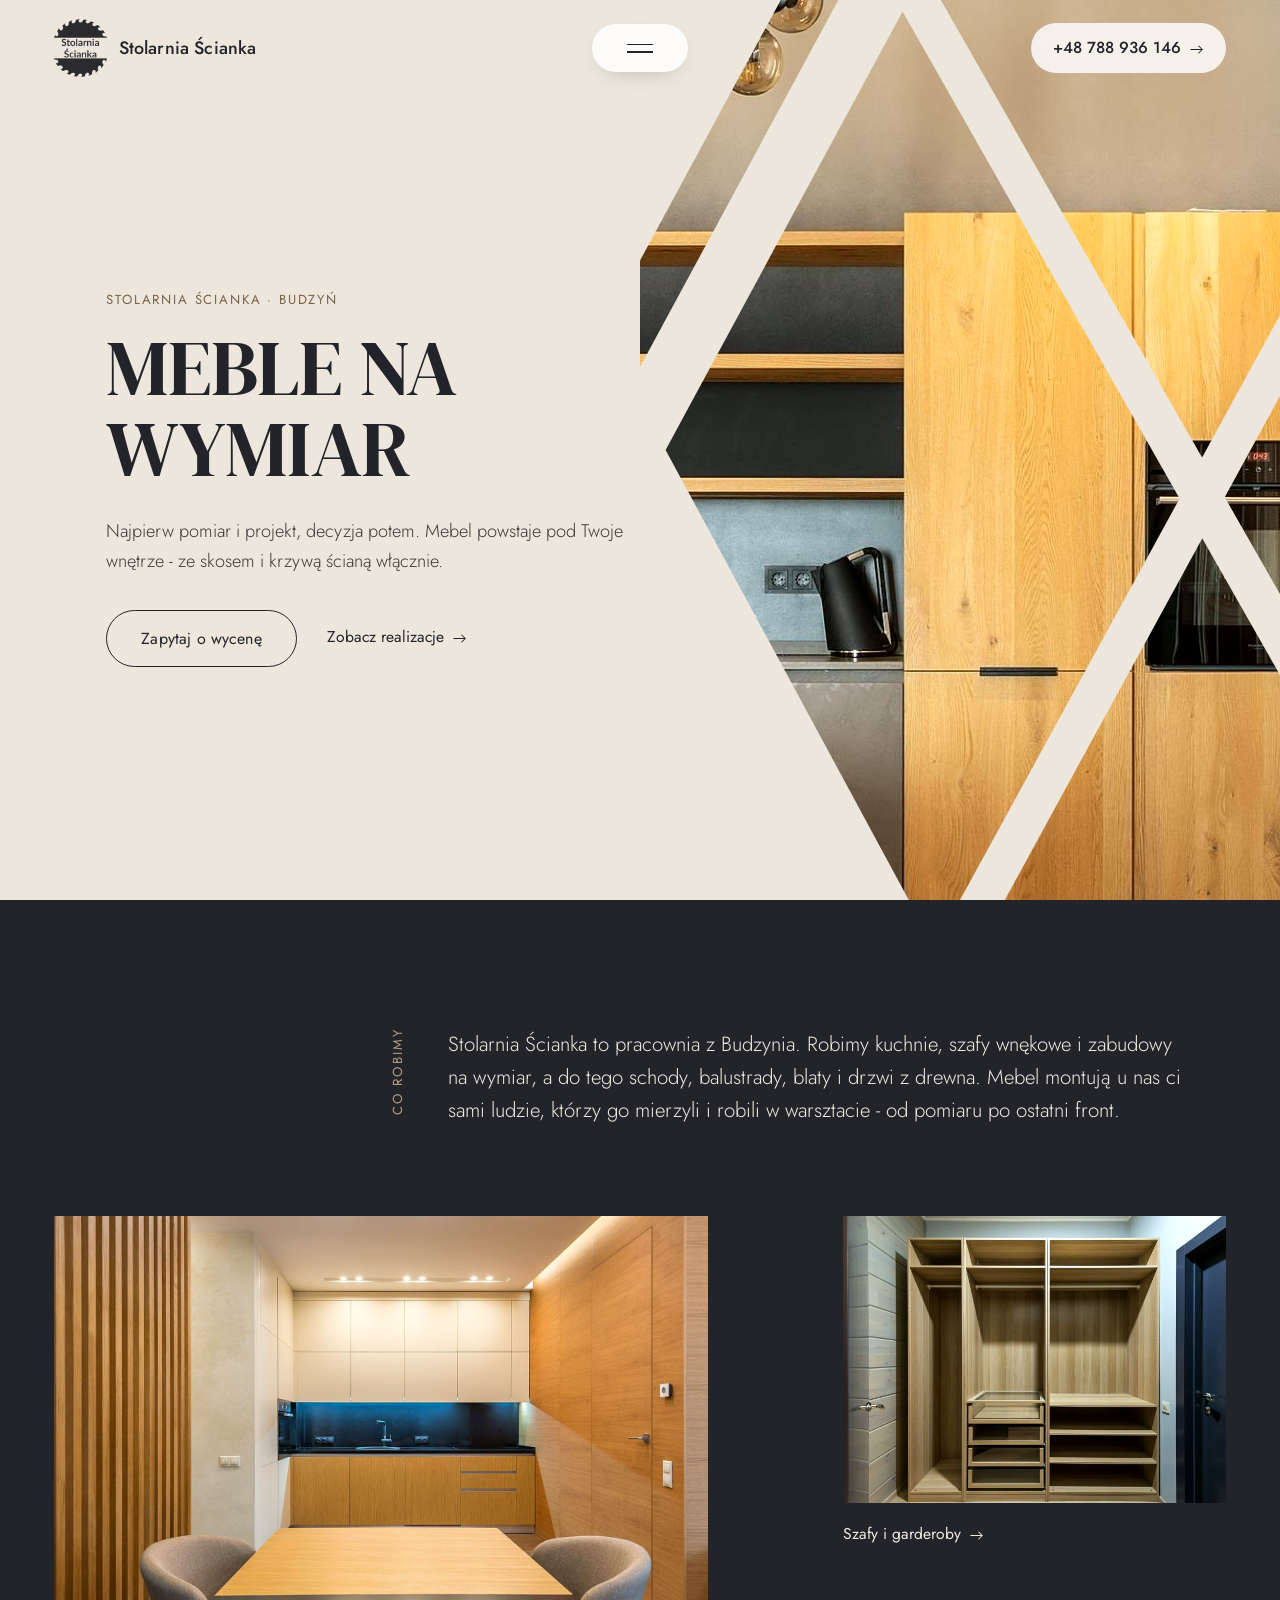
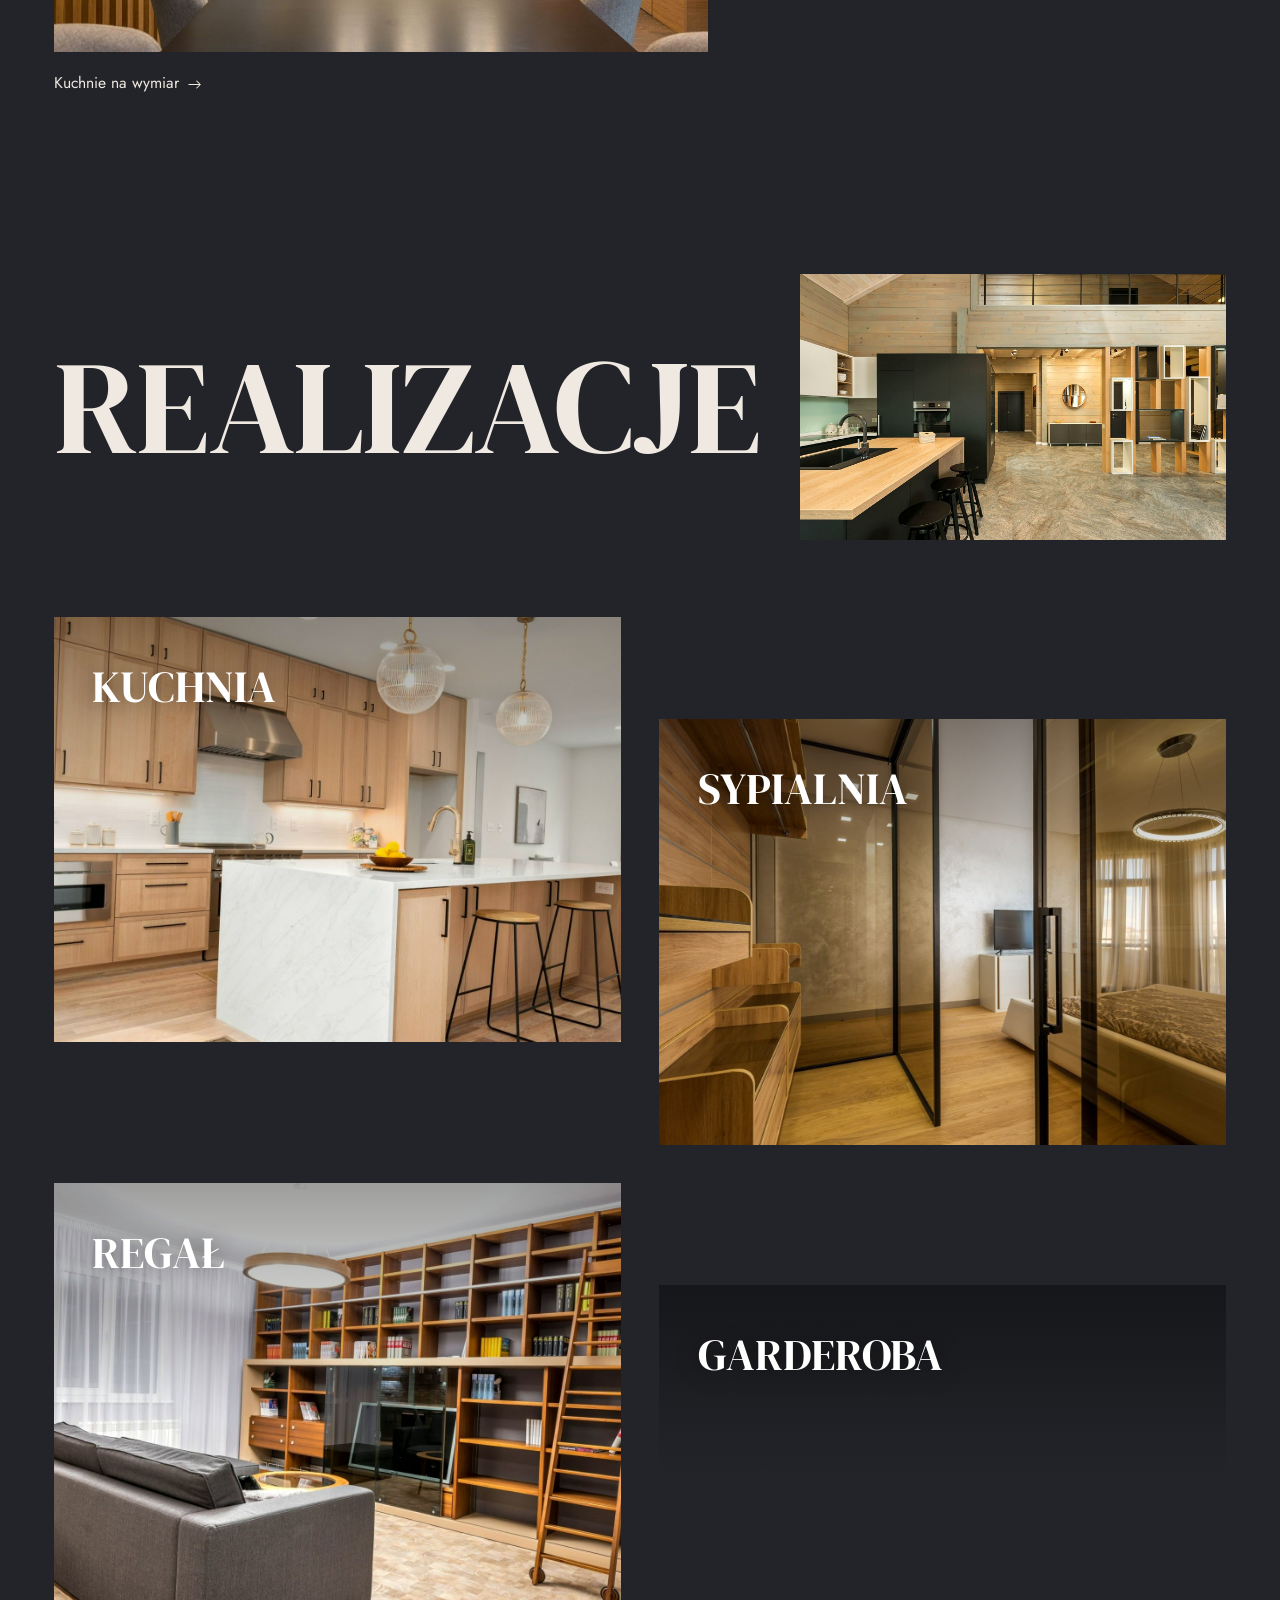
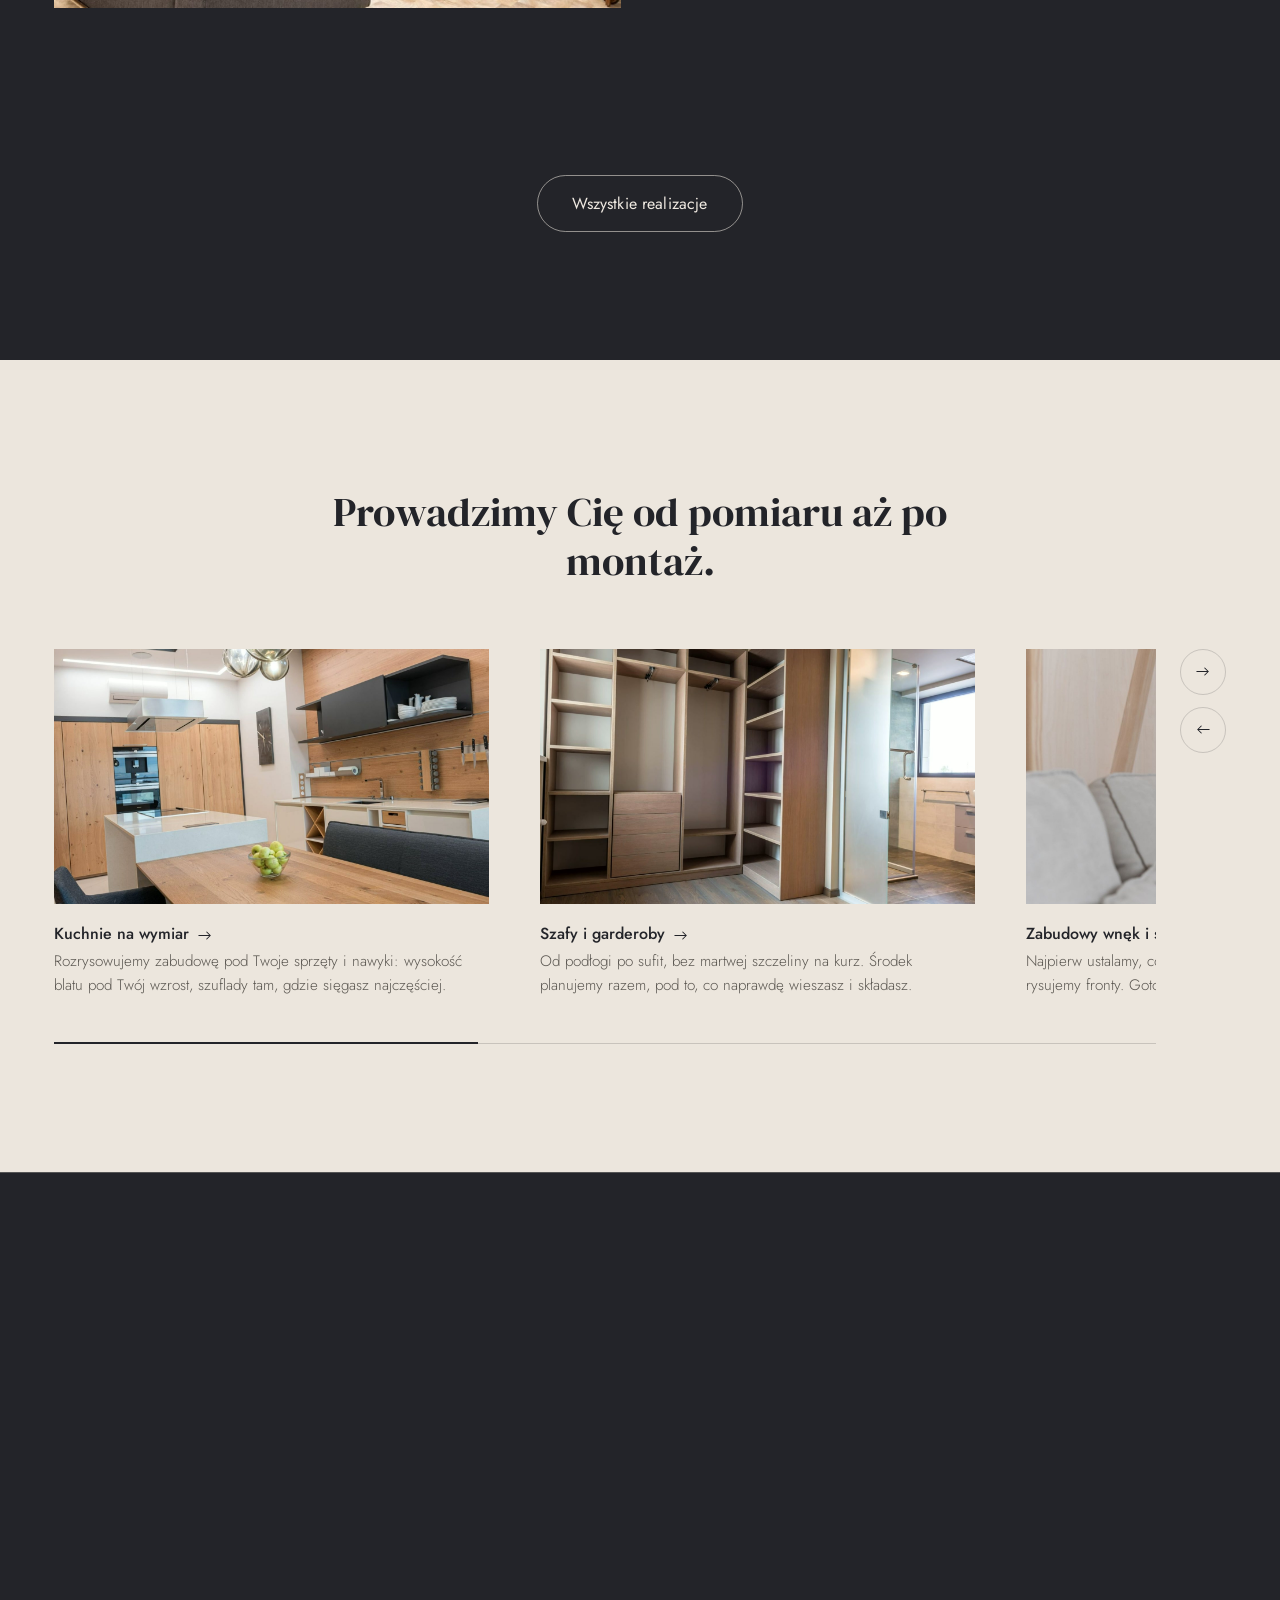
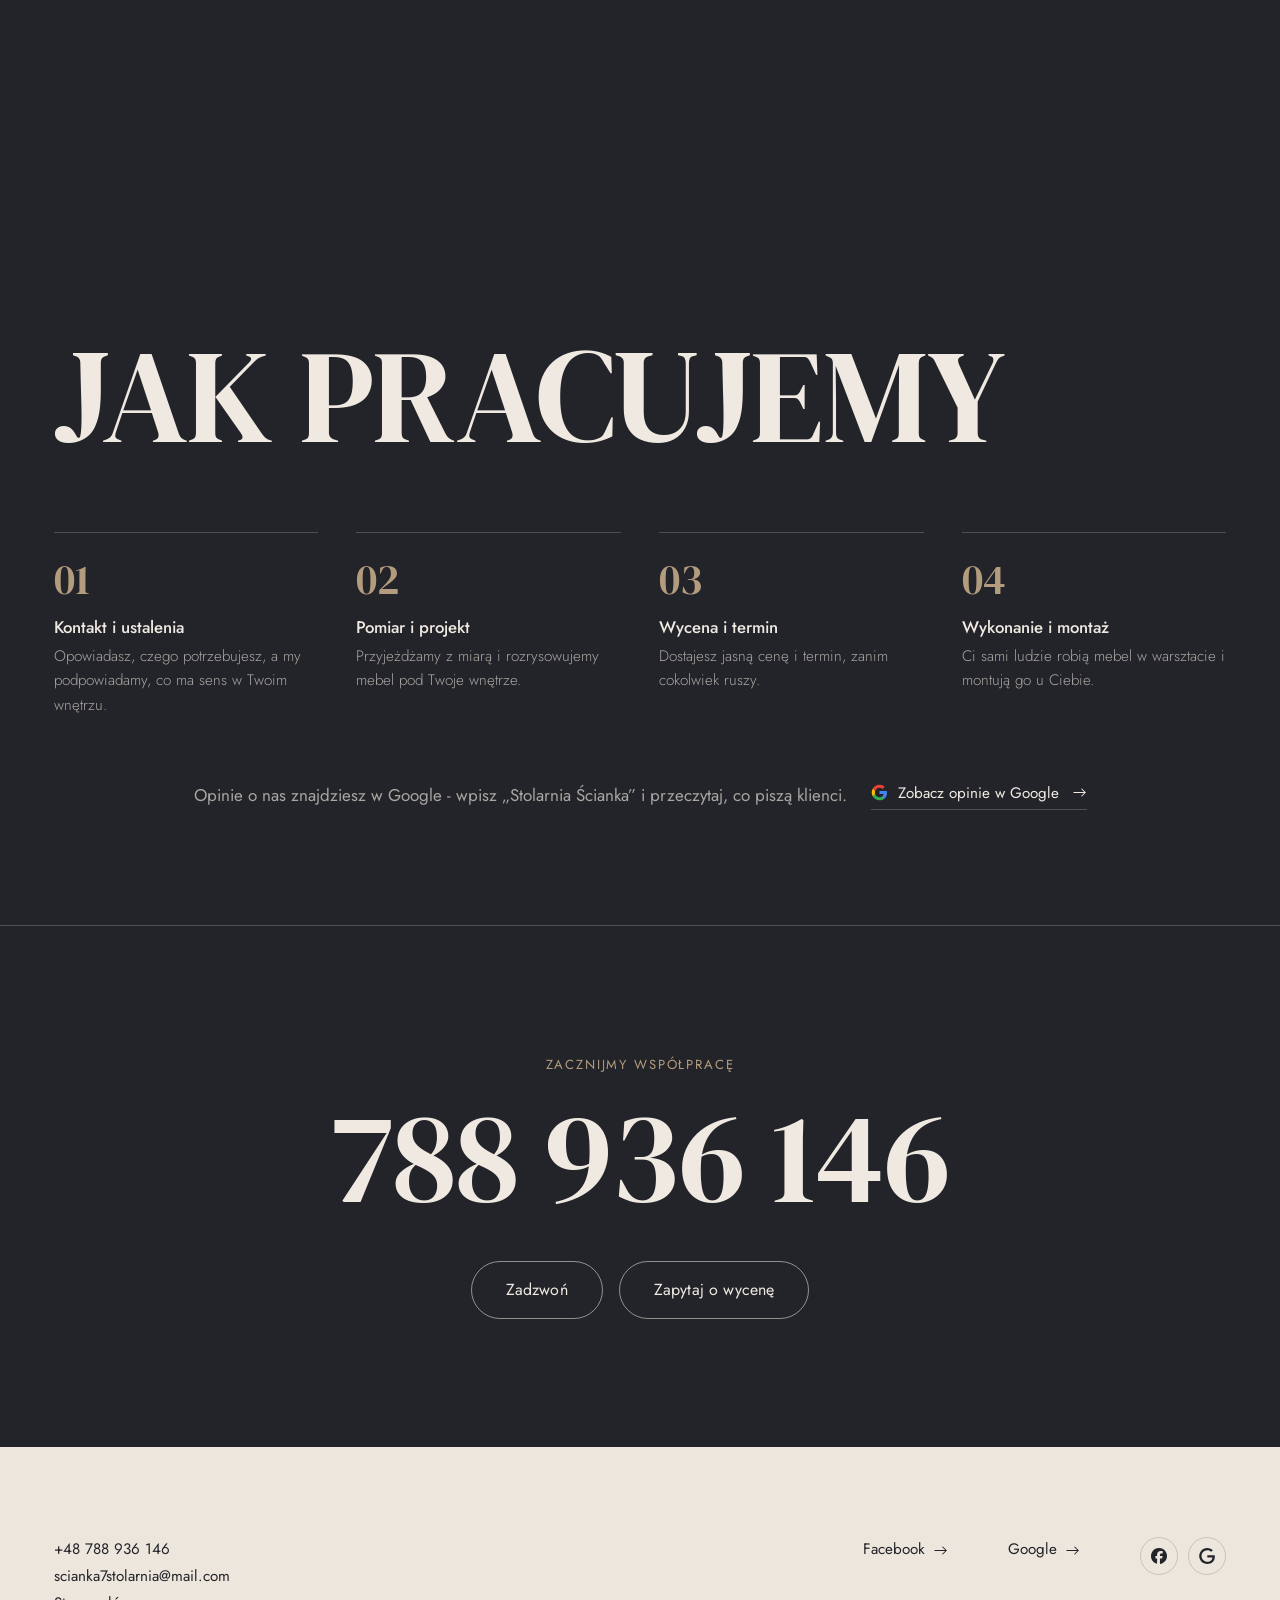
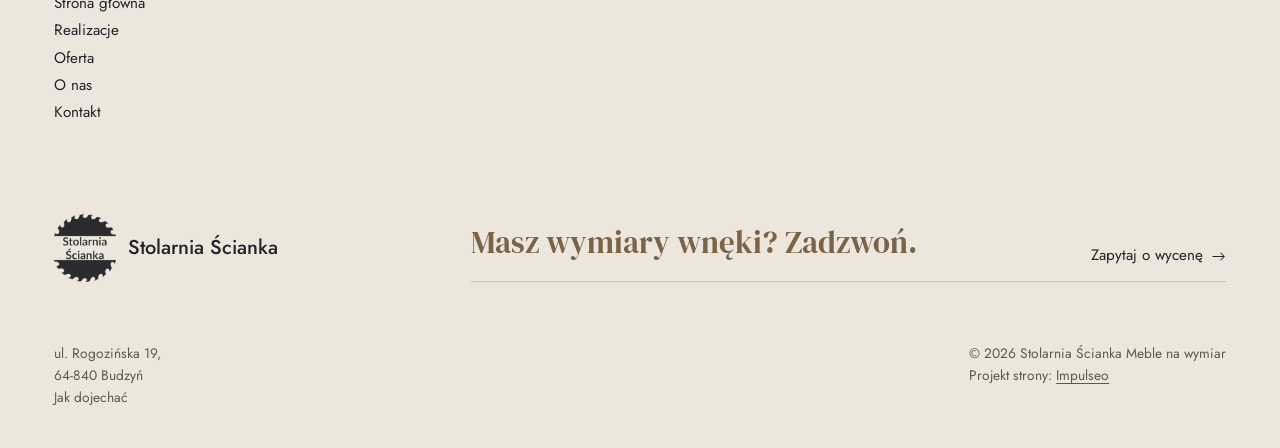
==== commit 70f79672: "[claude-edit][cmt:057335a7-9866-4acf-9bbe-fbe5d5e0aeca] przebudowa dema na układ klindworthroofing.c" ====
--- a/index.html
+++ b/index.html
@@ -20,145 +20,183 @@
 <script type="application/ld+json">{"@context": "https://schema.org", "@type": "HomeAndConstructionBusiness", "name": "Stolarnia Ścianka Meble na wymiar", "url": "https://kris20032.github.io/stolarnia-scianka-meble-na-wymiar/", "telephone": "+48788936146", "image": "https://kris20032.github.io/stolarnia-scianka-meble-na-wymiar/img/og.jpg", "areaServed": "Budzyń", "sameAs": ["https://www.facebook.com/stolarniascianka/", "https://www.google.com/maps/place/Stolarnia+%C5%9Acianka+Meble+na+wymiar/@52.8878018,16.9869668,17z"]}</script>
 <link rel="preconnect" href="https://fonts.googleapis.com">
 <link rel="preconnect" href="https://fonts.gstatic.com" crossorigin>
-<link href="https://fonts.googleapis.com/css2?family=Lora:wght@500;600;700&family=Manrope:wght@400;500;600&display=swap" rel="stylesheet">
-<link rel="stylesheet" href="assets/styles.css?v=5f61a1cb">
+<link href="https://fonts.googleapis.com/css2?family=DM+Serif+Display&family=Jost:wght@300;400;500&display=swap" rel="stylesheet">
+<link rel="stylesheet" href="assets/styles.css?v=kl1">
+<meta name="theme-color" content="#ECE6DD">
 </head>
-<body>
-
-<header class="nav">
-  <div class="wrap nav-inner">
-    <a class="brand brand-has-logo" href="index.html"><img class="brand-logo" src="img/logo.jpg" alt="Stolarnia Ścianka Meble na wymiar" width="720" height="617" decoding="async"></a>
-    <nav class="nav-links">
-      <a href="index.html" class="active" aria-current="page">Strona główna</a>
-      <a href="realizacje.html">Realizacje</a>
-      <a href="oferta.html">Oferta</a>
-      <a href="o-nas.html">O nas</a>
-      <a href="kontakt.html">Kontakt</a>
-      <a href="kontakt.html" class="btn btn-accent">Zapytaj o wycenę</a>
+<body class="kl">
+
+<header class="kl-top">
+  <a class="kl-brand" href="index.html"><img class="brand-logo" src="img/logo.png" alt="Stolarnia Ścianka Meble na wymiar" width="364" height="400" decoding="async"><span>Stolarnia Ścianka</span></a>
+  <a class="kl-toptel" href="tel:+48788936146">+48 788 936 146 <svg class="kl-arr" viewBox="0 0 16 10" width="14" height="9" aria-hidden="true"><path d="M1 5h13M10 1l4 4-4 4" fill="none" stroke="currentColor" stroke-width="1.2" stroke-linecap="round" stroke-linejoin="round"/></svg></a>
+</header>
+<button class="kl-burger" type="button" aria-label="Menu" aria-expanded="false" aria-controls="kl-menu"><i></i><i></i></button>
+<div class="kl-menu" id="kl-menu" hidden>
+  <div class="kl-menu-in">
+    <nav class="kl-menu-nav">
+      <a href="index.html" class="active" aria-current="page"><span>Strona główna</span></a>
+      <a href="realizacje.html"><span>Realizacje</span></a>
+      <a href="oferta.html"><span>Oferta</span></a>
+      <a href="o-nas.html"><span>O nas</span></a>
+      <a href="kontakt.html"><span>Kontakt</span></a>
     </nav>
-    <button class="nav-toggle" aria-label="Menu"><span></span><span></span><span></span></button>
-  </div>
-</header>
+    <div class="kl-menu-side">
+      <p class="kl-lbl">Kontakt</p>
+      <a href="tel:+48788936146">+48 788 936 146</a>
+      <a href="mailto:scianka7stolarnia@mail.com">scianka7stolarnia@mail.com</a>
+      <p>ul. Rogozińska 19, 64-840 Budzyń</p>
+      <a class="kl-pill kl-pill-light" href="kontakt.html">Zapytaj o wycenę</a>
+    </div>
+  </div>
+</div>
 
 <main>
-<section class="hero-cine">
-  <img src="img/hero.jpg" fetchpriority="high" data-rotate="img/g1.jpg|img/g2.jpg" alt="Stolarnia Ścianka Meble na wymiar - Meble na wymiar w Budzyniu. Od pomiaru po montaż. " width="1880" height="940">
-  <div class="wrap">
-    <div class="hero-copy">
-      <span class="eyebrow">Meble na wymiar</span>
-      <h1>Meble na wymiar w Budzyniu. Od pomiaru po montaż. </h1>
-      <p class="lead">Najpierw pomiar i projekt, decyzja potem. Mebel powstaje pod Twoje wnętrze - ze skosem i krzywą ścianą włącznie.</p>
-      <div class="hero-actions">
-        <a href="realizacje.html" class="btn btn-accent">Zobacz realizacje <span class="arr">→</span></a>
-        <a href="kontakt.html" class="btn btn-ghost btn-on-dark">Zapytaj o wycenę</a>
-      </div>
-    </div>
-  </div>
-</section>
-<section class="strip n-5" style="padding-block:0">
-  <div class="wrap">
-    <div class="item reveal"><div class="k">Pomiar i projekt</div><div class="v"></div></div>
-    <div class="item reveal"><div class="k">Jedna cena za całość</div><div class="v"></div></div>
-    <div class="item reveal"><div class="k">Od pomiaru po montaż</div><div class="v"></div></div>
-    <div class="item reveal"><div class="k">Kuchnie, szafy, schody</div><div class="v"></div></div>
-    <div class="item reveal"><div class="k">Budzyń i okolice</div><div class="v"></div></div>
-  </div>
-</section>
-<section>
-  <div class="wrap split">
-    <div class="split-art reveal"><img src="img/g11.jpg" alt="Stolarnia Ścianka Meble na wymiar - realizacja" loading="lazy" width="1600" height="1068" decoding="async"></div>
-    <div class="split-copy reveal">
-      <span class="eyebrow">Kim jesteśmy</span>
-      <h2>Kto to robi</h2>
-      <p class="muted">Mebel montują u nas ci sami ludzie, którzy go mierzyli i robili w warsztacie. Jak coś przy ścianie nie gra, nie szukamy winnego między firmami - wiemy, co poprawić, i robimy to od ręki.</p>
-      <p class="muted">Ci sami ludzie od pomiaru po ostatni front, więc nie ma komu zwalać winy.</p>
-      <a href="o-nas.html" class="btn btn-ghost">Poznaj nas <span class="arr">→</span></a>
-    </div>
-  </div>
-</section>
-<section class="gateways-band">
-  <div class="wrap">
-    <div class="gateways">
-      <a href="oferta.html" class="gateway reveal"><img src="img/g12.jpg" alt="Kuchnie na wymiar" loading="lazy" width="1600" height="1067" decoding="async"><span class="g-ttl">Kuchnie na wymiar</span></a>
-      <a href="oferta.html" class="gateway reveal"><img src="img/g13.jpg" alt="Szafy i garderoby" loading="lazy" width="1600" height="1068" decoding="async"><span class="g-ttl">Szafy i garderoby</span></a>
-      <a href="oferta.html" class="gateway reveal"><img src="img/g14.jpg" alt="Zabudowy wnęk i skosów" loading="lazy" width="1600" height="1066" decoding="async"><span class="g-ttl">Zabudowy wnęk i skosów</span></a>
-    </div>
-  </div>
-</section>
+<section class="kl-hero hero-cine">
+  <div class="kl-hero-copy">
+    <div class="brandmark kl-lbl"><span>Stolarnia Ścianka · Budzyń</span></div>
+    <h1>Meble na wymiar</h1>
+    <p class="kl-lead">Najpierw pomiar i projekt, decyzja potem. Mebel powstaje pod Twoje wnętrze - ze skosem i krzywą ścianą włącznie.</p>
+    <div class="kl-hero-act">
+      <a class="kl-pill" href="kontakt.html">Zapytaj o wycenę</a>
+      <a class="kl-link" href="realizacje.html">Zobacz realizacje <svg class="kl-arr" viewBox="0 0 16 10" width="14" height="9" aria-hidden="true"><path d="M1 5h13M10 1l4 4-4 4" fill="none" stroke="currentColor" stroke-width="1.2" stroke-linecap="round" stroke-linejoin="round"/></svg></a>
+    </div>
+  </div>
+  <div class="kl-hero-art"><img src="img/hero.jpg" alt="Stolarnia Ścianka Meble na wymiar - dębowa kuchnia na wymiar" fetchpriority="high" width="1880" height="940" decoding="async"></div>
+</section>
+
+<section class="kl-dark kl-what">
+  <div class="kl-wrap">
+    <div class="kl-what-top reveal">
+      <p class="kl-vert">Co robimy</p>
+      <p class="kl-what-txt">Stolarnia Ścianka to pracownia z Budzynia. Robimy kuchnie, szafy wnękowe i zabudowy na wymiar, a do tego schody, balustrady, blaty i drzwi z drewna. Mebel montują u nas ci sami ludzie, którzy go mierzyli i robili w warsztacie - od pomiaru po ostatni front.</p>
+    </div>
+    <div class="kl-what-pics">
+      <a class="kl-what-a reveal" href="oferta.html"><img src="img/g3.jpg" alt="Kuchnia na wymiar w drewnie" loading="lazy" width="1600" height="1068" decoding="async"><span class="kl-cap">Kuchnie na wymiar <svg class="kl-arr" viewBox="0 0 16 10" width="14" height="9" aria-hidden="true"><path d="M1 5h13M10 1l4 4-4 4" fill="none" stroke="currentColor" stroke-width="1.2" stroke-linecap="round" stroke-linejoin="round"/></svg></span></a>
+      <a class="kl-what-b reveal" href="oferta.html"><img src="img/g1.jpg" alt="Szafa na wymiar z szufladami" loading="lazy" width="1600" height="1068" decoding="async"><span class="kl-cap">Szafy i garderoby <svg class="kl-arr" viewBox="0 0 16 10" width="14" height="9" aria-hidden="true"><path d="M1 5h13M10 1l4 4-4 4" fill="none" stroke="currentColor" stroke-width="1.2" stroke-linecap="round" stroke-linejoin="round"/></svg></span></a>
+    </div>
+  </div>
+</section>
+
+<section class="kl-dark kl-work">
+  <div class="kl-wrap">
+    <div class="kl-work-top">
+      <h2 class="kl-giant reveal">Realizacje</h2>
+      <div class="kl-work-hero reveal"><img src="img/g9.jpg" alt="Kuchnia z wyspą i drewnianym blatem" loading="lazy" width="1600" height="1068" decoding="async"></div>
+    </div>
+    <div class="kl-work-grid">
+      <a class="kl-proj reveal" href="realizacje.html"><img src="img/g2.jpg" alt="Dębowa kuchnia z wyspą" loading="lazy" width="1534" height="988" decoding="async"><span>Kuchnia</span></a>
+      <a class="kl-proj reveal" href="realizacje.html"><img src="img/g11.jpg" alt="Sypialnia z drewnianą zabudową" loading="lazy" width="1600" height="1068" decoding="async"><span>Sypialnia</span></a>
+      <a class="kl-proj reveal" href="realizacje.html"><img src="img/g7.jpg" alt="Regał biblioteczny na całą ścianę" loading="lazy" width="1524" height="974" decoding="async"><span>Regał</span></a>
+      <a class="kl-proj reveal" href="realizacje.html"><img src="img/g5.jpg" alt="Garderoba z podświetlanymi półkami" loading="lazy" width="1600" height="1066" decoding="async"><span>Garderoba</span></a>
+    </div>
+    <div class="kl-center reveal"><a class="kl-pill kl-pill-light" href="realizacje.html">Wszystkie realizacje</a></div>
+  </div>
+</section>
+
+<section class="kl-beige kl-services">
+  <div class="kl-wrap">
+    <h2 class="kl-h2c reveal">Prowadzimy Cię od pomiaru aż po montaż.</h2>
+    <div class="kl-sl-wrap">
+      <div class="kl-sl kl-svc-track" id="sl-svc">
+        <a class="kl-svc" href="oferta.html">
+          <div class="kl-svc-img"><img src="img/g10.jpg" alt="Kuchnie na wymiar" loading="lazy" width="1504" height="974" decoding="async"></div>
+          <h3>Kuchnie na wymiar <svg class="kl-arr" viewBox="0 0 16 10" width="14" height="9" aria-hidden="true"><path d="M1 5h13M10 1l4 4-4 4" fill="none" stroke="currentColor" stroke-width="1.2" stroke-linecap="round" stroke-linejoin="round"/></svg></h3>
+          <p>Rozrysowujemy zabudowę pod Twoje sprzęty i nawyki: wysokość blatu pod Twój wzrost, szuflady tam, gdzie sięgasz najczęściej.</p>
+        </a>
+        <a class="kl-svc" href="oferta.html">
+          <div class="kl-svc-img"><img src="img/g8.jpg" alt="Szafy i garderoby" loading="lazy" width="1542" height="1002" decoding="async"></div>
+          <h3>Szafy i garderoby <svg class="kl-arr" viewBox="0 0 16 10" width="14" height="9" aria-hidden="true"><path d="M1 5h13M10 1l4 4-4 4" fill="none" stroke="currentColor" stroke-width="1.2" stroke-linecap="round" stroke-linejoin="round"/></svg></h3>
+          <p>Od podłogi po sufit, bez martwej szczeliny na kurz. Środek planujemy razem, pod to, co naprawdę wieszasz i składasz.</p>
+        </a>
+        <a class="kl-svc" href="oferta.html">
+          <div class="kl-svc-img"><img src="img/g14.jpg" alt="Zabudowy wnęk i skosów" loading="lazy" width="1600" height="1066" decoding="async"></div>
+          <h3>Zabudowy wnęk i skosów <svg class="kl-arr" viewBox="0 0 16 10" width="14" height="9" aria-hidden="true"><path d="M1 5h13M10 1l4 4-4 4" fill="none" stroke="currentColor" stroke-width="1.2" stroke-linecap="round" stroke-linejoin="round"/></svg></h3>
+          <p>Najpierw ustalamy, co ma się w zabudowie zmieścić, dopiero potem rysujemy fronty. Gotowa zabudowa wygląda jak fragment ściany.</p>
+        </a>
+        <a class="kl-svc" href="oferta.html">
+          <div class="kl-svc-img"><img src="img/g13.jpg" alt="Meble pokojowe i łazienkowe" loading="lazy" width="1600" height="1068" decoding="async"></div>
+          <h3>Meble pokojowe i łazienkowe <svg class="kl-arr" viewBox="0 0 16 10" width="14" height="9" aria-hidden="true"><path d="M1 5h13M10 1l4 4-4 4" fill="none" stroke="currentColor" stroke-width="1.2" stroke-linecap="round" stroke-linejoin="round"/></svg></h3>
+          <p>Szafka RTV pod tę jedną ścianę albo biurko we wnękę. W łazience płyty i fronty odporne na parę i wodę.</p>
+        </a>
+        <a class="kl-svc" href="oferta.html">
+          <div class="kl-svc-img"><img src="img/g12.jpg" alt="Schody i blaty z litego drewna" loading="lazy" width="1600" height="1067" decoding="async"></div>
+          <h3>Schody i blaty z litego drewna <svg class="kl-arr" viewBox="0 0 16 10" width="14" height="9" aria-hidden="true"><path d="M1 5h13M10 1l4 4-4 4" fill="none" stroke="currentColor" stroke-width="1.2" stroke-linecap="round" stroke-linejoin="round"/></svg></h3>
+          <p>Nakładki na betonowe schody albo blat na wyspę - lite drewno tam, gdzie codziennie się je widzi i dotyka.</p>
+        </a>
+        <a class="kl-svc" href="oferta.html">
+          <div class="kl-svc-img"><img src="img/g4.jpg" alt="Pomiar i projekt" loading="lazy" width="1600" height="1066" decoding="async"></div>
+          <h3>Pomiar i projekt <svg class="kl-arr" viewBox="0 0 16 10" width="14" height="9" aria-hidden="true"><path d="M1 5h13M10 1l4 4-4 4" fill="none" stroke="currentColor" stroke-width="1.2" stroke-linecap="round" stroke-linejoin="round"/></svg></h3>
+          <p>Widzisz swój pokój z frontami na Twoich wymiarach. Poprawki nanosimy, aż powiesz „to jest to” - na tym etapie nic nie kosztują.</p>
+        </a>
+      </div>
+      <div class="kl-sl-nav">
+        <button type="button" class="kl-sl-btn" data-sl="sl-svc" data-dir="1" aria-label="Dalej"><svg class="kl-arr" viewBox="0 0 16 10" width="14" height="9" aria-hidden="true"><path d="M1 5h13M10 1l4 4-4 4" fill="none" stroke="currentColor" stroke-width="1.2" stroke-linecap="round" stroke-linejoin="round"/></svg></button>
+        <button type="button" class="kl-sl-btn kl-sl-prev" data-sl="sl-svc" data-dir="-1" aria-label="Wstecz"><svg class="kl-arr" viewBox="0 0 16 10" width="14" height="9" aria-hidden="true"><path d="M1 5h13M10 1l4 4-4 4" fill="none" stroke="currentColor" stroke-width="1.2" stroke-linecap="round" stroke-linejoin="round"/></svg></button>
+      </div>
+    </div>
+    <div class="kl-sl-bar"><i data-for="sl-svc"></i></div>
+  </div>
+</section>
+
 <section class="stopklatka" aria-hidden="true">
-  <div class="stk-bg" style="background-image:url(img/g3.jpg)"></div>
-</section>
-<section class="opinie op-fallback">
-  <div class="wrap">
-    <div class="head center reveal">
-      <span class="eyebrow">Opinie</span>
-      <h2>Co mówią klienci</h2>
-      <p>Wpisz Stolarnia Ścianka Meble na wymiar w Google i przeczytaj opinie. Pisze je klient u siebie w kuchni - my nie mamy tam gumki.</p>
-    </div>
-  </div>
-</section>
-<section>
-  <div class="wrap">
-    <div class="head reveal">
-      <span class="eyebrow">Realizacje</span>
-      <h2>Kuchnie, szafy, zabudowy</h2>
-      <p>Kuchnie, szafy, garderoby i zabudowy - takie meble robimy na wymiar, pod konkretne wnętrze i jego wymiary.</p>
-    </div>
-    <div class="gallery">
-      <div class="tile t-two3 reveal"><img src="img/g4.jpg" alt="Stolarnia Ścianka Meble na wymiar" loading="lazy" width="1600" height="1066" decoding="async"></div>
-      <div class="tile t-third reveal"><img src="img/g5.jpg" alt="Stolarnia Ścianka Meble na wymiar" loading="lazy" width="1600" height="1066" decoding="async"></div>
-      <div class="tile t-third reveal"><img src="img/g6.jpg" alt="Stolarnia Ścianka Meble na wymiar" loading="lazy" width="1600" height="1066" decoding="async"></div>
-      <div class="tile t-third reveal"><img src="img/g7.jpg" alt="Stolarnia Ścianka Meble na wymiar" loading="lazy" width="1524" height="974" decoding="async"></div>
-      <div class="tile t-third reveal"><img src="img/g8.jpg" alt="Stolarnia Ścianka Meble na wymiar" loading="lazy" width="1542" height="1002" decoding="async"></div>
-    </div>
-    <div style="margin-top:var(--space-7)" class="reveal"><a href="realizacje.html" class="btn btn-accent">Pełna galeria <span class="arr">→</span></a></div>
-  </div>
-</section>
-<section class="cta">
-  <div class="wrap">
-    <div class="reveal">
-      <span class="eyebrow">Współpraca</span>
-      <h2>Zacznijmy od krótkiej rozmowy.</h2>
-      <p>Masz pytanie? Dzwoń. Mówimy wprost, co da się zrobić i za ile.</p>
-    </div>
-    <div class="cta-actions reveal">
-      <a href="kontakt.html" class="btn btn-light">Zapytaj o wycenę <span class="arr">→</span></a>
-      <a href="tel:+48788936146" class="btn btn-ghost btn-ghost-cta">+48 788 936 146</a>
+  <div class="stk-bg" style="background-image:url(img/g6.jpg)"></div>
+</section>
+
+<section class="kl-dark kl-steps-sec">
+  <div class="kl-wrap">
+    <h2 class="kl-giant reveal">Jak pracujemy</h2>
+    <div class="kl-steps">
+      <div class="kl-step reveal"><b>01</b><h3>Kontakt i ustalenia</h3><p>Opowiadasz, czego potrzebujesz, a my podpowiadamy, co ma sens w Twoim wnętrzu.</p></div>
+      <div class="kl-step reveal"><b>02</b><h3>Pomiar i projekt</h3><p>Przyjeżdżamy z miarą i rozrysowujemy mebel pod Twoje wnętrze.</p></div>
+      <div class="kl-step reveal"><b>03</b><h3>Wycena i termin</h3><p>Dostajesz jasną cenę i termin, zanim cokolwiek ruszy.</p></div>
+      <div class="kl-step reveal"><b>04</b><h3>Wykonanie i montaż</h3><p>Ci sami ludzie robią mebel w warsztacie i montują go u Ciebie.</p></div>
+    </div>
+    <p class="op-meta reveal">Opinie o nas znajdziesz w Google - wpisz „Stolarnia Ścianka” i przeczytaj, co piszą klienci. <a class="op-google" href="https://www.google.com/maps/place/Stolarnia+%C5%9Acianka+Meble+na+wymiar/@52.8878018,16.9869668,17z" target="_blank" rel="noopener"><svg class="op-g-ico" viewBox="0 0 24 24" width="17" height="17" aria-hidden="true"><path fill="#4285F4" d="M22.56 12.25c0-.78-.07-1.53-.2-2.25H12v4.26h5.92c-.26 1.37-1.04 2.53-2.21 3.31v2.77h3.57c2.08-1.92 3.28-4.74 3.28-8.09z"/><path fill="#34A853" d="M12 23c2.97 0 5.46-.98 7.28-2.66l-3.57-2.77c-.98.66-2.23 1.06-3.71 1.06-2.86 0-5.29-1.93-6.16-4.53H2.18v2.84C3.99 20.53 7.7 23 12 23z"/><path fill="#FBBC05" d="M5.84 14.09c-.22-.66-.35-1.36-.35-2.09s.13-1.43.35-2.09V7.07H2.18C1.43 8.55 1 10.22 1 12s.43 3.45 1.18 4.93l2.85-2.22.81-.62z"/><path fill="#EA4335" d="M12 5.38c1.62 0 3.06.56 4.21 1.64l3.15-3.15C17.45 2.09 14.97 1 12 1 7.7 1 3.99 3.47 2.18 7.07l3.66 2.84c.87-2.6 3.3-4.53 6.16-4.53z"/></svg><span>Zobacz opinie w Google</span><svg class="kl-arr" viewBox="0 0 16 10" width="14" height="9" aria-hidden="true"><path d="M1 5h13M10 1l4 4-4 4" fill="none" stroke="currentColor" stroke-width="1.2" stroke-linecap="round" stroke-linejoin="round"/></svg></a></p>
+  </div>
+</section>
+<section class="kl-dark kl-cta">
+  <div class="kl-wrap">
+    <p class="kl-lbl reveal">Zacznijmy współpracę</p>
+    <a class="kl-bigtel reveal" href="tel:+48788936146">788 936 146</a>
+    <div class="kl-cta-act reveal">
+      <a class="kl-pill kl-pill-light" href="tel:+48788936146">Zadzwoń</a>
+      <a class="kl-pill kl-pill-light" href="kontakt.html">Zapytaj o wycenę</a>
     </div>
   </div>
 </section>
 </main>
 
-<footer>
-  <div class="wrap">
-    <div class="foot-grid">
-      <div class="foot-brand">
-        <div class="name">Stolarnia Ścianka Meble na wymiar</div>
-        <p>Najpierw pomiar i projekt, decyzja potem. Mebel powstaje pod Twoje wnętrze - ze skosem i krzywą ścianą włącznie.</p>
-      </div>
-      <div class="foot-col">
-        <h4>Nawigacja</h4>
+<footer class="kl-foot">
+  <div class="kl-wrap">
+    <div class="kl-foot-top">
+      <div class="kl-foot-links">
+        <a href="tel:+48788936146">+48 788 936 146</a>
+        <a href="mailto:scianka7stolarnia@mail.com">scianka7stolarnia@mail.com</a>
         <a href="index.html">Strona główna</a>
         <a href="realizacje.html">Realizacje</a>
         <a href="oferta.html">Oferta</a>
-        <a href="o-nas.html">O nas</a>
+        <a href="o-nas.html">O nas</a>
         <a href="kontakt.html">Kontakt</a>
       </div>
-      <div class="foot-col">
-        <h4>Kontakt</h4>
-        <a href="tel:+48788936146">+48 788 936 146</a>
-        <a href="mailto:scianka7stolarnia@mail.com">scianka7stolarnia@mail.com</a>
-        <p>ul. Rogozińska 19, 64-840 Budzyń</p>
-        <a href="https://www.google.com/maps/place/Stolarnia+%C5%9Acianka+Meble+na+wymiar/@52.8878018,16.9869668,17z" target="_blank" rel="noopener">Jak dojechać →</a>
-      <div class="foot-soc">
+      <div class="kl-foot-soc">
+        <div><a href="https://www.facebook.com/stolarniascianka/" target="_blank" rel="noopener">Facebook <svg class="kl-arr" viewBox="0 0 16 10" width="14" height="9" aria-hidden="true"><path d="M1 5h13M10 1l4 4-4 4" fill="none" stroke="currentColor" stroke-width="1.2" stroke-linecap="round" stroke-linejoin="round"/></svg></a></div>
+        <div><a href="https://www.google.com/maps/place/Stolarnia+%C5%9Acianka+Meble+na+wymiar/@52.8878018,16.9869668,17z" target="_blank" rel="noopener">Google <svg class="kl-arr" viewBox="0 0 16 10" width="14" height="9" aria-hidden="true"><path d="M1 5h13M10 1l4 4-4 4" fill="none" stroke="currentColor" stroke-width="1.2" stroke-linecap="round" stroke-linejoin="round"/></svg></a></div>
+        <div class="foot-soc">
         <a class="soc" href="https://www.facebook.com/stolarniascianka/" target="_blank" rel="noopener" aria-label="Facebook - Stolarnia Ścianka Meble na wymiar"><svg viewBox="0 0 24 24" aria-hidden="true" focusable="false"><path d="M9.101 23.691v-7.98H6.627v-3.667h2.474v-1.58c0-4.085 1.848-5.978 5.858-5.978.401 0 .955.042 1.468.103a8.68 8.68 0 0 1 1.141.195v3.325a8.623 8.623 0 0 0-.653-.036 26.805 26.805 0 0 0-.733-.009c-.707 0-1.259.096-1.675.309a1.686 1.686 0 0 0-.679.622c-.258.42-.374.995-.374 1.752v1.297h3.919l-.386 2.103-.287 1.564h-3.246v8.245C19.396 23.238 24 18.179 24 12.044c0-6.627-5.373-12-12-12s-12 5.373-12 12c0 5.628 3.874 10.35 9.101 11.647Z" fill="currentColor"/></svg></a>
         <a class="soc" href="https://www.google.com/maps/place/Stolarnia+%C5%9Acianka+Meble+na+wymiar/@52.8878018,16.9869668,17z" target="_blank" rel="noopener" aria-label="Google - Stolarnia Ścianka Meble na wymiar"><svg viewBox="0 0 24 24" aria-hidden="true" focusable="false"><path d="M12.48 10.92v3.28h7.84c-.24 1.84-.853 3.187-1.787 4.133-1.147 1.147-2.933 2.4-6.053 2.4-4.827 0-8.6-3.893-8.6-8.72s3.773-8.72 8.6-8.72c2.6 0 4.507 1.027 5.907 2.347l2.307-2.307C18.747 1.44 16.133 0 12.48 0 5.867 0 .307 5.387.307 12s5.56 12 12.173 12c3.573 0 6.267-1.173 8.373-3.36 2.16-2.16 2.84-5.213 2.84-7.667 0-.76-.053-1.467-.173-2.053H12.48z" fill="currentColor"/></svg></a>
       </div>
       </div>
     </div>
-    <div class="foot-bot">
-      <span>© 2026 Stolarnia Ścianka Meble na wymiar</span>
-      <span>Projekt strony: <a class="foot-credit" href="https://impulseo.pl" target="_blank" rel="noopener">Impulseo</a></span>
+    <div class="kl-foot-mid">
+      <a class="kl-foot-brand" href="index.html"><img src="img/logo.png" alt="Stolarnia Ścianka Meble na wymiar" width="364" height="400" loading="lazy" decoding="async"><span>Stolarnia Ścianka</span></a>
+      <div class="kl-foot-cta">
+        <p class="kl-foot-big">Masz wymiary wnęki? Zadzwoń.</p>
+        <a href="kontakt.html">Zapytaj o wycenę <svg class="kl-arr" viewBox="0 0 16 10" width="14" height="9" aria-hidden="true"><path d="M1 5h13M10 1l4 4-4 4" fill="none" stroke="currentColor" stroke-width="1.2" stroke-linecap="round" stroke-linejoin="round"/></svg></a>
+      </div>
+    </div>
+    <div class="kl-foot-bot">
+      <p>ul. Rogozińska 19,<br>64-840 Budzyń<br><a href="https://www.google.com/maps/place/Stolarnia+%C5%9Acianka+Meble+na+wymiar/@52.8878018,16.9869668,17z" target="_blank" rel="noopener">Jak dojechać</a></p>
+      <p>© 2026 Stolarnia Ścianka Meble na wymiar<br>Projekt strony: <a class="foot-credit" href="https://impulseo.pl" target="_blank" rel="noopener">Impulseo</a></p>
     </div>
   </div>
 </footer>
@@ -166,5 +204,6 @@
 <div class="demo-wazne" data-do="2026-11-03" data-cykl="3" hidden><svg class="dw-ico" width="13" height="13" viewBox="0 0 24 24" fill="none" aria-hidden="true"><circle cx="12" cy="12" r="8.6" stroke="currentColor" stroke-width="1.8"/><path d="M12 7.2V12l3.3 2" stroke="currentColor" stroke-width="1.8" stroke-linecap="round"/></svg><span class="dw-txt"></span></div>
 
 <script src="assets/main.js"></script>
+<script src="assets/kl.js"></script>
 </body>
 </html>
--- a/assets/styles.css
+++ b/assets/styles.css
@@ -1,1667 +1,314 @@
-/* ============================================================
-   STOLBASZ — premium, architektoniczny B2B fit-out
-   Jasna paleta, zero brązu. System wg premium-web-craft.
-   Projekt strony: Impulseo (impulseo.pl)
-   ============================================================ */
-
+/* Stolarnia Ścianka - skórka „beż i grafit" (wzorzec: klindworthroofing.com, 06.10.2026)
+   Beżowe tło, grafitowe sekcje, szeryf wersalikami w nagłówkach, przyciski-pigułki z obrysem,
+   zdjęcie w hero przycięte maską z ukośnych pasów. */
 :root{
-  /* PALETA — jasna, architektoniczna, chłodna */
-  --paper:#F3F1EC;          /* główne tło */
-  --paper-2:#E6E3DB;        /* sekcje alternatywne (chłodny jasny szary) */
-  --paper-3:#E6E3DB;        /* delikatne wypełnienia */
-  --ink:#23211E;            /* tekst główny — chłodny grafit */
-  --ink-soft:#43403A;       /* nagłówki drugorzędne */
-  --muted:#87837A;          /* tekst poboczny */
-  --line:rgba(35,33,30,.12);/* hairline */
-  --accent:#8A6B3C;         /* stonowany petrol-slate — jedyny akcent */
-  --accent-d:#6E5430;
-  --accent-soft:rgba(138,107,60,.10);
-  --dark:#23211E;           /* sekcje ciemne (stopka/CTA) */
-
-  /* HOVER ZDJĘĆ — JEDEN standard dla całego silnika (decyzja K. 04.08.2026, artefakt z wariantami).
-     AKTUALNE (K.+Szymon 09.08.2026, wybór z artefaktu 6 wariantów): zoom 1.05 przy 1.4s -
-     przy tak długim czasie mocniejszy kadr NIE skacze, tylko „oddycha". Poprzedni standard
-     (1.02 / .55s z 04.08) odbierany jako dynamiczny i szybki.
-     Spoczynek lekko przygaszony, ale TYLKO tam, gdzie jest mysz (@media hover:hover) —
-     na telefonie zdjęcia zostają w pełnej jasności. */
-  --img-zoom:1.05;                   /* K.+Szymon 09.08: wariant F z artefaktu porównawczego */
-  --img-rest:brightness(.95) saturate(.99);
-  --img-hot:brightness(1.06) saturate(1.05);
-  --img-dur:1.4s;                    /* K.+Szymon 09.08 (wariant F): powoli = elegancko */
-  --img-ease:cubic-bezier(.16,.84,.44,1);  /* miękki ogon, efekt „oddychania" */
-
-  /* ODSTĘPY — skala 4/8 */
-  --space-1:4px; --space-2:8px; --space-3:12px; --space-4:16px; --space-5:24px;
-  --space-6:32px; --space-7:48px; --space-8:64px; --space-9:96px; --space-10:128px;
-
-  /* TYPOGRAFIA — fluid clamp() (skala podbita 16.07.2026: większe, czytelniejsze litery — uwaga Adama) */
-  --text-sm:clamp(.9rem,.87rem + .12vw,1rem);
-  --text-base:clamp(1.08rem,1.04rem + .18vw,1.2rem);
-  --text-lg:clamp(1.24rem,1.15rem + .34vw,1.44rem);
-  --text-h3:clamp(1.34rem,1.22rem + .55vw,1.66rem);
-  --text-h2:clamp(2.1rem,1.66rem + 2.1vw,3.1rem);
-  --text-h1:clamp(2.9rem,2.1rem + 4vw,5.1rem);
-
-  /* PROMIENIE — architektoniczne, raczej ostre */
-  --r-sm:3px; --r-md:6px; --r-lg:10px;
-
-  /* RUCH */
-  --ease:cubic-bezier(.25,.46,.45,.94); --dur:.24s;
-
-  /* CIENIE — miękkie, warstwowe */
-  --sh-sm:0 1px 2px rgba(16,24,32,.04), 0 2px 8px rgba(16,24,32,.05);
-  --sh-md:0 2px 6px rgba(16,24,32,.05), 0 12px 28px -8px rgba(16,24,32,.12);
-  --sh-lg:0 6px 14px rgba(16,24,32,.07), 0 26px 56px -18px rgba(16,24,32,.22);
-
-  --hairline:1px solid var(--line);
-
-  --font-display:'Lora',serif;
-  --font-body:'Manrope',sans-serif;
+  --beige:#ECE6DD;--beige-2:#E2DACE;--ink:#232429;--ink-2:#2D2E34;
+  --cream:#EFE9E1;--cream-m:rgba(239,233,225,.66);
+  --tan:#B39C7E;--tan-d:#7A6347;--muted:#5C5852;--line:rgba(35,36,41,.18);--line-d:rgba(239,233,225,.22);
+  --accent:#7A6347;--accent-d:#5f4c35;--paper:#ECE6DD;
+  --serif:"DM Serif Display",Georgia,serif;--sans:"Jost",system-ui,-apple-system,sans-serif;
+  --ease:cubic-bezier(.16,.84,.44,1);--wrap:1320px;--pad:clamp(20px,4.2vw,60px);--nav-h:96px
 }
-
-*{box-sizing:border-box;margin:0;padding:0}
-html{scroll-behavior:smooth}
-body{
-  font-family:var(--font-body);
-  font-size:var(--text-base);
-  line-height:1.65;
-  color:var(--ink);
-  background:var(--paper);
-  -webkit-font-smoothing:antialiased;
-  text-rendering:optimizeLegibility;
-}
-img{max-width:100%;height:auto;display:block}  /* height:auto = width/height z atrybutów trzyma proporcje (TOP#12) */
+*,*::before,*::after{box-sizing:border-box}
+html{-webkit-text-size-adjust:100%;scroll-behavior:smooth}
+body{margin:0;background:var(--beige);color:var(--ink);font-family:var(--sans);font-weight:400;font-size:17px;line-height:1.6;-webkit-font-smoothing:antialiased}
+img{display:block;max-width:100%;height:auto}
 a{color:inherit;text-decoration:none}
-
-.wrap{width:min(92%,1180px);margin-inline:auto}
-section{padding-block:clamp(52px,6.5vw,96px)}
-
-h1,h2,h3{font-family:var(--font-display);font-weight:700;line-height:1.08;letter-spacing:-.02em;color:var(--ink)}
-h1{font-size:var(--text-h1);letter-spacing:-.035em}
-h2{font-size:var(--text-h2);letter-spacing:-.025em}
-h3{font-size:var(--text-h3)}
-/* MIARA — długość wiersza. WCAG 2.2 SC 1.4.8: max 80 znaków; Butterick: 45–90.
-   68ch daje realnie 72–78 znaków polskiego tekstu, czyli z zapasem pod granicą.
-   Wcześniej limit miał TYLKO <p> — <li>, <blockquote> i <dd> nie miały żadnego,
-   i to jedyny powód, dla którego 23 bloki na dwóch oddanych stronach jadą po
-   83–106 znaków w wierszu (pomiar 07.08.2026, bramka `miara`).
-   ⚠️ Listy i definicje ograniczamy TYLKO bez klasy: `ul`/`ol` z klasą to u nas
-   układ (siatki kafli, menu), a nie tekst ciągły — tam miarę wyznacza układ. */
-/* 60ch, nie 68ch (K. 10.08): po zmianie fontów na węższe kroje (DM Sans i spółka)
-   w 68ch mieściło się ~90 znaków - bramka pikselowa słusznie zgłaszała przekroczenie
-   granicy 80. Pomiar na żywej przeglądarce: 60ch = 90 znaków, 53ch = ~78 znaków, czyli normę WCAG 1.4.8. */
-:root{ --miara:53ch }
-p{max-width:min(100%,var(--miara))}
-blockquote,
-ul:not([class])>li, ol:not([class])>li,
-dl:not([class])>dd{max-width:min(100%,var(--miara))}
-
-/* ⚠️ Świadomie BEZ wyjątku `.tile p,.card p,.svc p{max-width:none}`, choć nasuwa się sam:
-   te akapity BYŁY już ograniczone (stare `p{max-width:65ch}`), więc „wyjątek" nie odblokowałby
-   niczego nowego — tylko ROZLUŹNIŁ stan sprzed zmiany na wszystkich demach naraz.
-   `figcaption` żadna z reguł wyżej nie dotyczy, więc też nie potrzebuje zwolnienia. */
-
-/* ŁAMANIE. `balance` wyrównuje długości wierszy w nagłówku, `pretty` pilnuje ostatniego
-   wiersza akapitu, żeby nie został w nim jeden wyraz. Obsługiwane od Chrome 117 /
-   Safari 17.5; starsze przeglądarki po prostu ignorują tę własność.
-   `text-wrap:pretty` nie występowało dotąd ANI RAZ w silniku ani w repo klientów. */
-h1,h2,h3,.lead,.lede{text-wrap:balance}
-p,li,blockquote,dd{text-wrap:pretty}
-
-.eyebrow{
-  font-family:var(--font-body);
-  font-size:var(--text-sm);
-  font-weight:600;
-  letter-spacing:.18em;
-  text-transform:uppercase;
-  color:var(--accent);
-  display:inline-flex;align-items:center;gap:var(--space-3);
-}
-/* flex:none + margin-top = kreska trzyma się PIERWSZEJ linii. Wcześniej align-items:center
-   centrowało ją względem całego bloku i przy zawinięciu (długi kicker typu
-   „…WNĘTRZ · LESZNO · OD 2019") druga linia lądowała z brzydkim wcięciem. */
-.eyebrow{align-items:flex-start}
-.eyebrow>*,.eyebrow{text-wrap:balance}   /* dlugi kicker lamal sie na sierote typu samo „2019" w drugiej linii */
-.eyebrow::before{content:"";width:28px;height:1px;background:var(--accent);display:inline-block;flex:none;margin-top:.62em}
-
-.muted{color:var(--muted)}
-.lead{font-size:var(--text-lg);line-height:1.55;color:var(--ink-soft);max-width:50ch}
-
-/* ---------- BUTTONS ---------- */
-.btn{
-  display:inline-flex;align-items:center;gap:var(--space-2);
-  font-weight:600;font-size:var(--text-sm);letter-spacing:.02em;
-  padding:var(--space-4) var(--space-6);
-  border-radius:var(--r-sm);
-  transition:transform var(--dur) var(--ease),box-shadow var(--dur) var(--ease),background var(--dur) var(--ease);
-  cursor:pointer;border:1px solid transparent;
-}
-.btn-accent{background:var(--accent);color:#fff;box-shadow:var(--sh-sm)}
-.btn-accent:hover{background:var(--accent-d);transform:translateY(-2px);box-shadow:var(--sh-md)}
-.btn-accent:active{transform:translateY(0);box-shadow:var(--sh-sm)}
-.btn-ghost{background:transparent;color:var(--ink);border-color:var(--line)}
-.btn-ghost:hover{border-color:var(--accent);color:var(--accent);transform:translateY(-2px)}
-.btn-light{background:#fff;color:var(--ink);box-shadow:var(--sh-sm)}
-.btn-light:hover{transform:translateY(-2px);box-shadow:var(--sh-md)}
-.btn .arr{transition:transform var(--dur) var(--ease)}
-.btn:hover .arr{transform:translateX(4px)}
-
-/* ---------- NAV ---------- */
-.nav{
-  position:sticky;top:0;z-index:50;
-  background:color-mix(in srgb,var(--paper) 88%,transparent);
-  backdrop-filter:saturate(140%) blur(10px);
-  border-bottom:var(--hairline);
-}
-.nav-inner{display:flex;align-items:center;justify-content:space-between;gap:var(--space-5);height:72px}
-/* ANTY-NACHODZENIE (K. 05.08.2026): długa nazwa firmy + przycisk z pełnym numerem nie mieściły się w pasku
-   i flex ściskał linki PONIŻEJ ich treści - "Kontakt" wchodził na ramkę "Zadzwoń +48 ...". Teraz ustępuje
-   nazwa marki (skrót wielokropkiem), a menu i przycisk nigdy się nie kurczą ani nie zachodzą na siebie. */
-.brand{display:flex;flex-direction:column;line-height:1;min-width:0;flex:0 1 auto}
-.brand .name{font-family:var(--font-display);font-weight:800;font-size:1.35rem;letter-spacing:.04em;white-space:nowrap;overflow:hidden;text-overflow:ellipsis}
-.brand .sub{font-size:.62rem;letter-spacing:.34em;text-transform:uppercase;color:var(--muted);margin-top:5px;white-space:nowrap;overflow:hidden;text-overflow:ellipsis}
-.nav-links{display:flex;align-items:center;gap:var(--space-6);flex:0 0 auto}
-.nav-links a{font-size:var(--text-sm);font-weight:500;color:var(--ink-soft);position:relative;padding-block:4px;white-space:nowrap;transition:color var(--dur) var(--ease)}
-.nav-links a::after{content:"";position:absolute;left:0;bottom:0;width:0;height:1.5px;background:var(--accent);transition:width var(--dur) var(--ease)}
-.nav-links a:hover,.nav-links a.active{color:var(--ink)}
-.nav-links a:hover::after,.nav-links a.active::after{width:100%}
-.nav-links .btn{padding:var(--space-2) var(--space-5)}
-/* przyciski w nav: właściwy kolor (przebij .nav-links a) + bez podkreślenia */
-.nav-links a.btn-accent{color:#fff}
-.nav-links a.btn-ghost,.nav-links a.btn-light{color:var(--ink)}
-/* CTA w pasku: NIE podkreślenie spod linków menu, ale ten sam przelatujący błysk,
-   co na wszystkich innych przyciskach (zgłoszenie K. 13.08.2026 - „na hero jest efekt
-   światła przechodzącego przez przycisk, na navbarze go nie ma, a mają być identyczne").
-   Reguła `.nav-links a::after` jest silniejsza od `.btn::after`, więc trzeba jej
-   geometrię wyzerować i wpisać połysk z nazwy - samo `display:none` gasiło efekt. */
-.nav-links a.btn::after{
-  display:block;content:"";position:absolute;inset:0;z-index:-1;pointer-events:none;
-  width:auto;height:auto;border-radius:inherit;   /* kasuje geometrię podkreślenia (width:0;height:1.5px) */
-  background:linear-gradient(100deg,transparent 32%,rgba(255,255,255,.20) 50%,transparent 68%);
-  translate:-120% 0}
-@media (prefers-reduced-motion:no-preference){
-  .nav-links a.btn:hover::after{translate:120% 0;transition:translate .75s var(--mt-ease,cubic-bezier(.16,.84,.44,1))}
-}
-.nav-toggle{display:none;background:none;border:none;cursor:pointer;flex-direction:column;gap:5px;padding:8px}
-.nav-toggle span{width:24px;height:2px;background:var(--ink);transition:var(--dur)}
-/* Ciasny zakres MIĘDZY menu mobilnym a pełnym pulpitem: zbijamy odstępy i nazwę marki,
-   żeby wszystko zmieściło się naturalnie, zanim w ogóle dojdzie do skracania wielokropkiem. */
-@media(max-width:1280px) and (min-width:921px){
-  .nav-links{gap:var(--space-4)}
-  .nav-links .btn{padding:var(--space-2) var(--space-4)}
-  .brand .name{font-size:1.15rem}
-}
-
-/* ---------- HERO (split) ---------- */
-.hero{position:relative;overflow:hidden;border-bottom:var(--hairline)}
-.hero-grid{display:grid;grid-template-columns:1.05fr .95fr;gap:clamp(24px,4vw,60px);align-items:center;
-  padding-block:clamp(36px,4.5vw,64px)}
-.hero-copy .eyebrow{margin-bottom:var(--space-5)}
-.hero-copy h1{margin-bottom:var(--space-5)}
-.hero-copy .lead{margin-bottom:var(--space-7)}
-.hero-actions{display:flex;flex-wrap:wrap;gap:var(--space-4)}
-.hero-art{position:relative;aspect-ratio:4/3;border-radius:var(--r-lg);overflow:hidden;box-shadow:var(--sh-lg)}
-.hero-art img{width:100%;height:100%;object-fit:cover}
-.hero-art::after{content:"";position:absolute;inset:0;background:linear-gradient(180deg,transparent 55%,rgba(18,24,28,.28))}
-.hero-badge{position:absolute;left:var(--space-5);bottom:var(--space-5);z-index:2;
-  background:rgba(252,252,251,.94);backdrop-filter:blur(4px);
-  border-radius:var(--r-md);padding:var(--space-4) var(--space-5);box-shadow:var(--sh-md);max-width:78%}
-.hero-badge strong{display:block;font-family:var(--font-display);font-size:1rem;letter-spacing:-.01em}
-.hero-badge span{font-size:var(--text-sm);color:var(--muted)}
-
-/* ---------- HERO duży / kinowy (strona główna) ---------- */
-.hero-cine{position:relative;min-height:clamp(560px,82vh,840px);min-height:clamp(560px,82svh,840px);display:flex;align-items:center;overflow:hidden;border-bottom:var(--hairline)}
-.hero-cine>img{position:absolute;inset:0;width:100%;height:100%;object-fit:cover;z-index:0}
-.hero-cine::after{content:"";position:absolute;inset:0;z-index:1;
-  background:linear-gradient(95deg,rgba(13,18,23,.86) 0%,rgba(13,18,23,.64) 32%,rgba(13,18,23,.24) 62%,rgba(13,18,23,.04) 100%)}
-.hero-cine .wrap{position:relative;z-index:2;padding-block:var(--space-8)}
-.hero-cine .hero-copy{max-width:660px}
-.hero-cine .eyebrow{color:#fff;margin-bottom:var(--space-5)}
-.hero-cine .eyebrow::before{background:#fff}
-.hero-cine h1{color:#fff;margin-bottom:var(--space-5);font-size:clamp(2.9rem,2rem + 4.4vw,5.2rem);text-wrap:balance}
-.hero-cine .lead{color:rgba(255,255,255,.92);max-width:48ch;margin-bottom:var(--space-7)}
-.hero-cine .hero-actions{display:flex;flex-wrap:wrap;gap:var(--space-4)}
-/* NISKIE OKNO (laptop z dokiem i paskami przeglądarki ma ~700-780 px wysokości widoku):
-   H1 do 5.2rem + długi lead nie mieściły się i przyciski wypadały POD krawędź ekranu -
-   klient widział stronę bez ani jednego CTA. Skalujemy w dół, zamiast przycinać treść. */
-@media(min-width:821px) and (max-height:820px){
-  .hero-cine{min-height:clamp(520px,94svh,780px)}
-  .hero-cine .wrap{padding-block:var(--space-6)}
-  .hero-cine h1{font-size:clamp(2.2rem,1.5rem + 2.6vw,3.6rem);margin-bottom:var(--space-4)}
-  .hero-cine .eyebrow{margin-bottom:var(--space-4)}
-  .hero-cine .lead{margin-bottom:var(--space-5);max-width:44ch}
-}
-@media(max-width:680px){
-  .hero-cine{min-height:clamp(520px,76vh,640px);min-height:clamp(520px,76svh,640px);align-items:flex-end}
-  .hero-cine::after{background:linear-gradient(0deg,rgba(13,18,23,.9) 6%,rgba(13,18,23,.45) 55%,rgba(13,18,23,.25) 100%)}
-  .hero-cine .wrap{padding-bottom:var(--space-9)}
-  /* TELEFON (~90% oglądających): lead potrafił zająć 8 linii i zepchnąć CTA poza pierwszy ekran.
-     Zwężamy interlinię i skalę - treści nie ucinamy, bo to ona sprzedaje. */
-  .hero-cine .lead{font-size:.98rem;line-height:1.5;margin-bottom:var(--space-5)}
-  .hero-cine .eyebrow{font-size:.72rem;letter-spacing:.13em;margin-bottom:var(--space-4)}
-  .hero-cine .eyebrow::before{width:20px}
-  .hero-cine h1{margin-bottom:var(--space-4)}
-}
-
-/* full-bleed hero variant (podstrony) */
-.pagehead{position:relative;min-height:46vh;min-height:46svh;display:flex;align-items:flex-end;overflow:hidden;border-bottom:var(--hairline)}
-.pagehead img{position:absolute;inset:0;width:100%;height:100%;object-fit:cover}
-/* 10.08.2026 (decyzja K.): mocniejsze przyciemnienie + cień pod tekstem. Bramka mierzyła na
-   nagłówkach podstron 3,38-3,43:1 przy wymaganych 4,5 — jasne zdjęcie (hala, śnieg, niebo)
-   podchodziło pod biały tekst. Zdjęcia klientów są różne, więc kontrast musi dawać WARSTWA,
-   a nie szczęśliwy dobór kadru. */
-.pagehead::after{content:"";position:absolute;inset:0;background:linear-gradient(180deg,rgba(18,24,28,.40),rgba(18,24,28,.76))}
-.pagehead .wrap{position:relative;z-index:2;padding-block:var(--space-9);color:#fff}
-.pagehead h1{color:#fff;max-width:18ch;text-shadow:0 2px 16px rgba(0,0,0,.55)}
-.pagehead .eyebrow{color:#fff}
-.pagehead .eyebrow::before{background:#fff}
-.pagehead p{color:rgba(255,255,255,.92);margin-top:var(--space-4);max-width:54ch;text-shadow:0 1px 12px rgba(0,0,0,.5)}
-
-/* ---------- STRIP (pasek skrótów / liczby) ---------- */
-.strip{background:var(--dark);color:#fff}
-/* PASEK HASEŁ — standard 04.08.2026 (decyzja K.): 5 haseł w JEDNYM rzędzie, tekst WYŚRODKOWANY,
-   węższe marginesy boczne niż reszta strony (pasek ma iść szerzej), równe wysokości kolumn. */
-.strip .wrap{width:min(96%,1440px);display:grid;grid-template-columns:repeat(5,1fr);
-  gap:var(--space-5);padding-block:var(--space-7);align-items:stretch}
-.strip .item .k{font-family:var(--font-display);font-size:clamp(1.05rem,.82rem + .85vw,1.55rem);
-  font-weight:800;letter-spacing:-.02em;color:#fff;line-height:1.18;text-wrap:balance}
-.strip .item .v{font-size:var(--text-sm);color:rgba(255,255,255,.66);margin-top:var(--space-2);line-height:1.4}
-.strip .item{border-left:2px solid var(--accent);padding-inline:var(--space-4);
-  text-align:center;display:flex;flex-direction:column;justify-content:center}
-/* liczba kolumn = liczba haseł, żeby ostatnie nie zostawało samo w drugim rzędzie.
-   Klasę n-N nadaje multipage.py; domyślnie (bez klasy) pasek jest 5-kolumnowy. */
-.strip.n-2 .wrap{grid-template-columns:repeat(2,1fr)}
-.strip.n-3 .wrap{grid-template-columns:repeat(3,1fr)}
-.strip.n-4 .wrap{grid-template-columns:repeat(4,1fr);gap:var(--space-6)}
-.strip.n-4 .item .k{font-size:clamp(1.3rem,1rem + 1.1vw,2rem)}
-.strip.n-6 .wrap{grid-template-columns:repeat(6,1fr);gap:var(--space-4)}
-.strip.n-6 .item .k{font-size:clamp(.98rem,.8rem + .7vw,1.35rem)}
-/* równe łamanie: zamiast "długa linia + jedno słowo" obie linie zbliżonej długości */
-.strip .item .k{text-wrap:balance}
-
-/* ---------- SECTION HEAD ---------- */
-.head{max-width:48rem;margin-bottom:var(--space-8)}
-.head.center{margin-inline:auto;text-align:center}
-.head .eyebrow{margin-bottom:var(--space-4)}
-.head h2{margin-bottom:var(--space-4)}
-.head p{color:var(--muted);font-size:var(--text-lg);line-height:1.55}
-.head.center p{margin-inline:auto}
-
-/* ---------- INTRO SPLIT ---------- */
-.split{display:grid;grid-template-columns:.92fr 1.08fr;gap:clamp(28px,5vw,80px);align-items:center}
-.split.rev{grid-template-columns:1.08fr .92fr}
-.split.rev .split-art{order:-1}
-.split-art{position:relative;aspect-ratio:5/4;border-radius:var(--r-lg);overflow:hidden;box-shadow:var(--sh-lg)}
-.split-art img{width:100%;height:100%;object-fit:cover}
-.split-copy h2{margin-bottom:var(--space-5)}
-.split-copy p+p{margin-top:var(--space-4)}
-.split-copy .btn{margin-top:var(--space-6)}
-
-/* ---------- SERVICES (zakres) ---------- */
-.svc-grid{display:grid;grid-template-columns:repeat(auto-fit,minmax(280px,1fr));gap:var(--space-5)}
-.svc{background:#fff;border:var(--hairline);border-radius:var(--r-md);padding:var(--space-7) var(--space-6);
-  transition:transform var(--dur) var(--ease),box-shadow var(--dur) var(--ease),border-color var(--dur) var(--ease);
-  position:relative;overflow:hidden}
-.svc::before{content:"";position:absolute;left:0;top:0;width:3px;height:0;background:var(--accent);transition:height var(--dur) var(--ease)}
-.svc:hover{transform:translateY(-4px);box-shadow:var(--sh-md);border-color:transparent}
-.svc:hover::before{height:100%}
-.svc .ic{font-family:var(--font-display);font-size:.8rem;font-weight:700;letter-spacing:.12em;color:var(--accent);margin-bottom:var(--space-4)}
-.svc h3{margin-bottom:var(--space-3);font-size:1.22rem}
-.svc p{color:var(--muted);font-size:var(--text-base);line-height:1.6}
-
-/* big detailed service rows */
-.svc-row{display:grid;grid-template-columns:.8fr 1.2fr;gap:clamp(20px,4vw,60px);align-items:center;padding-block:var(--space-8)}
-.svc-row+.svc-row{border-top:var(--hairline)}
-.svc-row.rev{grid-template-columns:1.2fr .8fr}
-/* Naprzemienny układ wierszy oferty: co drugi wiersz ma zdjęcie po PRAWEJ.
-   Było `order:-1` — martwy kod, bo zdjęcie i tak jest pierwszym dzieckiem w HTML,
-   więc wszystkie wiersze wyglądały identycznie (zdjęcie zawsze z lewej), a `rev`
-   zmieniało tylko szerokość kolumn. Znalezione 29.07.2026 przy różnicowaniu kierunków
-   animacji (pomiar pozycji: art.mid 390/502 przy row.mid 756 — zawsze lewa strona). */
-.svc-row.rev .svc-row-art{order:2}
-.svc-row-art{aspect-ratio:4/3;border-radius:var(--r-md);overflow:hidden;box-shadow:var(--sh-md)}
-.svc-row-art img{width:100%;height:100%;object-fit:cover}
-.svc-row h3{font-size:1.5rem;margin-bottom:var(--space-4)}
-.svc-row .num{font-family:var(--font-display);font-size:.85rem;font-weight:700;letter-spacing:.14em;color:var(--accent);display:block;margin-bottom:var(--space-3)}
-.svc-row ul{list-style:none;margin-top:var(--space-4);display:flex;flex-direction:column;gap:var(--space-2)}
-.svc-row li{position:relative;padding-left:var(--space-5);color:var(--muted);font-size:var(--text-base)}
-.svc-row li::before{content:"";position:absolute;left:0;top:.62em;width:8px;height:1px;background:var(--accent)}
-
-/* ---------- GALLERY (realizacje) ---------- */
-.gallery{display:grid;grid-template-columns:repeat(12,1fr);gap:var(--space-4);grid-auto-rows:200px}
-/* GALERIA MASONRY — pionowe zdjęcia (portrety beauty/wellness) bez przycinania: kolumny, height auto */
-.gallery-masonry{column-count:3;column-gap:var(--space-4)}
-@media(max-width:900px){.gallery-masonry{column-count:2}}
-@media(max-width:560px){.gallery-masonry{column-count:1}}
-.gallery-masonry .m-tile{break-inside:avoid;margin:0 0 var(--space-4);padding:0;position:relative;overflow:hidden;border-radius:var(--r-md);border:1px solid var(--line)}
-.gallery-masonry .m-tile img{width:100%;height:auto;display:block}
-.gallery-masonry .m-tile .cap{position:absolute;left:0;right:0;bottom:0;padding:var(--space-4);color:#fff;background:linear-gradient(0deg,rgba(0,0,0,.55),transparent);font-size:var(--text-sm)}
-.gallery-masonry .m-tile .cap small{display:block;font-weight:400;opacity:.78;letter-spacing:.04em;text-transform:uppercase;font-size:.66rem;margin-top:3px}
-.tile{position:relative;overflow:hidden;border-radius:var(--r-md);box-shadow:var(--sh-sm);
-  transition:transform var(--dur) var(--ease),box-shadow var(--dur) var(--ease)}
-.tile img{width:100%;height:100%;object-fit:cover;
-  transition:transform var(--img-dur) var(--img-ease),filter var(--img-dur) var(--img-ease)}
-.tile:hover{box-shadow:var(--sh-md)}
-.tile .cap{position:absolute;left:0;right:0;bottom:0;padding:var(--space-5) var(--space-4) var(--space-4);
-  /* mocniejszy spad + cien pod tekstem: na JASNYCH zdjeciach klienta (biale fronty, sciany)
-     slaby gradient dawal kontrast ~1.5:1 zamiast wymaganych 3.6:1 (bramka wygladu, 10.08.2026) */
-  background:linear-gradient(transparent 10%,rgba(18,24,28,.55) 40%,rgba(18,24,28,.88) 68%,rgba(18,24,28,.99));color:#fff;
-  text-shadow:0 1px 2px rgba(0,0,0,.85),0 2px 10px rgba(0,0,0,.55);
-  font-size:var(--text-sm);font-weight:600;letter-spacing:.01em;
-  opacity:0;transform:translateY(8px);transition:var(--dur) var(--ease)}
-.tile:hover .cap{opacity:1;transform:translateY(0)}
-.tile .cap small{display:block;font-weight:400;opacity:.78;letter-spacing:.04em;text-transform:uppercase;font-size:.66rem;margin-top:3px}
-/* bento spans */
-.t-wide{grid-column:span 6}
-.t-tall{grid-column:span 6;grid-row:span 2}
-.t-std{grid-column:span 6}
-.t-third{grid-column:span 4}
-.t-two3{grid-column:span 8}
-
-/* ---------- TRUST / WIARYGODNOŚĆ ---------- */
-.trust{background:var(--paper-2)}
-.trust-grid{display:grid;grid-template-columns:repeat(auto-fit,minmax(240px,1fr));gap:var(--space-5);margin-top:var(--space-7)}
-.trust-card{background:#fff;border-radius:var(--r-md);padding:var(--space-7) var(--space-6);box-shadow:var(--sh-sm);border-top:3px solid var(--accent)}
-.trust-card .big{font-family:var(--font-display);font-size:clamp(1.8rem,1.3rem + 1.6vw,2.6rem);font-weight:800;letter-spacing:-.02em;color:var(--ink);line-height:1}
-.trust-card h3{font-size:1.12rem;margin:var(--space-3) 0 var(--space-2)}
-.trust-card p{color:var(--muted);font-size:var(--text-base);line-height:1.55}
-
-/* ---------- CTA band ---------- */
-.cta{background:var(--dark);color:#fff;position:relative;overflow:hidden}
-/* telefon w CTA: na ciemnym tle biały (domyślnie), rodziny z JASNYM tłem CTA
-   nadpisują to u siebie - wcześniej kolor siedział w stylu inline i wygrywał z rodziną. */
-.cta .btn-ghost-cta{color:#fff;border-color:rgba(255,255,255,.3)}
-.cta .wrap{display:grid;grid-template-columns:1.4fr .6fr;gap:var(--space-7);align-items:center;position:relative;z-index:2}
-.cta h2{color:#fff;max-width:20ch}
-.cta p{color:rgba(255,255,255,.74);margin-top:var(--space-4)}
-.cta-actions{display:flex;flex-direction:column;gap:var(--space-3);align-items:flex-start}
-.cta::before{content:"";position:absolute;right:-80px;top:-80px;width:360px;height:360px;border-radius:50%;
-  background:radial-gradient(circle,var(--accent-soft),transparent 70%)}
-
-/* ---------- CONTACT ---------- */
-.contact-grid{display:grid;grid-template-columns:.85fr 1.15fr;gap:clamp(28px,4vw,56px);align-items:start}
-.info-list{display:flex;flex-direction:column;gap:var(--space-2)}
-.info-row{display:flex;gap:var(--space-4);align-items:flex-start;padding-block:var(--space-4);border-bottom:var(--hairline)}
-.info-row .ic{flex:none;width:42px;height:42px;display:grid;place-items:center;border-radius:50%;
-  background:var(--accent-soft);color:var(--accent);font-size:1.05rem}
-.info-row .lbl{font-size:.72rem;letter-spacing:.14em;text-transform:uppercase;color:var(--muted)}
-.info-row .val{font-weight:600;font-size:var(--text-base);margin-top:2px}
-.info-row a.val:hover{color:var(--accent)}
-.map{border:none;border-radius:var(--r-lg);box-shadow:var(--sh-md);width:100%;height:100%;min-height:380px;filter:grayscale(.2) contrast(1.02)}
-.form{background:#fff;border:var(--hairline);border-radius:var(--r-lg);padding:clamp(24px,3vw,40px);box-shadow:var(--sh-sm)}
-.form .fld{margin-bottom:var(--space-5)}
-.form label{display:block;font-size:var(--text-sm);font-weight:600;margin-bottom:var(--space-2)}
-.form input,.form textarea{width:100%;font-family:inherit;font-size:var(--text-base);color:var(--ink);
-  padding:var(--space-4);border:var(--hairline);border-radius:var(--r-sm);background:var(--paper);transition:border-color var(--dur)}
-.form input:focus,.form textarea:focus{outline:none;border-color:var(--accent);background:#fff}
-.form textarea{resize:vertical;min-height:120px}
-.form .note{font-size:var(--text-sm);color:var(--muted);margin-top:var(--space-3)}
-
-/* ---------- FOOTER ---------- */
-footer{background:var(--dark);color:#fff;padding-block:var(--space-9) var(--space-6)}
-.foot-grid{display:grid;grid-template-columns:1.4fr 1fr 1fr;gap:var(--space-7);margin-bottom:var(--space-8)}
-.foot-brand .name{font-family:var(--font-display);font-weight:800;font-size:1.4rem;letter-spacing:.04em}
-.foot-brand p{color:rgba(255,255,255,.62);margin-top:var(--space-4);font-size:var(--text-base);max-width:38ch}
-.foot-col h4{font-size:.74rem;letter-spacing:.16em;text-transform:uppercase;color:rgba(255,255,255,.5);margin-bottom:var(--space-4)}
-.foot-col a,.foot-col p{display:block;color:rgba(255,255,255,.82);font-size:var(--text-base);margin-bottom:var(--space-3)}
-.foot-col a:hover{color:#fff}
-.foot-bot{border-top:1px solid rgba(255,255,255,.12);padding-top:var(--space-5);display:flex;justify-content:space-between;flex-wrap:wrap;gap:var(--space-3);
-  font-size:var(--text-sm);color:rgba(255,255,255,.55)}
-.foot-bot a:hover{color:#fff}
-/* Podpis w stopce = klikalny link do impulseo.pl (31.07.2026). Ma być WIDOCZNIE klikalny,
-   ale nie krzyczeć - stąd sam kolor jaśniejszy + delikatne podkreślenie na najeździe. */
-.foot-bot a.foot-credit{color:rgba(255,255,255,.78);text-decoration:none;border-bottom:1px solid rgba(255,255,255,.28)}
-.foot-bot a.foot-credit:hover{color:#fff;border-bottom-color:#fff}
-
-/* ---------- REVEAL ---------- */
-.reveal{opacity:0;transform:translateY(22px);transition:opacity .6s var(--ease),transform .6s var(--ease)}
+h1,h2,h3{font-family:var(--serif);font-weight:400;margin:0;line-height:1.02}
+p{margin:0}
+button{font:inherit;cursor:pointer}
+.kl-wrap{max-width:var(--wrap);margin:0 auto;padding:0 var(--pad)}
+.kl-dark{background:var(--ink);color:var(--cream)}
+.kl-beige{background:var(--beige);color:var(--ink)}
+.kl-center{text-align:center;margin-top:clamp(40px,5vw,70px)}
+.kl-lbl{font-size:.82rem;letter-spacing:.14em;text-transform:uppercase;color:var(--tan-d);font-weight:400;margin:0 0 18px}
+.kl-dark .kl-lbl{color:var(--tan)}
+.kl-arr{display:inline-block;vertical-align:middle;margin-left:4px;transition:transform .35s var(--ease)}
+a:hover .kl-arr{transform:translateX(4px)}
+
+/* przyciski-pigułki */
+.kl-pill{display:inline-flex;align-items:center;justify-content:center;gap:8px;padding:15px 34px;border:1px solid currentColor;border-radius:999px;font-size:1rem;letter-spacing:.01em;background:transparent;color:var(--ink);transition:background .35s var(--ease),color .35s var(--ease),border-color .35s}
+.kl-pill:hover{background:var(--ink);color:var(--cream);border-color:var(--ink)}
+.kl-pill-light{color:var(--cream);border-color:rgba(239,233,225,.55)}
+.kl-pill-light:hover{background:var(--cream);color:var(--ink);border-color:var(--cream)}
+.kl-link{font-size:.98rem;border-bottom:1px solid transparent;padding-bottom:2px}
+.kl-link:hover{border-color:currentColor}
+.kl-link-light{color:var(--cream)}
+
+/* ---------- NAGŁÓWEK ---------- */
+.kl-top{position:absolute;top:0;left:0;right:0;z-index:40;display:flex;align-items:center;justify-content:space-between;padding:26px var(--pad);height:var(--nav-h)}
+.kl-brand{display:flex;align-items:center;gap:12px;font-size:1.12rem;font-weight:500;letter-spacing:.01em}
+.kl-brand img{width:54px;height:54px;border-radius:50%}
+.kl-toptel{font-size:1rem;font-weight:500;padding:12px 22px;border-radius:999px;background:rgba(255,255,255,.82);backdrop-filter:blur(10px);-webkit-backdrop-filter:blur(10px);transition:background .3s}
+.kl-toptel:hover{background:#fff}
+.kl-burger{position:fixed;top:24px;left:50%;transform:translateX(-50%);z-index:120;width:96px;height:48px;border-radius:999px;border:0;background:rgba(255,255,255,.82);backdrop-filter:blur(10px);-webkit-backdrop-filter:blur(10px);display:flex;flex-direction:column;align-items:center;justify-content:center;gap:6px;box-shadow:0 8px 24px -14px rgba(0,0,0,.35);transition:background .3s}
+.kl-burger i{display:block;width:26px;height:1.5px;background:var(--ink);transition:transform .4s var(--ease)}
+.kl-burger:hover{background:#fff}
+.kl-burger[aria-expanded="true"] i:first-child{transform:translateY(3.75px) rotate(45deg)}
+.kl-burger[aria-expanded="true"] i:last-child{transform:translateY(-3.75px) rotate(-45deg)}
+.kl-menu{position:fixed;inset:0;z-index:110;background:var(--ink);color:var(--cream);overflow:auto;opacity:0;transition:opacity .45s var(--ease)}
+.kl-menu.open{opacity:1}
+.kl-menu[hidden]{display:none}
+.kl-menu-in{min-height:100%;max-width:var(--wrap);margin:0 auto;padding:130px var(--pad) 60px;display:grid;grid-template-columns:1.4fr 1fr;gap:60px;align-items:end}
+.kl-menu-nav{display:flex;flex-direction:column;gap:4px}
+.kl-menu-nav a{font-family:var(--serif);text-transform:uppercase;font-size:clamp(2.2rem,5vw,4.4rem);line-height:1.1;white-space:nowrap;color:var(--cream);transition:color .3s,padding .4s var(--ease)}
+.kl-menu-nav a:hover,.kl-menu-nav a.active{color:var(--tan);padding-left:14px}
+.kl-menu-side{display:flex;flex-direction:column;gap:8px;color:var(--cream-m)}
+.kl-menu-side a:not(.kl-pill){color:var(--cream);font-size:1.1rem}
+.kl-menu-side .kl-pill{margin-top:22px;align-self:flex-start}
+
+/* ---------- HERO ---------- */
+.kl-hero{position:relative;display:grid;grid-template-columns:1fr 1fr;min-height:100vh;min-height:100svh;background:var(--beige);overflow:hidden}
+.kl-hero-copy{align-self:center;padding:calc(var(--nav-h) + 30px) 0 70px clamp(20px,8.3vw,120px);max-width:640px;position:relative;z-index:2}
+.kl-hero h1{text-transform:uppercase;font-size:clamp(3rem,6.2vw,6rem);letter-spacing:-.005em;margin:0 0 26px}
+.kl-lead{font-size:1.14rem;line-height:1.65;color:#3b3a38;max-width:34em;font-weight:300}
+.kl-hero-act{display:flex;flex-wrap:wrap;align-items:center;gap:20px 30px;margin-top:34px}
+.kl-hero-g{margin-top:34px;font-size:.92rem;color:var(--muted)}
+.kl-hero-art{position:relative;height:100%;min-height:520px}
+.kl-hero-art img{position:absolute;inset:0;width:100%;height:100%;object-fit:cover;
+  -webkit-mask:url(../img/hero-maska.svg) center/100% 100% no-repeat;mask:url(../img/hero-maska.svg) center/100% 100% no-repeat}
+.kl-hero-sub{min-height:86vh;min-height:86svh}
+.kl-hero-sub h1{font-size:clamp(2.8rem,5.6vw,5.4rem)}
+.brandmark{display:block}
+/* main.js dzieli nagłówek na linie (<span class="mt-line"><i>) - każda linia w osobnym wierszu, bez kursywy */
+.mt-line{display:block}
+.mt-line i,.mt-w{font-style:normal}
+
+/* znaczek Google (z oryginału) */
+.g-badge{display:inline-flex;align-items:center;gap:8px;font-size:.92rem}
+.g-badge .gb-ocena{font-weight:500}
+.g-badge .gb-stars{color:#b9b2a7}
+.kl-dark .g-badge .gb-stars{color:rgba(255,255,255,.4)}
+
+/* ---------- CO ROBIMY ---------- */
+.kl-what{padding:clamp(80px,10vw,150px) 0 clamp(80px,9vw,130px)}
+.kl-what-top{display:grid;grid-template-columns:1fr 2.2fr;gap:40px;align-items:start}
+.kl-vert{justify-self:end;writing-mode:vertical-rl;transform:rotate(180deg);text-transform:uppercase;letter-spacing:.16em;font-size:.82rem;color:var(--tan)}
+.kl-what-txt{font-size:clamp(1.15rem,1.6vw,1.45rem);line-height:1.6;font-weight:300;max-width:36em}
+.kl-what-pics{display:grid;grid-template-columns:1.45fr .3fr .85fr;margin-top:clamp(60px,7vw,100px);align-items:start}
+.kl-what-a{grid-column:1;display:block}
+.kl-what-b{grid-column:3;display:block}
+.kl-what-pics img{width:100%;aspect-ratio:3/2;object-fit:cover}
+.kl-what-b img{aspect-ratio:4/3}
+.kl-cap{display:block;margin-top:18px;font-size:.98rem}
+.kl-sub{display:block;font-size:.9rem;color:var(--cream-m)}
+
+/* ---------- REALIZACJE ---------- */
+.kl-work{padding:clamp(40px,5vw,70px) 0 clamp(90px,10vw,150px)}
+.kl-giant{text-transform:uppercase;font-size:clamp(3.6rem,10.4vw,10.5rem);line-height:.9;letter-spacing:-.01em;color:var(--cream)}
+.kl-giant-r{text-align:right}
+.kl-work-top{display:grid;grid-template-columns:1fr 1fr;gap:40px;align-items:center}
+.kl-work-hero img{width:100%;aspect-ratio:16/10;object-fit:cover}
+.kl-work-grid{display:grid;grid-template-columns:1fr 1fr;gap:clamp(24px,3vw,48px);margin-top:clamp(50px,6vw,90px)}
+.kl-proj{position:relative;display:block;overflow:hidden}
+.kl-proj:nth-child(even){margin-top:clamp(40px,8vw,120px)}
+.kl-proj img{width:100%;aspect-ratio:4/3;object-fit:cover;transition:transform 1.2s var(--ease)}
+.kl-proj:hover img{transform:scale(1.04)}
+.kl-proj span{position:absolute;left:clamp(20px,3vw,40px);top:clamp(20px,3vw,36px);font-family:var(--serif);text-transform:uppercase;font-size:clamp(1.8rem,3.4vw,3.2rem);color:#fff;text-shadow:0 2px 22px rgba(0,0,0,.45)}
+.kl-proj::after{content:"";position:absolute;inset:0;background:linear-gradient(180deg,rgba(0,0,0,.38),rgba(0,0,0,0) 45%);pointer-events:none}
+.kl-proj span{z-index:1}
+
+/* ---------- USŁUGI (slider) ---------- */
+.kl-services{padding:clamp(90px,10vw,150px) 0}
+.kl-h2c{text-align:center;font-size:clamp(1.9rem,3.2vw,2.9rem);line-height:1.18;max-width:17em;margin:0 auto clamp(46px,5vw,70px)}
+.kl-sl-wrap{position:relative;display:flex;gap:24px;align-items:flex-start}
+.kl-sl{display:flex;gap:clamp(20px,4vw,64px);overflow-x:auto;scroll-snap-type:x mandatory;scroll-behavior:smooth;scrollbar-width:none;flex:1;min-width:0}
+.kl-sl::-webkit-scrollbar{display:none}
+.kl-svc{flex:0 0 calc((100% - 2*clamp(20px,4vw,64px))/2.3);scroll-snap-align:start;display:block}
+.kl-svc-img{overflow:hidden}
+.kl-svc img{width:100%;aspect-ratio:16/9.4;object-fit:cover;transition:transform 1.2s var(--ease)}
+.kl-svc:hover img{transform:scale(1.04)}
+.kl-svc h3{font-family:var(--sans);font-size:1rem;font-weight:500;margin:22px 0 6px}
+.kl-svc p{font-size:.95rem;color:var(--muted);line-height:1.6;font-weight:300}
+.kl-sl-nav{display:flex;flex-direction:column;gap:12px;flex:none}
+.kl-sl-btn{width:46px;height:46px;border-radius:50%;border:1px solid var(--line);background:transparent;color:var(--ink);display:flex;align-items:center;justify-content:center;transition:background .3s,color .3s}
+.kl-sl-btn .kl-arr{margin:0}
+.kl-sl-btn:hover{background:var(--ink);color:var(--cream)}
+.kl-sl-prev .kl-arr{transform:rotate(180deg)}
+.kl-dark .kl-sl-btn{border-color:var(--line-d);color:var(--cream)}
+.kl-dark .kl-sl-btn:hover{background:var(--cream);color:var(--ink)}
+.kl-sl-bar{height:1px;background:var(--line);margin-top:46px;max-width:calc(100% - 70px);position:relative}
+.kl-sl-bar i{position:absolute;left:0;top:-1px;height:2px;width:33%;background:var(--ink);transition:left .4s var(--ease),width .4s var(--ease)}
+
+/* ---------- STOPKLATKA: okno na stojące zdjęcie (clip-path, działa też na iPhonie) ---------- */
+.stopklatka{position:relative;height:clamp(380px,72vh,760px);overflow:hidden;clip-path:inset(0);background:var(--ink)}
+.stopklatka .stk-bg{position:fixed;inset:0;background-size:cover;background-position:center;will-change:transform}
+@media (max-width:700px){.stopklatka{height:52vh}}
+@supports not (clip-path: inset(0)){.stopklatka .stk-bg{position:absolute}}
+
+/* ---------- OPINIE ---------- */
+.opinie{padding:clamp(90px,10vw,150px) 0 clamp(70px,8vw,110px)}
+.kl-op{display:grid;grid-template-columns:1.15fr .85fr auto;gap:clamp(30px,5vw,80px);align-items:start}
+.kl-op-wrap{display:block;min-width:0}
+.opinie-grid{gap:0}
+.op-card{flex:0 0 100%;scroll-snap-align:start;margin:0}
+.op-card .op-star{display:flex;gap:3px;color:var(--tan);margin-bottom:22px}
+.op-card blockquote{margin:0;font-family:var(--serif);font-size:clamp(1.55rem,2.5vw,2.3rem);line-height:1.28;color:var(--cream)}
+.op-autor{display:block;margin-top:26px;font-size:.92rem;color:var(--cream-m)}
+.kl-op-img img{width:100%;aspect-ratio:4/5;object-fit:cover}
+.kl-op .kl-sl-nav{grid-column:3}
+.kl-giant-r{margin-top:clamp(60px,8vw,120px)}
+.kl-marks{display:grid;grid-template-columns:repeat(4,1fr);gap:30px;margin-top:clamp(50px,6vw,90px);border-top:1px solid var(--line-d);padding-top:40px}
+.kl-marks div{text-align:center}
+.kl-marks b{display:block;font-family:var(--serif);font-weight:400;font-size:clamp(2rem,3.4vw,3rem);color:var(--cream);line-height:1.1}
+.kl-marks span{display:block;font-size:.88rem;color:var(--cream-m);margin-top:6px}
+.op-meta{text-align:center;margin-top:34px;color:var(--cream)}
+.op-meta + .op-meta{margin-top:12px}
+.op-google{display:inline-flex;align-items:center;gap:10px;font-size:.95rem;color:var(--cream);border-bottom:1px solid var(--line-d);padding-bottom:4px}
+
+/* ---------- CTA ---------- */
+.kl-cta{padding:clamp(90px,10vw,150px) 0;text-align:center;border-top:1px solid var(--line-d)}
+.kl-bigtel{display:block;font-family:var(--serif);font-size:clamp(3.2rem,10vw,9.5rem);line-height:1;color:var(--cream);letter-spacing:-.01em;margin:10px 0 40px;transition:color .3s}
+.kl-bigtel:hover{color:var(--tan)}
+.kl-cta-act{display:flex;flex-wrap:wrap;gap:16px;justify-content:center}
+
+/* ---------- STOPKA ---------- */
+.kl-foot{background:var(--beige);color:var(--ink);padding:clamp(60px,7vw,90px) 0 40px;font-size:.95rem}
+.kl-foot-top{display:flex;justify-content:space-between;gap:40px;flex-wrap:wrap}
+.kl-foot-links{display:flex;flex-direction:column;gap:3px}
+.kl-foot-links a:hover{color:var(--tan-d)}
+.kl-foot-soc{display:flex;gap:60px;align-items:flex-start;flex-wrap:wrap}
+.kl-foot-soc span{display:block;color:var(--muted);font-size:.88rem}
+.foot-soc{display:flex;gap:10px}
+.soc{width:38px;height:38px;border-radius:50%;border:1px solid var(--line);display:flex;align-items:center;justify-content:center;color:var(--ink);transition:background .3s,color .3s}
+.soc svg{width:16px;height:16px}
+.soc:hover{background:var(--ink);color:var(--cream)}
+.kl-foot-mid{display:grid;grid-template-columns:1fr 2fr;gap:40px;align-items:end;margin-top:clamp(60px,7vw,90px)}
+.kl-foot-brand{display:flex;align-items:center;gap:12px;font-size:1.25rem;font-weight:500}
+.kl-foot-brand img{width:62px;height:62px;border-radius:50%}
+.kl-foot-cta{border-bottom:1px solid var(--line);padding-bottom:14px;display:flex;justify-content:space-between;align-items:end;gap:20px;flex-wrap:wrap}
+.kl-foot-big{font-family:var(--serif);font-size:clamp(1.5rem,2.4vw,2.1rem);color:var(--tan-d)}
+.kl-foot-bot{display:flex;justify-content:space-between;gap:30px;flex-wrap:wrap;margin-top:60px;color:var(--muted);font-size:.86rem;line-height:1.6}
+.foot-credit{text-decoration:underline;text-underline-offset:3px}
+
+/* ---------- REALIZACJE: masonry ---------- */
+.kl-gal{padding:clamp(70px,8vw,120px) 0}
+.kl-masonry{columns:3;column-gap:22px;margin-top:clamp(40px,5vw,70px)}
+.kl-m-item{break-inside:avoid;margin:0 0 22px;overflow:hidden}
+.kl-m-item img{width:100%;height:auto;transition:transform 1.2s var(--ease)}
+.kl-m-item:hover img{transform:scale(1.03)}
+
+/* ---------- OFERTA ---------- */
+.kl-rows{padding:clamp(80px,9vw,140px) 0}
+.kl-row{display:grid;grid-template-columns:1.15fr 1fr;gap:clamp(30px,6vw,100px);align-items:center}
+.kl-row + .kl-row{margin-top:clamp(70px,9vw,130px)}
+.kl-row-rev .kl-row-img{order:2}
+.kl-row-img{overflow:hidden}
+.kl-row-img img{width:100%;aspect-ratio:3/2;object-fit:cover}
+.kl-num{display:block;font-size:.85rem;letter-spacing:.14em;color:var(--tan-d);margin-bottom:14px}
+.kl-row h2{text-transform:uppercase;font-size:clamp(2rem,3.4vw,3.1rem);margin-bottom:20px}
+.kl-row p{color:var(--muted);font-weight:300;margin-bottom:22px;max-width:32em}
+.kl-steps-sec{padding:clamp(80px,9vw,140px) 0}
+.kl-steps{display:grid;grid-template-columns:repeat(4,1fr);gap:clamp(24px,3vw,44px);margin-top:clamp(50px,6vw,80px)}
+.kl-step{border-top:1px solid var(--line-d);padding-top:26px}
+.kl-step b{display:block;font-family:var(--serif);font-weight:400;font-size:2.6rem;color:var(--tan);line-height:1}
+.kl-step h3{font-family:var(--sans);font-weight:500;font-size:1.05rem;margin:18px 0 8px}
+.kl-step p{color:var(--cream-m);font-size:.95rem;font-weight:300}
+
+/* ---------- O NAS ---------- */
+.kl-about{padding:clamp(90px,10vw,150px) 0}
+.kl-about-in{max-width:900px;text-align:center}
+.kl-about-in > p{font-size:1.12rem;color:var(--muted);font-weight:300;line-height:1.75}
+
+/* ---------- KONTAKT ---------- */
+.kl-contact{padding:clamp(80px,9vw,140px) 0}
+.kl-contact-in{display:grid;grid-template-columns:1fr 1fr;gap:clamp(40px,7vw,120px)}
+.kl-contact-info .kl-lbl{margin:34px 0 8px}
+.kl-contact-info .kl-lbl:first-child{margin-top:0}
+.kl-c-big{display:block;font-family:var(--serif);font-size:clamp(2.2rem,4vw,3.6rem);line-height:1.05;color:var(--cream)}
+.kl-c-mid{display:block;font-size:1.15rem;color:var(--cream)}
+.kl-contact-info .kl-link{display:inline-block;margin-top:30px}
+.kl-form{display:flex;flex-direction:column;gap:26px}
+.kl-form label span{display:block;font-size:.8rem;letter-spacing:.12em;text-transform:uppercase;color:var(--tan);margin-bottom:6px}
+.kl-form input,.kl-form textarea{width:100%;background:transparent;border:0;border-bottom:1px solid var(--line-d);color:var(--cream);font:inherit;font-size:1.2rem;padding:10px 0;outline:none;transition:border-color .3s;border-radius:0}
+.kl-form textarea{resize:vertical;min-height:110px}
+.kl-form input::placeholder,.kl-form textarea::placeholder{color:rgba(239,233,225,.38)}
+.kl-form input:focus,.kl-form textarea:focus{border-color:var(--tan)}
+.kl-form .kl-pill{align-self:flex-start;margin-top:6px}
+.kl-note{font-size:.88rem;color:var(--cream-m)}
+.kl-map{padding:0 0 clamp(60px,7vw,100px);background:var(--ink)}
+.map{display:block;width:100%;height:420px;border:0;filter:grayscale(.85) contrast(1.05)}
+
+/* ---------- WEJŚCIA (main.js dokłada .in) ---------- */
+.reveal{opacity:0;transform:translateY(26px);transition:opacity .9s var(--ease),transform .9s var(--ease)}
 .reveal.in{opacity:1;transform:none}
-
-/* ---------- RESPONSIVE ---------- */
-@media(max-width:920px){
-  .hero-grid,.split,.split.rev,.svc-row,.svc-row.rev,.cta .wrap,.contact-grid,.foot-grid{grid-template-columns:1fr}
-  .split.rev .split-art,.svc-row.rev .svc-row-art{order:0}
-  .hero-art{aspect-ratio:16/10;max-height:420px}
-  .strip .wrap,.strip.n-2 .wrap,.strip.n-3 .wrap,.strip.n-4 .wrap,.strip.n-6 .wrap{grid-template-columns:repeat(2,1fr);gap:var(--space-6)}
-  .strip .item .k,.strip.n-6 .item .k{font-size:clamp(1.3rem,1.1rem + 1vw,2rem)}
-  .gallery{grid-auto-rows:180px}
-  .t-wide,.t-tall,.t-std,.t-third,.t-two3{grid-column:span 6}
-  .t-tall{grid-row:span 1}
-  .cta-actions{flex-direction:row;flex-wrap:wrap}
-  .foot-grid{gap:var(--space-6)}
-}
-@media(max-width:680px){
-  .nav-links{position:fixed;inset:72px 0 auto 0;background:var(--paper);flex-direction:column;align-items:stretch;
-    gap:0;padding:var(--space-4) 6%;border-bottom:var(--hairline);box-shadow:var(--sh-md);
-    transform:translateY(-120%);transition:transform var(--dur) var(--ease)}
-  .nav-links.open{transform:translateY(0)}
-  .nav-links a{padding-block:var(--space-4);border-bottom:var(--hairline)}
-  .nav-links .btn{margin-top:var(--space-3);justify-content:center}
-  .nav-toggle{display:flex}
-  .strip .wrap,.strip.n-2 .wrap,.strip.n-3 .wrap,.strip.n-4 .wrap,.strip.n-6 .wrap{grid-template-columns:1fr}
-  .gallery{grid-template-columns:repeat(6,1fr)}
-  .foot-grid{grid-template-columns:1fr}
-}
-@media(prefers-reduced-motion:reduce){
-  /* audyt 09.08 TOP#14: samo skrócenie duration przy animacji INFINITE = stroboskop
-     (pętla .01ms miga ekranem); iteration-count:1 gasi pętlę naprawdę. Pseudoelementy
-     też - tła hero (gastro/studio) animują ::before/img, blanket na * ich nie łapał. */
-  *,*::before,*::after{animation-duration:.01ms!important;animation-iteration-count:1!important;animation-delay:0s!important;transition:none!important}
-  .reveal{opacity:1!important;transform:none!important}
-  html{scroll-behavior:auto}
-}
-
-/* ============================================================
-   PREMIUM LAYER — destylat deep-researchu branż (anty-AI, spokój).
-   Zmienne STOLBASZ (--accent/--ink/--paper/--line/--dark). Ruch ledwo
-   zauważalny, krzywa cubic-bezier(.16,.84,.44,1); prefers-reduced-motion
-   pokryte blanketem wyżej. Karty hairline zamiast cieni = #1 sygnał „nie-AI".
-   ============================================================ */
-
-/* więcej oddechu między sekcjami (liderzy: 110-130px) */
-section{padding-block:clamp(64px,8vw,128px)}
-
-/* 1) Aksamitny reveal — dłuższa, miękka krzywa zamiast „skoku" */
-.reveal{transition:opacity .9s cubic-bezier(.16,.84,.44,1),transform .9s cubic-bezier(.16,.84,.44,1);will-change:opacity,transform}
-/* stagger TYLKO w galerii (tam pozycja = porządek dzieci) */
-.gallery .reveal:nth-child(2){transition-delay:.07s}
-.gallery .reveal:nth-child(3){transition-delay:.14s}
-.gallery .reveal:nth-child(4){transition-delay:.21s}
-.gallery .reveal:nth-child(5){transition-delay:.28s}
-.gallery .reveal:nth-child(6){transition-delay:.35s}
-
-/* 2) Hero STATYCZNY na .hero-cine — Ken Burns CAŁKIEM WYŁĄCZONY 26.06 (3. zgłoszenie Szymona).
-   GENEZA: animowanie scale na <img> hero z teksturami (cegły/framugi) re-samplinguje obraz
-   klatka po klatce → na części ekranów drobne drganie/shimmer = „heroshot się trzęsie".
-   translateY usunięto wcześniej, scale-only + will-change/GPU NIE wystarczyły do GWARANCJI gładkości.
-   Krzysztof zażądał pewności („make sure, że błąd się nie pojawi") > efekt. Zero animacji = 0% drgania.
-   Delikatny zoom zostaje TYLKO w pełnoekranowych hero gastro/studio (hg-bg/hs-bg — tło, inny
-   mechanizm, chwalone, nigdy nie zgłaszane). NIE wracać do KB na .hero-cine bez realnego testu
-   na sprzęcie klienta — to ryzyko regresji „trzęsienia”. */
-/* BEZPIECZNY "wow" na hero = jednorazowy FADE-IN (opacity), nie zoom.
-   opacity nie dotyka bitmapy → gładkie na KAŻDYM zdjęciu/ekranie/GPU, zero ryzyka migotania.
-   Geometryczny ruch (scale/translate) na .hero-cine jest ZAKAZANY (bramka pilnuje). */
-@keyframes heroFade{from{opacity:0}to{opacity:1}}
-.hero-cine>img{transform:none;animation:heroFade 1.1s ease-out both}
-
-/* 3) Akcentowy hairline pod nagłówkiem sekcji, który „rysuje się" przy wejściu */
-.head h2{position:relative;padding-bottom:18px}
-.head h2::after{content:"";position:absolute;left:0;bottom:0;height:1px;width:0;background:var(--accent);transition:width 1s cubic-bezier(.16,.84,.44,1) .15s}
-.head.center h2::after{left:50%;transform:translateX(-50%)}
-.head.reveal.in h2::after,.head.center.reveal.in h2::after{width:54px}
-
-/* 4) Karty HAIRLINE zamiast cieni/zaokrągleń (najmocniejszy anty-AI detal) */
-.svc{background:transparent;border:1px solid var(--line);border-radius:var(--r-sm);box-shadow:none}
-.svc:hover{box-shadow:none;border-color:var(--accent);transform:translateY(-3px)}
-.trust-card{background:transparent;box-shadow:none;border:1px solid var(--line);border-top:2px solid var(--accent);border-radius:var(--r-sm)}
-.tile{box-shadow:none;border-radius:var(--r-sm)}
-.tile:hover{box-shadow:none}
-
-/* 5) Sticky-nav kondensuje się po przewinięciu (sygnał dopracowania) */
-.nav{transition:box-shadow .4s ease,background .4s ease}
-.nav.is-stuck{box-shadow:0 1px 0 var(--line),0 14px 30px -24px rgba(0,0,0,.45)}
-.nav-inner{transition:height .35s var(--ease)}
-.nav.is-stuck .nav-inner{height:60px}
-
-/* 6) MANIFESTO — pełnoekranowy cytat-bohater (zastępuje generyczne „Dlaczego my") */
-.manifesto{background:var(--paper-2);text-align:center}
-.manifesto .wrap{max-width:60rem}
-.manifesto p{font-family:var(--font-display);font-style:italic;font-size:clamp(1.6rem,1rem + 2.4vw,2.8rem);line-height:1.32;color:var(--ink-soft);margin-inline:auto;max-width:26ch;position:relative;padding-top:var(--space-8)}
-.manifesto p::before{content:"";position:absolute;top:0;left:50%;transform:translateX(-50%);width:54px;height:1px;background:var(--accent)}
-.manifesto p span{color:var(--accent);font-style:italic}
-
-/* 7) GATEWAYS — 3 duże bramy-zdjęcia (zamiast paska menu usług) */
-.gateways{display:grid;grid-template-columns:repeat(3,1fr);gap:var(--space-4)}
-.gateway{position:relative;aspect-ratio:3/4;overflow:hidden;border-radius:var(--r-sm);display:block}
-.gateway img{width:100%;height:100%;object-fit:cover;
-  transition:transform var(--img-dur) var(--img-ease),filter var(--img-dur) var(--img-ease)}
-.gateway::after{content:"";position:absolute;inset:0;background:linear-gradient(180deg,transparent 38%,rgba(18,24,28,.74))}
-/* ===== HOVER ZDJĘĆ — jedno miejsce dla WSZYSTKICH kafli ze zdjęciem (K. 04.08.2026) ===== */
-@media(hover:hover){
-  .tile img,.gateway img,.m-tile img{filter:var(--img-rest)}
-  .tile:hover img,
-  .gateway:hover img,
-  .m-tile:hover img{transform:scale(var(--img-zoom));filter:var(--img-hot)}
-}
-.m-tile img{transition:transform var(--img-dur) var(--img-ease),filter var(--img-dur) var(--img-ease)}
-.gateway .g-ttl{position:absolute;left:0;right:0;bottom:0;z-index:2;padding:var(--space-6) var(--space-5);color:#fff;font-family:var(--font-display);font-size:1.45rem;letter-spacing:-.01em;line-height:1.15}
-.gateway .g-ttl small{display:block;font-family:var(--font-body);font-size:var(--text-sm);font-weight:400;opacity:.82;letter-spacing:.03em;margin-top:5px}
-@media(max-width:760px){.gateways{grid-template-columns:1fr}.gateway{aspect-ratio:16/10}}
-
-/* 8) LOGO klienta w nagłówku (gdy podane --logo) */
-/* 52px domyślnie (feedback Bartka 06.07.2026: 40px ginęło, uwaga padła 3x; ~56px sprawdzone na żywym demie anna-borowiec-makeup) */
-.brand-logo{height:64px;width:auto;max-width:300px;object-fit:contain;display:block}
-.nav.is-stuck .brand-logo{height:52px}
-@media(max-width:680px){.brand-logo{height:46px;max-width:210px}}
-
-
-/* === RWD: nagłówki na wąskich ekranach (dodane 17.07.2026 razem z fixem clamp) ===
-   Po przywróceniu działania clamp() dolna granica --text-h1 (2.9rem) rozpychała
-   dokument przy długich polskich słowach na telefonach. Tu ją zjeżdżamy. */
-@media (max-width:560px){
-  :root{
-    --text-h1:clamp(1.9rem, 1.15rem + 4.4vw, 2.7rem);
-    --text-h2:clamp(1.5rem, 1rem + 3vw, 2.1rem);
-  }
-  .hero-cine h1{font-size:clamp(1.9rem, 1.15rem + 4.4vw, 2.7rem)}
-  h1,h2{overflow-wrap:break-word}
-}
-
-/* GODZINY (godziny_grid z briefu) — dzień po lewej, godziny po prawej. Wcześniej BRAK stylu
-   powodował sklejenie "Poniedziałek-Piątek8:00-20:00" (dodane 2026-07-21). Neutralne dla dem bez grafiku. */
-.godz{display:flex;flex-direction:column;gap:2px;max-width:440px;margin-top:8px}
-.godz-row{display:flex;justify-content:space-between;align-items:baseline;gap:24px;padding:10px 0;border-bottom:1px solid var(--line)}
-.godz-row:last-child{border-bottom:0}
-.godz-row b{font-weight:600;color:var(--ink)}
-.godz-row span{color:var(--muted);white-space:nowrap}
-
-/* === FAQ (lekcja 08.08.2026) ===
-   Sekcja faq_klinika() trafia NIE tylko do rodziny „klinika" (multipage.py: także układ FACHOWCY),
-   a style leżały wyłącznie w families/klinika.css — u hydraulika/dekarza FAQ renderowało się jako
-   goła lista <details> z domyślnym trójkącikiem przeglądarki (wpadka: demo Instalatorstwo Gała).
-   Dlatego baza. Rodzina może to nadpisać na wierzchu. */
-.faq-list{max-width:48rem;margin:var(--space-8) auto 0;display:flex;flex-direction:column;gap:var(--space-3)}
-.faq-item{border:1px solid var(--line);border-radius:var(--r-md);background:var(--paper);padding:var(--space-4) var(--space-5)}
-.faq-item summary{font-family:var(--font-display);font-weight:600;color:var(--ink);cursor:pointer;list-style:none;display:flex;justify-content:space-between;gap:1rem}
-.faq-item summary::-webkit-details-marker{display:none}
-.faq-item summary::after{content:"+";color:var(--accent-d);font-weight:700;font-size:1.2rem;line-height:1}
-.faq-item[open] summary::after{content:"-"}
-.faq-item p{color:var(--ink-soft);font-size:var(--text-base);line-height:1.6;margin:var(--space-3) 0 0}
-
-/* === LICZBA OPINII PRZY SEKCJI OPINII (08.08.2026, wzorzec irismeble.pl, decyzja K.) ===
-   Trzy cytaty bez kontekstu czyta się jak „firma ma trzy opinie". Ta linijka mówi wprost,
-   ile ich jest naprawdę - dane i tak przychodzą z reconu i szły dotąd wyłącznie do hero.
-   Baza, nie rodzina: sekcja opinii renderuje się we WSZYSTKICH układach, a style opinii
-   leżą per rodzina - bez tego u części rodzin linijka byłaby gołym tekstem (ta sama pułapka
-   co z FAQ wyżej). Rodzina może nadpisać na wierzchu. */
-.op-meta{
-  text-align:center;margin:calc(var(--space-3) * -1) 0 var(--space-6);
-  color:var(--muted);font-size:var(--text-base);letter-spacing:.01em;
-}
-.op-meta .ico-star{color:var(--accent-d);margin-right:2px}
-
-/* --- licznik ważności DEMA (pomysł K. 09.08) - tylko wersje pokazowe --- */
-.demo-wazne{position:fixed;top:calc(var(--nav-h, 64px) + 14px);right:14px;z-index:95;
-  display:inline-flex;align-items:center;gap:.45em;
-  background:rgba(21,25,28,.82);color:#fff;font-size:.72rem;font-weight:600;letter-spacing:.01em;
+@media (prefers-reduced-motion:reduce){.reveal{opacity:1!important;transform:none!important;transition:none}html{scroll-behavior:auto}}
+
+/* ---------- licznik ważności dema + powrót na górę + pasek telefonu (z silnika) ---------- */
+.demo-wazne{position:fixed;top:calc(var(--nav-h) + 4px);right:14px;z-index:95;display:inline-flex;align-items:center;gap:.45em;
+  background:rgba(35,36,41,.86);color:#fff;font-size:.72rem;font-weight:500;letter-spacing:.01em;
   padding:.42em .8em .42em .62em;border-radius:999px;backdrop-filter:saturate(140%) blur(8px);
-  border:1px solid rgba(255,255,255,.14);box-shadow:0 10px 24px -14px rgba(0,0,0,.6);
-  pointer-events:none;
-  /* NIE pokazuje się przy wejściu (K. 09.08) - wjeżdża dopiero po zejściu z hero */
-  opacity:0;transform:translateY(-10px);
-  transition:opacity .7s var(--ease),transform .7s var(--ease)}
+  border:1px solid rgba(255,255,255,.14);box-shadow:0 10px 24px -14px rgba(0,0,0,.6);pointer-events:none;
+  opacity:0;transform:translateY(-10px);transition:opacity .7s var(--ease),transform .7s var(--ease)}
 .demo-wazne.is-on{opacity:1;transform:none}
 .demo-wazne .dw-ico{flex:none;opacity:.85}
-.demo-wazne b{font-weight:700;font-variant-numeric:tabular-nums;color:#FFD9A3}
-.demo-wazne .dw-zeg{font-variant-numeric:tabular-nums;font-feature-settings:"tnum";
-  opacity:.72;margin-left:.15em;letter-spacing:.01em}
-.demo-wazne.is-pilne{background:rgba(150,32,28,.9);border-color:rgba(255,255,255,.2)}
+.demo-wazne b{font-weight:600;font-variant-numeric:tabular-nums;color:#F1DDBF}
+.demo-wazne .dw-zeg{font-variant-numeric:tabular-nums;opacity:.72;margin-left:.15em}
+.demo-wazne.is-pilne{background:rgba(150,32,28,.9)}
 .demo-wazne .dw-pilne{color:#FFE0DE}
-@media(max-width:820px){.demo-wazne{top:auto;bottom:70px;right:10px}}
-
-/* --- pasek mini-opinii pod hero (audyt 09.08 TOP#27) - tylko przy realnych recenzjach --- */
-.opinie-mini{padding-block:0;border-bottom:var(--hairline)}
-.opinie-mini .om-row{display:grid;grid-template-columns:repeat(3,1fr);gap:var(--space-6);padding-block:var(--space-5)}
-.opinie-mini .om-item blockquote{font-size:var(--text-sm);color:var(--ink-soft);line-height:1.5;margin:0}
-.opinie-mini .om-autor{display:block;margin-top:var(--space-2);font-size:.78rem;font-weight:600;color:var(--muted);letter-spacing:.04em}
-@media(max-width:820px){.opinie-mini .om-row{grid-template-columns:1fr;gap:var(--space-4)}
-  .opinie-mini .om-item:nth-child(n+3){display:none}}
-
-/* --- AKCENT-TEKST (audyt 09.08 TOP#11/12, decyzja K.) ---------------------------
-   Kolor firmowy jest jasny, dopóki nie musi być literą. --accent zostaje żywy
-   (kreski, przyciski, pasek haseł); litera akcentowa na JASNYM tle bierze
-   --accent-text (dokleja palette_auto; domyślnie accent-d). Tylko color -
-   border/background/pseudo zostają żywe. Ciemna sekcja CTA = wyjątek. */
-:root{--accent-text:var(--accent-d)}
-.eyebrow, .svc .ic, .svc-row .num, .info-row .ic, .info-row a.val:hover,
-.manifesto p span, .faq-item summary::after, .op-meta .ico-star, .op-star,
-.fu-cta, .obszar-list li:hover, .btn-ghost:hover, .nav.nav-solid .brand .sub,
-.proces-os .pc-cur, .os-on .proces-os .proces-line > li.os-done .pno { color:var(--accent-text) }
-.cta .eyebrow { color:var(--accent) }
-
-/* --- dostępność (audyt 09.08 TOP#23, podzbiór bezpieczny) --- */
-html{scroll-padding-top:84px}                       /* kotwice nie chowają się pod sticky-nav */
-:focus-visible{outline:2px solid var(--accent-text);outline-offset:2px}  /* widoczny fokus tylko z klawiatury */
-main{display:block}
-
-/* --- kafelek „Zobacz opinie w Google" (K. 09.08) - znak marki zamiast gołego linku --- */
-.op-meta{text-align:center;max-width:none;margin-inline:auto}
-.op-google{display:inline-flex;align-items:center;gap:.6em;
-  padding:.62em 1.15em;border:1px solid var(--line);border-radius:999px;
-  background:var(--paper);color:var(--ink);font-size:var(--text-sm);font-weight:600;
-  transition:border-color var(--dur) var(--ease),box-shadow var(--dur) var(--ease),transform var(--dur) var(--ease)}
-.op-google .op-g-ico{flex:none}                        /* oficjalny 4-kolorowy znak Google */
-.op-google .arr{transition:transform var(--dur) var(--ease)}
-.op-google:hover{border-color:var(--accent);box-shadow:var(--sh-sm);transform:translateY(-1px)}
-.op-google:hover .arr{transform:translateX(3px)}
-
-/* ============================================================
-   HOVER KART I KAFLI - JEDEN STANDARD DLA WSZYSTKICH RODZIN (K. 10.08:
-   „każde demo ma wyglądać tak premium"). Wcześniej premium-hover miała tylko
-   rodzina fachowców (.fu-row), reszta rodzin renderowała karty bez reakcji.
-   Zasada ta sama: reakcja NATYCHMIAST (0s), gaśnięcie łagodne; ledwie widoczne
-   tło, kreska akcentu z lewej, strzałka rusza. Zero cieni-poduszek.
-   ⛔ Świadomie POMIJAMY kafle ze zdjęciem (.tile/.gateway/.m-tile) - tam działa
-   już zoom 1.05/1.4s i dokładanie ramek by go zabiło.
-   ============================================================ */
-.card, .svc, .gateway-txt, .menu-cat, .prod-card, .pak-card, .faq-item, .obj-tile{
-  position:relative;transition:background .22s ease-out,border-color .22s ease-out}
-.card::before, .menu-cat::before, .prod-card::before, .pak-card::before{
-  content:"";position:absolute;left:0;top:0;bottom:0;width:3px;background:var(--accent);
-  transform:scaleY(0);transform-origin:top;transition:transform .09s ease-out;border-radius:2px}
-@media(hover:hover){
-  .card:hover, .svc:hover, .menu-cat:hover, .prod-card:hover, .pak-card:hover{
-    background:color-mix(in srgb,var(--accent) 9%,transparent);
-    border-color:color-mix(in srgb,var(--accent) 45%,var(--line));
-    transition-duration:0s}
-  .card:hover::before, .menu-cat:hover::before,
-  .prod-card:hover::before, .pak-card:hover::before{transform:scaleY(1)}
-  .card:hover .arr, .svc:hover .arr, .menu-cat:hover .arr{transform:translateX(.3rem)}
+.to-top{position:fixed;right:22px;bottom:22px;z-index:80;width:46px;height:46px;border-radius:50%;border:1px solid var(--line);background:rgba(236,230,221,.92);color:var(--ink);display:flex;align-items:center;justify-content:center;opacity:0;visibility:hidden;transform:translateY(10px);transition:opacity .4s,transform .4s,visibility .4s}
+.to-top.show{opacity:1;visibility:visible;transform:none}
+.to-top svg{width:1.1rem;height:1.1rem}
+.sticky-reserve{display:none}
+
+/* ---------- RESPONSYWNOŚĆ ---------- */
+@media (max-width:1024px){
+  .kl-svc{flex-basis:calc((100% - clamp(20px,4vw,64px))/1.6)}
+  .kl-steps{grid-template-columns:1fr 1fr}
+  .kl-marks{grid-template-columns:1fr 1fr}
 }
-.card .arr, .svc .arr, .menu-cat .arr{display:inline-block;transition:transform .1s ease-out}
-
-/* ============================================================
-   PLAKIETKA OPINII GOOGLE (K. 13.08.2026, wzór od Marcelego)
-   Jedna forma we WSZYSTKICH układach hero (hg/hk/hs/ha/hd/tb/kt) zamiast
-   gołego tekstu „★ Ocena 4,4 w Google · 7 opinii". Cudza ocena to najmocniejszy
-   dowód zaufania na stronie - ma wyglądać jak odznaka, nie jak podpis.
-   Tło i obwódka liczone z KOLORU TEKSTU, więc ta sama plakietka działa na
-   ciemnym zdjęciu (biały napis → jasna mgiełka) i na jasnej sekcji (ciemny
-   napis → delikatny szary). Zero osobnych wariantów do utrzymania.
-   ============================================================ */
-.g-badge{
-  display:inline-flex;align-items:center;gap:.62em;
-  padding:.52em 1em;border-radius:999px;
-  background:color-mix(in srgb,currentColor 8%,transparent);
-  border:1px solid color-mix(in srgb,currentColor 20%,transparent);
-  -webkit-backdrop-filter:blur(6px);backdrop-filter:blur(6px);
-  font-size:.98rem;line-height:1;font-weight:500;letter-spacing:.01em;
-  white-space:nowrap;vertical-align:middle;max-width:100%}
-.g-badge .gb-ico,.g-badge .gb-stars{flex:none}
-.g-badge .gb-ocena{font-weight:700;font-size:1.08em;letter-spacing:.01em}
-.g-badge .gb-txt{opacity:.92}
-@media(max-width:560px){
-  .g-badge{gap:.45em;padding:.45em .8em;font-size:.86rem}
-  .g-badge .gb-stars{width:62px;height:12.4px}
-  .g-badge .gb-ico{width:16px;height:16px}
+@media (max-width:820px){
+  :root{--nav-h:84px}
+  body{font-size:16px}
+  .kl-top{padding:18px var(--pad)}
+  .kl-brand span{display:none}
+  .kl-brand img{width:48px;height:48px}
+  .kl-toptel{font-size:.95rem}
+  .kl-burger{top:18px;width:76px;height:46px}
+  .kl-menu-in{grid-template-columns:1fr;align-items:start;gap:40px;padding-top:110px}
+  .kl-hero{grid-template-columns:1fr;min-height:0}
+  .kl-hero-art{order:-1;height:58vh;min-height:360px;margin-top:var(--nav-h)}
+  .kl-hero-copy{padding:36px var(--pad) 64px;max-width:none}
+  .kl-hero-sub .kl-hero-art{height:44vh;min-height:300px}
+  .kl-what-top{grid-template-columns:1fr;gap:20px}
+  .kl-vert{writing-mode:horizontal-tb;transform:none;justify-self:start}
+  .kl-what-pics{grid-template-columns:1fr;gap:40px}
+  .kl-what-a,.kl-what-b{grid-column:1}
+  .kl-work-top{grid-template-columns:1fr;gap:28px}
+  .kl-work-grid{grid-template-columns:1fr}
+  .kl-proj:nth-child(even){margin-top:0}
+  .kl-svc{flex-basis:84%}
+  .kl-sl-wrap{flex-direction:column}
+  .kl-sl-nav{flex-direction:row-reverse;align-self:flex-end}
+  .kl-sl-bar{max-width:100%;margin-top:30px}
+  .kl-op{grid-template-columns:1fr}
+  .kl-op .kl-sl-nav{grid-column:1;justify-self:start;flex-direction:row-reverse}
+  .kl-op-img{display:none}
+  .kl-giant-r{text-align:left}
+  .kl-masonry{columns:2;column-gap:12px}
+  .kl-m-item{margin-bottom:12px}
+  .kl-row,.kl-row-rev{grid-template-columns:1fr;gap:26px}
+  .kl-row-rev .kl-row-img{order:0}
+  .kl-contact-in{grid-template-columns:1fr}
+  .kl-foot-mid{grid-template-columns:1fr}
+  .demo-wazne{top:auto;bottom:70px;right:10px}
+  .sticky-reserve{display:flex;position:fixed;left:0;right:0;bottom:0;z-index:90;background:var(--line);box-shadow:0 -6px 20px -10px rgba(0,0,0,.4);padding-bottom:env(safe-area-inset-bottom,0px);transition:transform .25s ease,opacity .25s ease}
+  .sticky-reserve.schowany{transform:translateY(110%);opacity:0;pointer-events:none}
+  .sticky-reserve a{padding:15px 8px;text-align:center;font-weight:500;font-size:.95rem}
+  .sr-book{flex:1;background:var(--ink);color:var(--cream)}
+  .sr-call{width:60px;background:var(--beige);color:var(--ink);display:flex;align-items:center;justify-content:center}
+  body{padding-bottom:calc(54px + env(safe-area-inset-bottom,0px))}
+  .to-top{bottom:calc(22px + 4.5rem)}
 }
-
-/* === rodzina: rzemioslo === */
-/* ============================================================
-   RODZINA: RZEMIOSŁO — stolarstwo, meble na wymiar, kamieniarstwo,
-   granit, parapety, wnętrza premium (skórki: wood, stone, lux, modern).
-
-   GENEZA (05.08.2026): ta rodzina była zmapowana w multipage.py (FAMILY),
-   ale NIE MIAŁA pliku wyglądu — a silnik dokleja go tylko, jeśli istnieje.
-   Skutek: meble, stolarka i kamieniarstwo dostawały NAJUBOŻSZY wariant
-   strony w całym silniku (goły base), podczas gdy „fachowcy" mieli 181 linii
-   wzbogacenia. Licznik próśb @claude (zmiany-raport.py) pokazał to jako
-   największe skupisko skarg: „zrób w stylu Murago", „to jest strasznie
-   monotonne i nudne", „przyłóż się", „proporcje się nie zgadzają, zbyt mały
-   tekst", „układ naprzemienny", „mało przestrzeni zapełnionej".
-
-   IDEA: rzemiosło sprzedaje się MATERIAŁEM i DETALEM, nie szybkością dojazdu.
-   Stąd: duże kadry, powietrze wokół treści, editorial zamiast kart z ramkami,
-   naprzemienny rytm sekcji. Zero nowych klas HTML — stylujemy to, co silnik
-   już generuje (split / gateways / gallery / hero-cine), więc plik jest
-   w 100% addytywny: nie dotyka innych rodzin i nie wymaga zmian w Pythonie.
-
-   ⚠️ NIE RUSZAĆ: paska haseł (.strip .k/.v — reguła K. z 04.08: 5 obok siebie,
-   wyśrodkowane) ani hoveru zdjęć (zoom 1.02 z base.css). Oba są ustalone.
-   ============================================================ */
-
-/* --- HERO: więcej powietrza, mocniejszy kontrast wielkości ---------------
-   Agata/Mateusz wielokrotnie: „zbyt mały tekst", „mało przestrzeni".
-   Rzemiosło znosi duży, spokojny nagłówek — to nie jest strona awaryjna. */
-.hero-copy .lead{max-width:52ch;font-size:var(--text-lg);line-height:1.6}
-.hero-copy h1{letter-spacing:-.025em;line-height:1.02}
-.hero-copy .eyebrow{letter-spacing:.24em}
-.hero-actions{margin-top:var(--space-7)}
-
-/* --- SPLIT: rytm naprzemienny --------------------------------------------
-   Mateusz wprost: „Zakres usług ma mieć układ naprzemienny". Co druga sekcja
-   split odwraca kolumny — obraz raz z lewej, raz z prawej. Na wąskim ekranie
-   kolejność wraca do naturalnej (opis pod zdjęciem). */
-.split{gap:clamp(var(--space-6),5vw,var(--space-9));align-items:center}
-.split:nth-of-type(even) .split-art{order:2}
-.split:nth-of-type(even) .split-copy{order:1}
-.split-copy h2{margin-bottom:var(--space-4)}
-.split-copy p{max-width:56ch;line-height:1.7}
-.split-art img{border-radius:var(--r-md)}
-@media (max-width:860px){
-  .split:nth-of-type(even) .split-art,
-  .split:nth-of-type(even) .split-copy{order:initial}
+@media (max-width:520px){
+  .kl-masonry{columns:1}
+  .kl-steps,.kl-marks{grid-template-columns:1fr}
+  .kl-toptel{display:none}
+  .kl-hero h1{font-size:clamp(2.5rem,12vw,3.4rem)}
 }
-
-/* --- GATEWAYS (kafle „Meble / Kuchnie / Szafy") --------------------------
-   ⚠️ NIE STYLUJEMY. Sprawdzone wzrokowo 05.08.2026: .gateway to NIE karta
-   tekstowa, tylko link-kafel ze zdjęciem (aspect-ratio 3/4, gradient, tytuł
-   w bezwzględnym pozycjonowaniu na dole). Próba zrobienia z nich „editorial"
-   (hairline + padding + przezroczyste tło) rozbiła komponent: kreski wisiały
-   w pustce nad zdjęciami. Base.css robi to dobrze - zostawiamy.
-   Jedyne, co dokładamy, to więcej powietrza między kaflami. */
-.gateways{gap:var(--space-5)}
-
-/* --- GALERIA: materiał na pierwszym planie -------------------------------
-   Rzemiosło ocenia się z bliska, więc podnosimy rangę PODPISU (co to za
-   materiał, co za detal) i dajemy kadrom trochę oddechu.
-   ⚠️ CELOWO NIE ruszamy siatki galerii: silnik ma własny system proporcji
-   (.tile z t-third / t-two3 + masonry dla zdjęć pionowych — patrz reguła
-   „dopasuj proporcje"). Nadpisanie grid-template-columns rozjechałoby kadry. */
-.gallery{gap:clamp(var(--space-4),2vw,var(--space-6))}
-/* ⚠️ NIE ruszać koloru ani marginesu podpisu: w tym szkielecie .cap leży NA zdjęciu
-   (base.css: position:absolute + ciemny gradient + biały tekst). Nadpisanie go tuszem
-   robiło ciemny napis na jasnym kadrze — praktycznie niewidoczny; zgłosił to klient
-   (Stolmar, 25.08.2026). Rangę podpisu podnosimy krojem i światłem liter, nie kolorem. */
-.gallery .cap{font-family:var(--font-display);font-size:var(--text-sm);letter-spacing:.02em}
-
-/* --- SEKCJE: więcej światła ---------------------------------------------
-   Wspólny mianownik skarg „mało przestrzeni" / „monotonne": sekcje siedziały
-   zbyt ciasno, przez co wszystko zlewało się w jeden blok. */
-section{padding-block:clamp(var(--space-8),7vw,var(--space-10))}
-.head{max-width:64ch}
-.head h2{letter-spacing:-.02em;line-height:1.08}
-.head p{color:var(--muted);font-size:var(--text-lg);line-height:1.6;margin-top:var(--space-4)}
-.head .eyebrow{margin-bottom:var(--space-4)}
-
-/* --- CTA: bez krzyku ----------------------------------------------------- */
-/* ⚠️ Tło CTA jest tu JASNE, a base.css ustawia .cta{color:#fff} - bez podmiany
-   koloru tekst robi się biały na kremowym tle (kontrast 1.05, napis znika).
-   Wykryte na demie Meble Seweryn 08.08.2026 - dotyczyło całej rodziny rzemioslo. */
-.cta{background:var(--paper-2);color:var(--ink)}
-.cta h2{letter-spacing:-.02em;color:var(--ink)}
-.cta p{color:var(--muted)}
-.cta .eyebrow{color:var(--accent)}
-.cta .btn-light{background:var(--accent);color:#fff}
-.cta .btn-ghost,.cta .btn-ghost-cta{color:var(--ink);border-color:var(--line)}
-.cta-actions{margin-top:var(--space-6)}
-
-/* ⚠️ Pasek haseł pod hero (.strip > .item > .k/.v) NIE jest tu stylowany
-   świadomie - rządzi nim reguła z 04.08.2026 (5 haseł obok siebie,
-   wyśrodkowane, równa wysokość) zapisana w base.css. Nie dublować. */
-
-/* --- STICKY-RESERVE - dolny pasek mobile (audyt 09.08 TOP#2, decyzja K.: każda rodzina) --- */
-.sticky-reserve{display:none}
-@media(max-width:820px){
-  .sticky-reserve{display:flex;position:fixed;left:0;right:0;bottom:0;z-index:90;
-    background:var(--line);box-shadow:0 -6px 20px -10px rgba(0,0,0,.4);padding-bottom:env(safe-area-inset-bottom,0px);transition:transform .25s ease,opacity .25s ease}
-  .sticky-reserve.schowany{transform:translateY(110%);opacity:0;pointer-events:none}
-  .sticky-reserve a{padding:15px 8px;text-align:center;font-weight:600;font-size:.95rem;letter-spacing:.01em}
-  .sr-book{flex:1;background:var(--accent);color:#fff}
-  .sr-call{width:60px;background:var(--paper);color:var(--ink);font-size:1.15rem;border-left:1px solid var(--line);display:flex;align-items:center;justify-content:center}
-  body{padding-bottom:calc(64px + env(safe-area-inset-bottom,0px))}
-}
-
-/* === OPINIE (gated): realne cytaty z reconu ===
-   Dodane 10.08.2026 - te 4 rodziny NIE miały tego bloku, przez co sekcja opinii
-   renderowala sie jako goly tekst z domyslnym wcieciem <blockquote> (zglosil K.). */
-.opinie-grid{display:grid;grid-template-columns:repeat(auto-fit,minmax(16rem,1fr));gap:var(--space-6);margin-top:var(--space-8)}
-.op-card{margin:0;background:var(--paper);border:1px solid var(--line);border-radius:var(--r-md);padding:var(--space-6);display:flex;flex-direction:column;gap:var(--space-3)}
-.op-star{color:var(--accent-d);letter-spacing:.1em;font-size:.95rem}
-.op-card blockquote{margin:0;color:var(--ink-soft);font-size:var(--text-base);line-height:1.6}
-.op-autor{font-family:var(--font-display);font-weight:700;color:var(--ink);font-size:.95rem}
-
-/* === WARSTWA PREMIUM (silnik, 08.08.2026) === */
-/* ============================================================
-   OŚ PROCESU „PREMIUM" + OKNO NA NIERUCHOME TŁO + ODZNAKI + POWRÓT NA GÓRĘ
-   (08.08.2026 — wdrożenie decyzji K. z warsztatu ruchu II)
-
-   ⚠️ TEN PLIK JEST DOKLEJANY **PO** PLIKU RODZINY.
-   Powód: strukturę `.proces-line` stylują cztery rodziny (fachowcy, dom, klinika,
-   studio) jako poziomy rząd kart. Nowy układ musi je nadpisać, a base.css ładuje
-   się PRZED rodziną, więc tam by przegrał. Kolejność w multipage.py:
-       base.css → rodzina → TEN PLIK → motion.css → hero-fit.css
-
-   ZASADA BEZPIECZEŃSTWA (jak w całej warstwie ruchu):
-   stany „ukryte" nadaje WYŁĄCZNIE JavaScript przez klasę na <html>. Bez skryptu
-   albo przy jego błędzie strona wygląda jak przed tą zmianą — nigdy pusty ekran.
-   ============================================================ */
-
-/* ---------------- 1) OŚ PROCESU ---------------- */
-.proces-os .proc-grid{
-  display:grid;grid-template-columns:34% 1fr;gap:var(--space-8);align-items:start;
-}
-.proces-os .proc-side{position:sticky;top:calc(72px + var(--space-6))}
-.proces-os .proc-side .head{text-align:left;margin:0}
-.proces-os .proc-side .head h2{margin-bottom:var(--space-3)}
-.proces-os .proc-side .head p{margin:0}
-
-.proces-os .proc-count{display:flex;align-items:baseline;gap:var(--space-2);margin-top:var(--space-6)}
-.proces-os .pc-cur{
-  font-family:var(--font-display);font-size:2.6rem;line-height:1;color:var(--accent-d);
-  font-variant-numeric:tabular-nums;
-}
-.proces-os .pc-all{font-size:var(--text-base);color:var(--muted);font-variant-numeric:tabular-nums}
-.proces-os .proc-bar{
-  height:2px;background:var(--line);border-radius:2px;overflow:hidden;
-  max-width:14rem;margin-top:var(--space-3);
-}
-.proces-os .proc-bar > i{display:block;height:100%;width:0;background:var(--accent-d)}
-.proces-os .proc-now{
-  color:var(--muted);font-size:var(--text-sm);margin:var(--space-3) 0 0;min-height:2.4em;
-}
-
-/* ⚠️ TWARDY RESET OZDOBNIKÓW RODZINY (naprawa po teście 08.08.2026, demo hydraulika)
-   Rodziny nie tylko układają kroki w rząd — DORYSOWUJĄ do nich własną grafikę:
-   fachowcy.css ma poziomą kreskę (li::before), kropkę na osi (li::after), środkowanie
-   tekstu i `.pno` jako wielki numer nad tytułem. Po nałożeniu pionowej osi zostawało
-   z tego pobojowisko: numery w kółkach po lewej, a tytuły wyśrodkowane po prawej
-   z wiszącymi kropkami i liniami.
-   Nadpisujemy z `!important`, bo to jedyny sposób, żeby ta warstwa wygrała z CZTEREMA
-   rodzinami naraz (fachowcy, dom, klinika, studio), a każda dorysowuje coś innego.
-   Zasięg jest wąski — wyłącznie wnętrze `.proces-os`. */
-.proces-os .proces-line > li::before,
-.proces-os .proces-line > li::after{content:none !important;display:none !important}
-.proces-os .proces-line > li{padding:0 !important;position:relative}
-.proces-os .proces-line > li .pno,
-.proces-os .proces-line > li h3,
-.proces-os .proces-line > li p{text-align:left !important;margin-inline:0 !important;max-width:min(100%,var(--miara)) !important}
-.proces-os .proces-line > li .pno{
-  font-family:var(--font-body,inherit) !important;font-weight:500 !important;
-  font-size:var(--text-sm) !important;letter-spacing:0 !important;margin-bottom:0 !important;
-}
-
-/* lista: z poziomego rzędu rodziny na pionową oś */
-/* DROGA PRZEWIJANIA NA KROK (K. 09.08: „przy scrollu mega szybko przeskakuje").
-   NIE spowalniamy animacji - podświetlenie musi trzymać się palca, inaczej strona
-   sprawia wrażenie zacinającej się. Zamiast tego każdy krok dostaje własny kawałek
-   ekranu do przewinięcia: 4 kroki x ~34vh = ~1,4 ekranu zamiast jednego machnięcia.
-   Tylko duży ekran - na telefonie sticky-kolumna i tak jest wyłączona, a rozciąganie
-   sekcji zamieniłoby ją w tunel. */
-.proces-os .proces-line{
-  display:flex;flex-direction:column;gap:var(--space-5);
-  position:relative;margin:0;padding:0;list-style:none;counter-reset:none;
-  grid-template-columns:none;
-}
-.proces-os .proces-line:before{
-  content:"";position:absolute;left:1.19rem;top:1.2rem;bottom:1.2rem;width:1px;background:var(--line);
-}
-/* nakładka: ta sama linia, ale w kolorze akcentu, dociągnięta do aktywnego kroku.
-   Wysokość ustawia skrypt (--os-fill) - oś POKAZUJE postęp zamiast tylko podświetlać kropkę. */
-.proces-os .proces-line:after{
-  content:"";position:absolute;left:1.19rem;top:1.2rem;width:1px;background:var(--accent);
-  height:var(--os-fill, 0%);transition:height .7s cubic-bezier(.16,.84,.44,1);
-  opacity:.85;pointer-events:none;
-}
-.proces-os .proces-line > li{
-  display:grid;grid-template-columns:2.4rem 1fr;gap:var(--space-4);align-items:start;
-  background:none;border:0;padding:0;margin:0;box-shadow:none;
-}
-.proces-os .proces-line > li .pno{
-  grid-row:1 / span 3;width:2.4rem;height:2.4rem;border-radius:50%;
-  display:flex;align-items:center;justify-content:center;
-  background:var(--paper);border:1px solid var(--line);color:var(--muted);
-  font-size:var(--text-sm);font-variant-numeric:tabular-nums;position:relative;z-index:1;
-  top:auto;left:auto;right:auto;bottom:auto;transform:none;
-}
-.proces-os .proces-line > li h3,
-.proces-os .proces-line > li p{grid-column:2;margin:0}
-.proces-os .proces-line > li h3{margin-bottom:var(--space-2)}
-.proces-os .proces-line > li p{color:var(--ink-soft);max-width:min(100%,var(--miara))}
-
-/* karta kroku — tło i ramka na kolumnie treści, nie na całym <li> */
-.proces-os .proces-line > li h3,
-.proces-os .proces-line > li p{padding-left:0}
-.proces-os .proces-line > li > h3{
-  padding-top:.15rem;
-}
-
-/* ---- stany sterowane skryptem (klasa .os-on na <html>) ---- */
-.os-on .proces-os .proces-line > li{
-  opacity:.3;
-  transition:opacity .8s cubic-bezier(.16,.84,.44,1);
-}
-/* krok przeczytany zostaje czytelny, ale ustępuje aktywnemu - hierarchia zamiast migotania */
-.os-on .proces-os .proces-line > li.os-seen{opacity:.62}
-.os-on .proces-os .proces-line > li.os-live{opacity:1}
-.os-on .proces-os .proces-line > li h3,
-.os-on .proces-os .proces-line > li p{
-  transform:translateX(var(--os-dx, 1.4rem));
-  transition:transform .65s cubic-bezier(.16,.84,.44,1);
-}
-.os-on .proces-os .proces-line > li.os-seen{opacity:1}
-.os-on .proces-os .proces-line > li.os-seen h3,
-.os-on .proces-os .proces-line > li.os-seen p{transform:translateX(0)}
-.os-on .proces-os .proces-line > li.os-live .pno{
-  background:var(--accent-d);border-color:var(--accent-d);color:var(--paper);
-  transition:background .45s ease,color .45s ease,border-color .45s ease;
-}
-.os-on .proces-os .proces-line > li.os-done .pno{border-color:var(--accent-d);color:var(--accent-d)}
-.os-on .proces-os .proc-bar > i{transition:width .45s cubic-bezier(.16,.84,.44,1)}
-
-@media (min-width:901px){
-  /* Droga przewijania na krok - ale treść ZAWSZE razem z numerem (błąd 09.08: kropka
-     przyklejona do środka ekranu odrywała się od swojego nagłówka = chaos).
-     Zapas robimy padding-bottom pod treścią, nie rozpychaniem wiersza. */
-  .proces-os .proces-line{gap:0}
-  .proces-os .proces-line > li{padding-bottom:clamp(150px, 26vh, 280px) !important}
-  .proces-os .proces-line > li:last-child{padding-bottom:0 !important}
-}
-@media (max-width:900px){
-  .proces-os .proc-grid{grid-template-columns:1fr;gap:var(--space-6)}
-  .proces-os .proc-side{position:static}          /* przyklejony tytuł zjadałby górę ekranu */
-  .proces-os .proc-count{margin-top:var(--space-4)}
-  .proces-os .proc-now{display:none}
-  .os-on .proces-os .proces-line > li h3,
-  .os-on .proces-os .proces-line > li p{transform:none}   /* wjazd z boków tylko na dużym ekranie */
-}
-@media (prefers-reduced-motion:reduce){
-  .os-on .proces-os .proces-line > li{opacity:1}
-  .os-on .proces-os .proces-line > li h3,
-  .os-on .proces-os .proces-line > li p{transform:none}
-}
-
-/* ---------------- 2) OKNO NA NIERUCHOME TŁO ----------------
-   `clip-path` na sekcji tworzy kontekst przycinający, więc dziecko `position:fixed`
-   przykleja się do OKNA PRZEGLĄDARKI, ale rysuje się wyłącznie w obrębie sekcji.
-   ⛔ NIE `background-attachment:fixed` (tak robi irismeble.pl) — to nie działa na iOS,
-   a dema oglądane są głównie na telefonie. */
-.stopklatka{
-  position:relative;height:min(78vh,620px);overflow:hidden;
-  clip-path:inset(0);            /* to jest cały mechanizm — nie usuwać */
-  background:var(--ink);
-  margin:var(--space-10) 0;
-}
-.stopklatka .stk-bg{
-  position:fixed;inset:0;background-size:cover;background-position:center;
-  will-change:transform;
-}
-.stopklatka .stk-cap{
-  position:absolute;left:0;right:0;bottom:0;margin:0;
-  padding:var(--space-6) var(--space-6) var(--space-5);
-  color:#fff;font-family:var(--font-display);font-size:var(--text-lg);
-  background:linear-gradient(0deg,rgba(0,0,0,.55),transparent);
-}
-/* Telefon: pełna wysokość okna wyglądałaby jak przypadkowa pusta przerwa między sekcjami. */
-@media (max-width:700px){ .stopklatka{height:52vh;margin:var(--space-8) 0} }
-/* Bezpiecznik: gdy ktoś kiedyś doda transform na przodku sekcji, przyszpilenie się gubi
-   i zdjęcie „ucieka". Wtedy lepiej mieć zwykłe, nieruchome tło niż rozjechany kadr. */
-@supports not (clip-path: inset(0)){
-  .stopklatka .stk-bg{position:absolute}
-}
-
-/* ---------------- 3) ODZNAKI / WYRÓŻNIENIA ---------------- */
-.odznaki{padding:var(--space-9) 0}
-.odznaki .odz-row{
-  list-style:none;margin:0;padding:0;
-  display:flex;flex-wrap:wrap;justify-content:center;align-items:center;
-  gap:var(--space-8) var(--space-10);
-}
-.odznaki .odz img{
-  display:block;height:5.2rem;width:auto;max-width:11rem;object-fit:contain;
-}
-/* ⛔ Bez wyblakłego szarego filtra, jaki ma irismeble.pl — odznaka to najmocniejszy
-   dowód, jaki firma ma; przygaszona marnuje się (decyzja K. 08.08.2026). */
-@media (max-width:700px){
-  .odznaki{padding:var(--space-7) 0}
-  .odznaki .odz-row{gap:var(--space-6)}
-  .odznaki .odz img{height:4rem}
-}
-
-/* ---------------- 4) IKONY SPOŁECZNOŚCIOWE W STOPCE ---------------- */
-.foot-soc{display:flex;gap:var(--space-3);margin-top:var(--space-4)}
-.foot-soc .soc{
-  width:2.25rem;height:2.25rem;border-radius:var(--r-sm);
-  display:inline-flex;align-items:center;justify-content:center;
-  border:1px solid rgba(255,255,255,.22);color:inherit;
-  transition:border-color .2s ease,transform .2s ease,background .2s ease;
-}
-.foot-soc .soc svg{width:1.05rem;height:1.05rem;display:block}
-.foot-soc .soc:hover{border-color:var(--accent);background:rgba(255,255,255,.06);transform:translateY(-1px)}
-.foot-soc .soc:focus-visible{outline:2px solid var(--accent);outline-offset:2px}
-
-/* ---------------- 5) POWRÓT NA GÓRĘ ---------------- */
-.to-top{
-  position:fixed;right:var(--space-5);bottom:var(--space-5);z-index:40;
-  width:2.75rem;height:2.75rem;border-radius:var(--r-sm);
-  display:flex;align-items:center;justify-content:center;
-  background:var(--paper);color:var(--ink);border:1px solid var(--line);
-  box-shadow:0 4px 16px rgba(0,0,0,.14);cursor:pointer;
-  opacity:0;visibility:hidden;transform:translateY(6px);
-  transition:opacity .25s ease,transform .25s ease,visibility .25s;
-}
-.to-top.show{opacity:1;visibility:visible;transform:translateY(0)}
-.to-top svg{width:1.1rem;height:1.1rem}
-.to-top:hover{border-color:var(--accent)}
-.to-top:focus-visible{outline:2px solid var(--accent);outline-offset:2px}
-/* Nie wolno zasłonić przyklejonego paska „Zadzwoń" na telefonie — tam siada wyżej. */
-@media (max-width:680px){
-  body:has(.sticky-call) .to-top,
-  body:has(.sticky-reserve) .to-top{bottom:calc(var(--space-5) + 4.5rem)}
-}
-
-/* ---------------- 6) NAZWA FIRMY NA PIERWSZYM EKRANIE ----------------
-   Wariant „nazwa ustępuje miejsca" (wybór K. z warsztatu ruchu II):
-   nazwa wchodzi duża, po chwili siada do swojego rozmiaru i robi miejsce
-   nagłówkowi sprzedażowemu. Marka i sprzedaż mieszczą się w jednym ekranie.
-
-   Rozmiar zależy od DŁUGOŚCI nazwy (klasę wylicza multipage.py: bm-l / bm-m / bm-s),
-   a nazwy dłuższe niż 30 znaków nie dostają tej sekcji wcale — patrz brandmark().
-   Skalowanie dotyczy TEKSTU, nie zdjęcia: zakaz ruchu geometrycznego na .hero-cine>img
-   (shimmer na teksturach) pozostaje nienaruszony. */
-.hero-cine .brandmark{
-  display:block;line-height:.95;margin:0 0 var(--space-4);
-  font-family:var(--font-display);font-weight:600;color:#fff;
-  text-shadow:0 2px 30px rgba(0,0,0,.38);
-  letter-spacing:.14em;
-}
-.hero-cine .brandmark .bm-line{display:block;overflow:hidden}
-.hero-cine .brandmark .bm-line > span{display:block}
-.hero-cine .brandmark.bm-l{font-size:clamp(2.4rem,7.4vw,5.2rem)}
-.hero-cine .brandmark.bm-m{font-size:clamp(1.9rem,5.2vw,3.6rem);letter-spacing:.1em}
-.hero-cine .brandmark.bm-s{font-size:clamp(1.5rem,3.6vw,2.4rem);letter-spacing:.07em}
-/* Bardzo wąskie ekrany: nazwa musi się złamać, a nie wyjechać poza kadr. */
-.hero-cine .brandmark{overflow-wrap:anywhere}
-
-/* stany startowe nadaje TYLKO skrypt (klasa .bm-on na <html>) */
-.bm-on .hero-cine .brandmark{opacity:0;transform:scale(1.42);transform-origin:left center}
-.bm-on .hero-cine .hero-copy .eyebrow,
-.bm-on .hero-cine .hero-copy h1,
-.bm-on .hero-cine .hero-copy .lead,
-.bm-on .hero-cine .hero-copy .hero-actions{opacity:0}
-.bm-on .hero-cine .brandmark.bm-in{
-  opacity:1;transform:scale(1);
-  transition:opacity .6s ease, transform 1s cubic-bezier(.16,.84,.44,1) .38s;
-}
-.bm-on .hero-cine .brandmark.bm-in ~ .eyebrow{opacity:1;transition:opacity .6s ease .9s}
-.bm-on .hero-cine .brandmark.bm-in ~ h1{opacity:1;transition:opacity .6s ease 1s}
-.bm-on .hero-cine .brandmark.bm-in ~ .lead{opacity:1;transition:opacity .6s ease 1.1s}
-.bm-on .hero-cine .brandmark.bm-in ~ .hero-actions{opacity:1;transition:opacity .6s ease 1.2s}
-@media (prefers-reduced-motion:reduce){
-  .bm-on .hero-cine .brandmark{opacity:1;transform:none}
-  .bm-on .hero-cine .hero-copy > *{opacity:1 !important;transition:none !important}
-}
-
-/* ============================================================
-   1b) MECHANIKA PREMIUM DLA RODZIN Z WŁASNYM KSZTAŁTEM PROCESU
-   (10.08.2026 — zgłoszenie K. po demie Patris: „czemu nie ma tego procesu,
-   który ustaliliśmy w weekend?")
-
-   Rodziny AUTO (poziomy rząd kart) i DOM (wiersze katalogowe) mają kształty
-   dobrane celowo, żeby dema nie wyglądały jak rodzeństwo — więc nie przerabiamy
-   ich na pionową oś. Dostają za to to samo, co robi oś premium: licznik kroków,
-   pasek postępu, nazwę aktywnego etapu i zapalanie kroków przy przewijaniu.
-   Sterowanie: `.os-mech` + `[data-os-steps]` w proces-os.js (tryb poziomy).
-
-   Bezpiecznik bez zmian: stan „przygaszony" wchodzi WYŁĄCZNIE z klasą `.os-on`,
-   którą nadaje JS. Bez skryptu sekcja wygląda dokładnie jak przed tą zmianą.
-   ============================================================ */
-.os-mech .proc-count{display:flex;align-items:baseline;gap:var(--space-2);margin-top:var(--space-5)}
-.os-mech .pc-cur{
-  font-family:var(--font-display);font-size:2.1rem;line-height:1;color:var(--accent-d);
-  font-variant-numeric:tabular-nums;
-}
-.os-mech .pc-all{font-size:var(--text-base);color:var(--muted);font-variant-numeric:tabular-nums}
-.os-mech .proc-bar{
-  height:2px;background:var(--line);border-radius:2px;overflow:hidden;
-  max-width:14rem;margin-top:var(--space-3);
-}
-.os-mech .proc-bar > i{display:block;height:100%;width:0;background:var(--accent-d);
-  transition:width .5s cubic-bezier(.16,.84,.44,1)}
-.os-mech .proc-now{color:var(--muted);font-size:var(--text-sm);margin:var(--space-3) 0 0;min-height:1.6em}
-
-/* kroki: wjazd i przygaszenie tych jeszcze nieobejrzanych — bez ruszania siatki */
-.os-on .os-mech [data-os-steps] > li{
-  opacity:.45;transform:translateY(1rem);
-  transition:opacity .55s cubic-bezier(.16,.84,.44,1),transform .55s cubic-bezier(.16,.84,.44,1);
-  transition-delay:calc(var(--os-i,0) * 90ms);   /* kaskada: karty zapalają się po kolei */
-}
-.os-on .os-mech [data-os-steps] > li.os-seen{opacity:1;transform:none}
-.os-on .os-mech [data-os-steps] > li.os-live .ap-no,
-.os-on .os-mech [data-os-steps] > li.os-live .dp-no{color:var(--accent-d)}
-
-/* SYGNATURA: kreska nad krokiem dopełnia się akcentem, gdy krok wchodzi na ekran.
-   Obie rodziny mają ją już w swoim arkuszu (auto 42%, dom 38%) — tu tylko ożywa. */
-.os-on .os-mech [data-os-steps] > li::before{
-  transition:width .6s cubic-bezier(.16,.84,.44,1);
-}
-.os-on .os-mech [data-os-steps] > li.os-seen::before{width:100%}
-
-@media (prefers-reduced-motion: reduce){
-  .os-on .os-mech [data-os-steps] > li{opacity:1;transform:none;transition:none}
-  .os-on .os-mech [data-os-steps] > li::before{transition:none}
-  .os-mech .proc-bar > i{transition:none}
-}
-
-
-/* === MOTION LAYER v2 (silnik) === */
-/* ============================================================
-   MOTION LAYER v2 — warstwa RUCHU wspólna dla wszystkich rodzin (2026-07-26)
-   ------------------------------------------------------------
-   PO CO: dema były technicznie poprawne, ale statyczne („za mało efektowne",
-   K. 26.07). Ta warstwa dokłada to, co dziś odróżnia stronę premium od
-   porządnej: maskowane wejście nagłówków, zdjęcia odsłaniane kurtyną + zoom-out,
-   parallax sterowany scrollem (CSS scroll-driven, zero JS w pętli scrolla),
-   płynne przejścia MIĘDZY podstronami (View Transitions), stagger siatek.
-
-   ZASADY BEZPIECZEŃSTWA (wynikają z realnych wpadek — NIE łamać):
-   1. ⛔ ZERO ruchu geometrycznego na `.hero-cine>img` — skalowanie teksturowanej
-      bitmapy = shimmer („heroshot się trzęsie", 3x Szymon). Hero rusza się TYLKO
-      tekstem i tylko raz. Bramka predeploy tego pilnuje.
-   2. Stan początkowy (ukrycie) ustawia ZAWSZE JavaScript przez klasę `.mt-on`
-      na <html>. Bez JS / przy błędzie JS strona wygląda dokładnie jak przed tą
-      warstwą — nigdy pusty ekran (wpadka Zmalovane 29.06).
-   3. Używamy osobnych właściwości `scale:` / `translate:` zamiast `transform:` —
-      dzięki temu wejście NIE kasuje istniejących hoverów (które jadą na transform).
-   4. Każdy efekt „drogi" (parallax) tylko desktop + tylko gdy przeglądarka umie
-      scroll-driven animations. Mobile dostaje sam fade/mask (bateria, jank).
-   5. prefers-reduced-motion wyłącza wszystko (blanket w base.css + własne guardy).
-   ============================================================ */
-
-:root{
-  --mt-ease:cubic-bezier(.16,.84,.44,1);
-  --mt-step:70ms;          /* odstęp między kolejnymi elementami siatki */
-}
-
-/* ---------- 1) STAGGER — kolejne elementy siatki wchodzą po sobie ----------
-   JS ustawia --i (numer w grupie). Podbita specyficzność (:nth-child(n)) bije
-   sztywne delaye galerii z base.css, nie ruszając tamtego pliku. */
-.reveal{transition-delay:calc(var(--i,0) * var(--mt-step))}
-.gallery .reveal:nth-child(n),
-.gateways .reveal:nth-child(n),
-.svc-grid .reveal:nth-child(n){transition-delay:calc(var(--i,0) * var(--mt-step))}
-
-/* dłuższy, bardziej „aksamitny" dojazd + delikatny zoom-out całej karty */
-.mt-on .reveal{transition-duration:1s,1s}
-
-/* ---------- 2) NAGŁÓWKI — wjazd linia po linii zza maski ----------
-   JS dzieli tekst na realne linie (po pomiarze) i owija w .mt-line>i.
-   Efekt „szuflady": litery wjeżdżają z dołu, obcięte krawędzią linii. */
-/* 27.07.2026: zapas .08em był za mały - JS mierzy linie ZANIM doładuje się webfont, więc po
-   podmianie fontu tekst rośnie i maska ucina dolną część linii (na telefonie widać było ucięte
-   „pomiaru po montaż." nachodzące na akapit). Większy zapas + maska znika po wjeździe,
-   bo wtedy nie jest już do niczego potrzebna. */
-.mt-lines .mt-line{display:block;overflow:hidden;padding-bottom:.2em;margin-bottom:-.2em}
-.mt-lines.mt-in .mt-line{animation:mt-unmask 0s linear 1.4s forwards}
-@keyframes mt-unmask{to{overflow:visible}}
-.mt-lines .mt-line > i{
-  display:block;font-style:inherit;
-  translate:0 108%;
-  transition:translate 1.05s var(--mt-ease) var(--mt-d,0s);
-}
-.mt-lines.mt-in .mt-line > i{translate:0 0}
-
-/* wariant awaryjny (nagłówek ma zagnieżdżony markup → nie dzielimy na linie) */
-.mt-fade{opacity:0;translate:0 18px;transition:opacity .9s var(--mt-ease) var(--mt-d,0s),translate .9s var(--mt-ease) var(--mt-d,0s)}
-.mt-fade.mt-in{opacity:1;translate:0 0}
-
-/* ---------- 3) ZDJĘCIA — odsłanianie „kurtyną" + zoom-out do naturalnej skali ----
-   clip-path jedzie od dołu do góry, jednocześnie obraz schodzi z 1.10 do 1.
-   Uwaga: `scale:` (nie transform) → hover .tile:hover img{transform:scale(var(--img-zoom))}
-   nadal działa i nie kłóci się z wejściem (standard hoveru: base.css, K. 04.08.2026). */
-.mt-on .mt-ph > img,
-.mt-on .mt-ph > picture > img{
-  clip-path:inset(0 0 100% 0);
-  scale:1.10;
-  transition:clip-path 1.15s var(--mt-ease) var(--mt-d,0s),
-             scale 1.6s var(--mt-ease) var(--mt-d,0s),
-             /* BEZ tych dwóch linii deklaracja kasowała przejście hovera z base.css
-                i powiększenie skakało NATYCHMIAST (znalezione 09.08 przez K. na żywym
-                demie: w artefakcie płynnie, na stronie nie - różnicą była ta warstwa). */
-             transform var(--img-dur) var(--img-ease),
-             filter var(--img-dur) var(--img-ease);
-}
-.mt-on .mt-ph.in > img,
-.mt-on .in .mt-ph > img,
-.mt-on .mt-ph.mt-in > img,
-.mt-on .mt-ph.in > picture > img,
-.mt-on .in .mt-ph > picture > img{clip-path:inset(0 0 0 0);scale:1}
-
-/* ---------- 3b) KIERUNEK KURTYNY — RÓŻNICOWANY (29.07.2026, pomysł K.) ----------
-   Było: KAŻDE zdjęcie na stronie odsłaniało się identycznie, z góry w dół. Przy 15 zdjęciach
-   ten sam ruch 15 razy czyta się jak szablon.
-
-   Research (Emil Kowalski „The Magic of Clip Path" + praktyka scroll-reveal):
-   reveal ma być ODSŁONIĘCIEM treści, nie ozdobą — więc kierunek nie może być losowy.
-   Losowanie przy każdym wejściu sprawia, że ta sama sekcja zachowuje się inaczej po powrocie
-   i strona robi się nerwowa. Dlatego kierunek wynika Z UKŁADU (deterministycznie):
-
-   • zdjęcie OBOK TEKSTU (split/oferta)  → kurtyna pozioma, jedzie OD STRONY TEKSTU ku zdjęciu:
-     oko już tam wędruje, więc ruch kontynuuje czytanie zamiast z nim walczyć;
-   • KAFLE W SIATCE  → lustrzanie: lewa kolumna odsłania się od lewej, prawa od prawej,
-     środek pionowo. Siatka „otwiera się" na zewnątrz, zamiast 6 razy powtórzyć ten sam gest;
-   • pojedyncze zdjęcie w treści → pionowo (zgodnie z kierunkiem przewijania).
-
-   Jedna scena = jeden spójny system, nigdy 4 różne kierunki obok siebie.
-   Technicznie: tylko clip-path + scale (kompozytor, bez layoutu), ten sam czas i easing
-   co dotąd — zmienia się WYŁĄCZNIE oś. */
-.mt-on .mt-ph[data-dir="right"] > img,
-.mt-on .mt-ph[data-dir="right"] > picture > img{clip-path:inset(0 100% 0 0)}   /* widać najpierw lewą krawędź */
-.mt-on .mt-ph[data-dir="left"] > img,
-.mt-on .mt-ph[data-dir="left"] > picture > img{clip-path:inset(0 0 0 100%)}    /* widać najpierw prawą krawędź */
-.mt-on .mt-ph[data-dir="up"] > img,
-.mt-on .mt-ph[data-dir="up"] > picture > img{clip-path:inset(100% 0 0 0)}      /* wychodzi z dołu do góry */
-.mt-on .mt-ph[data-dir] .in > img,
-.mt-on .mt-ph[data-dir].in > img,
-.mt-on .in .mt-ph[data-dir] > img,
-.mt-on .mt-ph[data-dir].mt-in > img,
-.mt-on .mt-ph[data-dir].in > picture > img,
-.mt-on .in .mt-ph[data-dir] > picture > img{clip-path:inset(0 0 0 0)}
-/* dryf skali w OSI kurtyny — obraz „dojeżdża" w tę samą stronę, w którą się odsłania.
-   Bez tego pozioma kurtyna przy pionowym zoomie wygląda jak dwa niezgrane ruchy. */
-.mt-on .mt-ph[data-dir="right"] > img{transform-origin:left center}
-.mt-on .mt-ph[data-dir="left"] > img{transform-origin:right center}
-.mt-on .mt-ph[data-dir="up"] > img{transform-origin:center bottom}
-
-/* podpis kafla — delikatnie widoczny od razu, pełny na hover (mniej „martwych" kafli) */
-.mt-on .tile .cap{opacity:.001}
-.mt-on .tile.in .cap{opacity:.9;translate:0 0;transform:none}
-.mt-on .tile.in:hover .cap{opacity:1}
-
-/* ---------- 4) PARALLAX — sterowany scrollem, natywnym CSS (bez JS) ----------
-   animation-timeline:view() = przeglądarka sama liczy postęp elementu w oknie.
-   Zero listenerów scrolla → zero janku. Desktop only, tylko gdy wspierane. */
-@supports (animation-timeline: view()){
-  @media (prefers-reduced-motion:no-preference) and (min-width:900px){
-    /* 🔴 NAZWANA OŚ JEST KONIECZNA (zmierzone 22.08.2026 na demie meble-wieczorek).
-       `animation-timeline: view()` bierze NAJBLIŻSZY kontener przewijania przodka SUBIEKTU.
-       Subiektem jest tutaj <img>, a jego najbliższym przodkiem jest `.mt-para` z
-       `overflow:hidden` — czyli sam jest kontenerem przewijania i NIGDY się nie przewija.
-       Skutek: postęp animacji stał zamrożony na 49,99% niezależnie od pozycji strony,
-       więc parallax kafli NIE DZIAŁAŁ w żadnym demie od 26.07.2026 (widać było tylko
-       stałe przesunięcie o -7%, które braliśmy za „delikatny ruch").
-       Nazwana oś zakłada się na `.mt-para`, a JEJ kontenerem przewijania jest już dokument.
-       ⚠️ Ta sama pułapka dotyczy KAŻDEGO `view()` wewnątrz `overflow:hidden` — zanim
-       dodasz nową animację na osi przewijania, zmierz `getAnimations()[0].currentTime`. */
-    .mt-para{overflow:hidden;view-timeline-name:--mt-para-okno}
-    .mt-para > img{
-      height:114%;
-      position:relative;top:-7%;
-      animation:mtPara linear both;
-      animation-timeline:--mt-para-okno;
-      animation-range:cover 0% cover 100%;
-      will-change:translate;
-    }
-    @keyframes mtPara{from{translate:0 -4.5%}to{translate:0 4.5%}}
-
-    /* sekcje wchodzą z lekkim „oddechem" — zanika przy wyjeździe z ekranu */
-    .mt-breathe{
-      animation:mtBreathe linear both;
-      animation-timeline:view();
-      animation-range:entry 0% entry 70%;
-    }
-    @keyframes mtBreathe{from{opacity:.35}to{opacity:1}}
-  }
-}
-
-/* ---------- 4b) ŻYWY NAGŁÓWEK — przenikanie kadrów ----------
-   Warstwy leżą DOKŁADNIE na zdjęciu hero i różnią się tylko przezroczystością.
-   ⛔ Żadnego scale/translate — to skalowanie bitmapy dawało migotanie na teksturach.
-   Warstwy wstawia JS; bez niego nic się nie dzieje i nagłówek jest statyczny jak dotąd. */
-.mt-hero-layer{
-  position:absolute;inset:0;width:100%;height:100%;
-  object-fit:cover;object-position:inherit;
-  opacity:0;transition:opacity 1.6s ease-in-out;
-  pointer-events:none;z-index:1;
-}
-/* ⚠️ KONIECZNE: warstwa jest zwykłym <img> wewnątrz hero, więc łapie ją reguła
-   `.hero-cine > img{animation:heroFade both}` z base.css. Animacja CSS ma pierwszeństwo przed
-   zwykłymi deklaracjami — trzymała przezroczystość na klatce startowej i przenikanie nie działało.
-   Zdejmujemy JEDYNIE to jednorazowe pojawienie się (heroFade), celowo BEZ !important, żeby
-   rodziny z delikatnym zoomem tła (gastro/auto/dom/studio) mogły go warstwie przekazać. */
-.hero-cine > img.mt-hero-layer{animation:none}
-.mt-hero-layer.mt-show{opacity:1}
-/* gdy pokazujemy kadr z rotacji, oryginalne zdjęcie zostaje pod spodem (nigdy nie znika
-   całkowicie — gdyby warstwa nie doszła, pod spodem zawsze jest pełne zdjęcie) */
-img[data-rotate].mt-under{opacity:1}
-/* treść nagłówka musi zostać NAD warstwami */
-.hero-cine > .wrap,.hero-cine .hero-copy,
-.hg-copy,.ha-copy,.hd-copy,.hs-copy,.hf-copy,.hk-copy,.hero-spa .wrap{position:relative;z-index:3}
-/* 🔴 FIX 31.07.2026 (zgłoszenie K. na demie M4M): przy zmianie kadru ZNIKAŁ napis w nagłówku.
-   Powód: warstwa rotacji miała z-index:1, czyli leżała NAD przyciemnieniem (z-index:-1) i - w
-   rodzinie „fachowcy" - nad panelem z tekstem (.hf-panel nie miał własnego z-index, więc szedł
-   normalnym flow). Efekt: kadr się pojawiał i zasłaniał tytuł, kadr znikał i tytuł wracał.
-   Naprawa jest dwustronna, żeby nie zależeć od jednej reguły:
-   1) warstwa ląduje DOKŁADNIE tam, gdzie zdjęcie tła danej rodziny (z-index:-2),
-   2) wszystkie kontenery treści nagłówka dostają twardy z-index:3.
-   Skutek: zmieniają się WYŁĄCZNIE zdjęcia w tle, napis stoi nieruchomo cały czas.
-   (hero-cine nie ruszamy - tam img ma z-index:0, a ::after/wrap leżą wyżej i działało dobrze.) */
-.hero-fach > img.mt-hero-layer,.hero-gastro > img.mt-hero-layer,.hero-auto > img.mt-hero-layer,
-.hero-dom > img.mt-hero-layer,.hero-studio > img.mt-hero-layer{z-index:-2}
-.hf-panel,.hf-inner,.hd-panel,.hk-panel,.ha-inner,.hs-inner,.hg-inner{position:relative;z-index:3}
-@media(prefers-reduced-motion:reduce){
-  .mt-hero-layer{display:none}
-}
-
-/* ---------- 5) PRZEJŚCIA MIĘDZY PODSTRONAMI (View Transitions) ----------
-   Klik w menu przestaje być białym mignięciem — strony przenikają, a pasek
-   nawigacji zostaje w miejscu (nazwany element). Przeglądarki bez wsparcia
-   nawigują normalnie — zero ryzyka. */
-@view-transition{navigation:auto}
-@media (prefers-reduced-motion:no-preference){
-  ::view-transition-old(root){animation:mtVtOut .26s ease both}
-  ::view-transition-new(root){animation:mtVtIn .42s var(--mt-ease) both}
-  @keyframes mtVtOut{from{opacity:1}to{opacity:0}}
-  @keyframes mtVtIn{from{opacity:0}to{opacity:1}}
-}
-.nav{view-transition-name:mt-nav}
-footer{view-transition-name:mt-foot}
-
-/* ---------- 6) PASEK POSTĘPU CZYTANIA — 2px w kolorze marki ----------
-   Też scroll-driven (bez JS). Wstawiany przez JS tylko gdy przeglądarka umie. */
-.mt-progress{
-  position:fixed;top:0;left:0;z-index:60;
-  height:2px;width:100%;
-  background:var(--accent);
-  transform-origin:0 50%;
-  scale:0 1;
-  pointer-events:none;
-}
-@supports (animation-timeline: scroll()){
-  .mt-progress{animation:mtProg linear both;animation-timeline:scroll(root block)}
-  @keyframes mtProg{from{scale:0 1}to{scale:1 1}}
-}
-
-/* ---------- 7) PRZYCISKI — przelot światła + magnes (JS) ----------
-   Nakładka jest przezroczysta i przelotowa → NIE zmienia kontrastu tekstu
-   (kontrasty WCAG policzone dla wszystkich rodzin zostają w mocy). */
-.btn{position:relative;overflow:hidden;isolation:isolate}
-.btn::after{
-  content:"";position:absolute;inset:0;z-index:-1;pointer-events:none;
-  background:linear-gradient(100deg,transparent 32%,rgba(255,255,255,.20) 50%,transparent 68%);
-  translate:-120% 0;
-}
-@media (prefers-reduced-motion:no-preference){
-  .btn:hover::after{translate:120% 0;transition:translate .75s var(--mt-ease)}
-}
-.btn{transition:transform var(--dur) var(--ease),box-shadow var(--dur) var(--ease),
-               background var(--dur) var(--ease),translate .25s ease-out}
-
-/* ---------- 8) LINKI NAWIGACJI / LISTY — mikro-detale ---------- */
-.mt-on .svc,.mt-on .trust-card{transition:transform .5s var(--mt-ease),border-color .35s ease,box-shadow .35s ease}
-.mt-on .svc:hover{transform:translateY(-4px)}
-
-/* kotwice nie chowają się pod przyklejonym paskiem */
-:target,[id]{scroll-margin-top:96px}
-
-/* ---------- 9) LICZBY (count-up) ---------- */
-.mt-num{font-variant-numeric:tabular-nums}
-
-/* ---------- 9b) ZWALNIANIE WARSTW GPU (27.07 — zgłoszenie „zamula na komputerze") ----------
-   `.reveal{will-change:opacity,transform}` z base.css każe przeglądarce trzymać dla KAŻDEGO
-   pojawiającego się elementu osobną warstwę w pamięci karty graficznej. Deklaracja jest stała —
-   warstwa nigdy nie jest zwalniana, więc na typowej podstronie wisi ich ~26 przy ~157 elementach.
-   Na komputerze ze zintegrowaną grafiką to realny koszt (pamięć + praca kompozytora).
-   Element, który już wjechał, nie będzie się więcej animował → warstwa jest zbędna.
-   ⚠️ KLUCZOWE: NIE wolno tego wiązać z klasą `.in` — ona pojawia się w chwili STARTU przejścia,
-   więc zdjęlibyśmy warstwę dokładnie wtedy, gdy jest potrzebna. Klasę `mt-settled` dokłada JS
-   dopiero po `transitionend`, czyli gdy ruch faktycznie się skończył. Brak JS = zostaje jak było. */
-.reveal.mt-settled{will-change:auto}
-.mt-settled > img,.mt-settled > picture > img{will-change:auto}
-
-/* ---------- 10) WYŁĄCZNIK GLOBALNY ----------
-   Gdy user woli mniej ruchu — zdejmujemy wszystko, łącznie ze scroll-driven
-   (blanket z base.css nie obejmuje animation-timeline). */
-@media (prefers-reduced-motion:reduce){
-  .mt-lines .mt-line > i{translate:0 0}
-  .mt-fade{opacity:1;translate:0 0}
-  .mt-on .mt-ph > img,.mt-on .mt-ph > picture > img{clip-path:none;scale:1}
-  .mt-para > img{animation:none;height:100%;top:0}
-  .mt-breathe{animation:none}
-  .mt-progress{display:none}
-  .mt-on .tile .cap{opacity:0}
-}
-
-
-/* === JEDNA ANIMACJA NA KLOCKACH (silnik, 13.08.2026) === */
-/* ============================================================
-   JEDNA ANIMACJA NA WSZYSTKICH KLOCKACH — silnik dem
-   Wdrożone 13.08.2026 (decyzja K.), wzorzec przeniesiony z dema
-   Stolarstwo Drewniok, gdzie powstał pod trzema zgłoszeniami z rzędu.
-
-   PO CO TEN PLIK ISTNIEJE
-   Agata zgłosiła trzy razy to samo: „tylko przycisk w prawym górnym rogu ma
-   tę animację, wszystkie klocki mają mieć taką samą". Dwie pierwsze poprawki
-   nie trafiły, bo porównywałem WYGLĄD PO najechaniu (kolor, obwódka, cień) —
-   a te się zgadzały. Różniła się ANIMACJA, czyli droga do tego wyglądu.
-   Pomiar na przeglądarce pokazał, że na jednej stronie żyły naraz:
-     • przyciski w hero      0,72 s + przelot światła
-     • karty                 0,35 s + podskok o 4 px, bez światła
-     • CTA w pasku górnym    0,24 s, bez światła (bo `.nav-links a::after`
-                             to podkreślenie linków menu i bije `.btn::after`)
-     • numer telefonu        0 s (skok koloru)
-   Świeże demo prosto z silnika miało 7 różnych reakcji na 14 klockach.
-   Oko tego nie zsumuje — dlatego pilnuje tego bramka `hover_diag.mjs`.
-
-   ZASADA
-   Klocek STOI W MIEJSCU i się podświetla — jednym tempem, z tym samym
-   przelotem światła. Nic nie podskakuje, nic nie wyjeżdża.
-
-   ⛔ ŚWIADOMIE POZA WZORCEM: kafle ze zdjęciem (.tile/.gateway/.m-tile).
-      Tam działa powolny zoom 1,05 / 1,4 s (standard z 09.08) — to kadr,
-      nie klocek, i dokładanie mu ramek zabiłoby efekt.
-
-   ⚠️ KOLEJNOŚĆ: plik MUSI być doklejany PO motion.css, bo to warstwa ruchu
-      dokłada kartom podskok i własne tempo (`.mt-on .svc` i pokrewne).
-      Wpięty w multipage.py zaraz za blokiem MOTION LAYER.
-   ============================================================ */
-
-:root{
-  --cta-dur:.72s;                              /* było ~0,25 s — stąd wrażenie „szarpania" */
-  --cta-ease:cubic-bezier(.16,.84,.44,1);
-  --reveal-dur:1s;                             /* czas ODSŁANIANIA przy przewijaniu (warstwa ruchu) */
-}
-
-/* ---------- 1) JEDNO TEMPO ----------
-   Każdy klocek dostaje ten sam czas i tę samą krzywą. Selektory z `.mt-on`
-   i `.nav .nav-links` są tu nie przez przypadek: te dwa miejsca miały własne,
-   mocniejsze reguły tempa i to one wyłamywały się z reszty.
-
-   ⚠️ `opacity` i `transform` MUSZĄ zostać na liście, choć hover ich nie rusza.
-   Pisząc `transition` nadpisujemy CAŁĄ listę własności — a te dwie odpowiadają
-   za ODSŁANIANIE karty przy przewijaniu (`.reveal`). Pierwsza wersja tego pliku
-   ich nie miała i karty zaczęły wskakiwać skokowo, zamiast się wyłaniać
-   (wykryte pomiarem tego samego dnia: transition-property bez opacity). */
-.btn,
-.card,.svc,.menu-cat,.prod-card,.pak-card,.faq-item,.obj-tile,
-.gateway-txt,.trust-card,.op-google,
-.sticky-reserve a,
-.nav .nav-links a.btn,
-.mt-on .svc,.mt-on .trust-card,.mt-on .card,
-.mt-on .menu-cat,.mt-on .prod-card,.mt-on .pak-card{
-  transition:box-shadow var(--cta-dur) var(--cta-ease),
-             border-color var(--cta-dur) var(--cta-ease),
-             filter var(--cta-dur) var(--cta-ease),
-             background var(--cta-dur) var(--cta-ease),
-             color var(--cta-dur) var(--cta-ease),
-             opacity var(--reveal-dur) var(--cta-ease),
-             transform var(--reveal-dur) var(--cta-ease)}
-
-/* Warstwa ruchu ustawia `.mt-on .reveal{transition-duration:1s,1s}` — specyficzność 0,2,0,
-   czyli WIĘCEJ niż selektor klasy klocka. Skutkiem był hover trwający 1 s zamiast 0,72 s
-   na każdym klocku, który jest odsłaniany przy przewijaniu (czyli na większości kart).
-   Powtarzamy tu czasy w tej samej kolejności co lista własności wyżej. */
-.mt-on .card,.mt-on .svc,.mt-on .menu-cat,.mt-on .prod-card,.mt-on .pak-card,
-.mt-on .faq-item,.mt-on .obj-tile,.mt-on .gateway-txt,.mt-on .trust-card,
-.mt-on .op-google,.mt-on .btn{
-  transition-duration:var(--cta-dur),var(--cta-dur),var(--cta-dur),var(--cta-dur),
-                      var(--cta-dur),var(--reveal-dur),var(--reveal-dur)}
-/* numer telefonu w wierszu kontaktowym zmieniał kolor natychmiast (0 s) —
-   jedyne miejsce, gdzie coś jeszcze „strzelało" */
-.info-row a.val{transition:color var(--cta-dur) var(--cta-ease)}
-
-/* ---------- 2) NIC SIĘ NIE RUSZA ----------
-   Podskok kart dokładała warstwa ruchu (`.mt-on .svc:hover`), unoszenie
-   przycisków — base.css (`translateY(-2px)`). Oba gasimy w jednym miejscu. */
-.btn:hover,.btn:focus-visible,
-.card:hover,.svc:hover,.menu-cat:hover,.prod-card:hover,.pak-card:hover,
-.faq-item:hover,.obj-tile:hover,.gateway-txt:hover,.trust-card:hover,
-.op-google:hover,.op-google:focus-visible,
-.sticky-reserve a:hover,
-.mt-on .svc:hover{transform:var(--klocek-stoi,none);translate:0 0}
-/* strzałki i kreska z lewej krawędzi karty też stoją — każde z nich było
-   osobną, drugą animacją na tym samym klocku */
-.btn:hover .arr,.btn:focus-visible .arr,
-.card:hover .arr,.svc:hover .arr,.menu-cat:hover .arr,
-.op-google:hover .arr,.gateway-txt:hover .arr,
-.sticky-reserve a:hover .ico-tel{transform:none}
-.card:hover::before,.menu-cat:hover::before,
-.prod-card:hover::before,.pak-card:hover::before{transform:scaleY(0)}
-.svc:hover::before{height:0}
-
-/* ---------- 3) JEDEN STAN PODŚWIETLENIA ----------
-   Wypełnienie ciemnym wariantem akcentu + biały napis + pierścień + cień.
-   `--accent-d` jest z definicji CIEMNY, więc to nie jest „jaskrawa
-   płaszczyzna" z zakazu K. z 05.08 — biały tekst na nim ma pełny kontrast. */
-@media(hover:hover){
-  .btn:hover,.btn:focus-visible,
-  .btn-on-dark:hover,.btn-on-dark:focus-visible,
-  .cta .btn:hover,.cta .btn:focus-visible,
-  .nav .nav-links a.btn:hover,.nav .nav-links a.btn:focus-visible,
-  .nav .nav-links a.btn-accent:hover,.nav .nav-links a.btn-accent:focus-visible,
-  .sticky-reserve a:hover,.sticky-reserve a:focus-visible,
-  .card:hover,.svc:hover,.menu-cat:hover,.prod-card:hover,.pak-card:hover,
-  .faq-item:hover,.obj-tile:hover,.gateway-txt:hover,.trust-card:hover,
-  .op-google:hover,.op-google:focus-visible{
-    background:var(--accent-d);
-    border-color:var(--accent-d);
-    color:#fff;
-    filter:brightness(1.1);
-    box-shadow:0 0 0 3px var(--accent-soft),0 8px 20px -14px rgba(0,0,0,.5)}
-  /* cała treść klocka idzie za kolorem napisu — inaczej ciemny tekst zostaje
-     na ciemnym tle i karta robi się nieczytelna */
-  .btn:hover .arr,.btn:focus-visible .arr,
-  .sticky-reserve a:hover .ico-tel,
-  .card:hover *,.svc:hover *,.menu-cat:hover *,.prod-card:hover *,
-  .pak-card:hover *,.faq-item:hover *,.obj-tile:hover *,
-  .gateway-txt:hover *,.trust-card:hover *,.op-google:hover *{
-    color:#fff;border-color:rgba(255,255,255,.35)}
-  /* znak Google jest 4-kolorowy z definicji — jego NIE przemalowujemy */
-  .op-google:hover .op-g-ico *,
-  .g-badge .gb-ico *{color:inherit}
-}
-/* spoczynek klocka obrysowanego na ciemnym zdjęciu */
-.btn-on-dark{color:#fff;border-color:rgba(255,255,255,.45)}
-
-/* ---------- 3b) TEN SAM PUNKT WYJŚCIA, NIE TYLKO TEN SAM CEL ----------
-   Warstwa nawigacji (NAV NOBU) dawała CTA w pasku ciemniejszy wariant akcentu
-   JUŻ W SPOCZYNKU. Skutek: przy najechaniu wszystkie inne przyciski zmieniały
-   kolor z `--accent` na `--accent-d`, a ten jedynie jaśniał — czyli znowu
-   „inna animacja", tyle że tym razem schowana w stanie wyjściowym, nie w hoverze.
-   Wyrównujemy start: pasek zaczyna tam, gdzie reszta. */
-.nav .nav-links a.btn-accent{background:var(--accent);border-color:var(--accent)}
-/* Wariant „outline": na ciemnym hero CTA w pasku jest przezroczysty z białą obwódką
-   (to świadome — inaczej zniknąłby na zdjęciu). Jego hover wypełniał się jednak
-   JAŚNIEJSZYM `--accent`, gdy cała reszta klocków jedzie na `--accent-d`. Spoczynek
-   zostaje bez zmian, wyrównujemy tylko kolor docelowy. Selektor musi mieć 0,4,1,
-   bo tyle ma reguła nawigacji, którą przebijamy. */
-.nav:not(.nav-solid) .nav-links a.btn-accent:hover,
-.nav:not(.nav-solid) .nav-links a.btn-accent:focus-visible{
-  background:var(--accent-d);border-color:var(--accent-d)}
-
-/* ---------- 4) TEN SAM PRZELOT ŚWIATŁA ----------
-   Motion layer dawał go tylko `.btn`. Karty go nie miały, a CTA w pasku miał
-   go WYGASZONY, bo `.nav-links a::after` (podkreślenie linków menu) jest
-   silniejsze od `.btn::after` — trzeba wyzerować jego geometrię i wpisać
-   połysk z nazwy. Samo `display:none` gasiło efekt (tak było do 13.08). */
-.nav .nav-links a.btn::after{
-  display:block;content:"";position:absolute;inset:0;z-index:-1;pointer-events:none;
-  width:auto;height:auto;border-radius:inherit;   /* kasuje width:0;height:1.5px podkreślenia */
-  background:linear-gradient(100deg,transparent 32%,rgba(255,255,255,.20) 50%,transparent 68%);
-  translate:-120% 0}
-.card,.svc,.menu-cat,.prod-card,.pak-card,.trust-card,.gateway-txt,
-.faq-item,.obj-tile,.op-google{
-  position:relative;overflow:hidden;isolation:isolate}
-.card::after,.svc::after,.menu-cat::after,.prod-card::after,.pak-card::after,
-.trust-card::after,.gateway-txt::after,.obj-tile::after,.op-google::after{
-  content:"";position:absolute;inset:0;z-index:-1;pointer-events:none;
-  background:linear-gradient(100deg,transparent 32%,rgba(255,255,255,.20) 50%,transparent 68%);
-  translate:-120% 0}
-@media (prefers-reduced-motion:no-preference){
-  .nav .nav-links a.btn:hover::after,
-  .card:hover::after,.svc:hover::after,.menu-cat:hover::after,
-  .prod-card:hover::after,.pak-card:hover::after,.trust-card:hover::after,
-  .gateway-txt:hover::after,.obj-tile:hover::after,.op-google:hover::after{
-    translate:120% 0;transition:translate .75s var(--mt-ease,cubic-bezier(.16,.84,.44,1))}
-}
-
-/* ---------- 4b) KARTY ZE ZDJĘCIEM W RODZINACH ----------
-   `.doc` (wellness, klinika), `.dom-card` (dom), `.artist` (studio) to karty
-   z fotografią w środku. Należą do standardu KAFLA ZE ZDJĘCIEM (powolny zoom
-   1,05 / 1,4 s z 09.08), więc świadomie NIE dostają wypełnienia akcentem —
-   zalanie kolorem zabiłoby zdjęcie, po które ta karta w ogóle istnieje.
-   Ale PODSKOK już nie: unoszenie o 3-5 px to ta sama trzecia animacja, którą
-   usunęliśmy wszędzie indziej, i nie jest częścią standardu kafla. */
-.doc:hover,.dom-card:hover,.artist:hover{transform:var(--klocek-stoi,none);translate:0 0}
-
-/* ---------- 5) DROBIAZG, KTÓRY WRACAŁ ----------
-   CTA w pasku brał 4 px odstępu z reguły dla linków menu (bije `.btn`
-   specyficznością) i napis kleił się do krawędzi — lekcja 2026-08-06-012. */
-.nav .nav-links a.btn{padding:12px 20px}
-
-
-/* === HERO-FIT (29.07.2026) — hero DOPASOWUJE SIĘ do wysokości okna =========================
-   Zgłoszenie K. 29.07: na jego laptopie przyciski CTA w hero były ucięte dolną krawędzią
-   (Modern House). Pomiar headless (1512x879 → realny widok 792 px): dolna krawędź CTA
-   wypadała 123 px POD ekranem. Nawet przy maksymalnym oknie (982) było -20 px.
-
-   DLACZEGO POPRZEDNI FIX NIE DZIAŁAŁ: 27.07 dołożyliśmy @media(max-height:820px) — próg.
-   Widok K. ma ~792-895 px, czyli TUŻ NAD progiem → reguła w ogóle się nie włączała.
-   Progi są kruche: każdy inny laptop/dok/pasek zakładek przesuwa granicę.
-
-   ROZWIĄZANIE: zero progów. Każdy rozmiar, który decyduje o wysokości hero (typografia,
-   odstępy, padding), dostaje `min(dotychczasowa-wartość, X svh)` — czyli na wysokim ekranie
-   nic się nie zmienia, a im niższe okno, tym płynniej mniejsze. Treści NIE ucinamy.
-
-   Doklejane na SAM KONIEC styles.css (po motion) → wygrywa kaskadę, nie rusza reguł w miejscu.
-   Weryfikacja: tools-retrofit/measure_fold.py (mierzy zapas pod CTA dla 720/800/879/982). */
-
-/* ---------- HERO KINOWY (strona główna, rodziny „editorial") ---------- */
-.hero-cine .wrap{padding-block:min(var(--space-8),4svh)}
-.hero-cine .eyebrow{margin-bottom:min(var(--space-5),2svh)}
-.hero-cine h1{font-size:min(clamp(2.9rem,2rem + 4.4vw,5.2rem),7.6svh);
-  margin-bottom:min(var(--space-5),2.4svh)}
-.hero-cine .lead{font-size:min(1.125rem,2.3svh);line-height:1.55;
-  margin-bottom:min(var(--space-7),3.2svh)}
-
-/* ---------- HERO FACHOWCY — wariant A (pełny ekran) ---------- */
-.hf-panel{padding-top:min(clamp(6.5rem,13vh,9rem),11svh);
-  padding-bottom:min(clamp(2.6rem,6vh,3.6rem),4svh)}
-.hf-title{font-size:min(clamp(2.3rem,1.6rem + 3.2vw,4.3rem),7svh);
-  margin-top:min(var(--space-4),1.8svh);margin-bottom:min(var(--space-4),1.8svh)}
-.hf-lead{font-size:min(1.18rem,2.3svh);line-height:1.5}
-.hf-phone{margin-top:min(var(--space-6),2.8svh);margin-bottom:min(var(--space-5),2.2svh)}
-.hf-phone-num{font-size:min(clamp(2rem,1.5rem + 2.4vw,3.05rem),5.2svh)}
-.hf-trust{margin-top:min(var(--space-6),2.6svh);padding-top:min(var(--space-4),1.6svh)}
-
-/* Telefon: tam liczy się czytelność, nie upychanie — skalowanie wysokością wyłączone,
-   bo przy 844 px wysokości ekranu svh-limity zaczęłyby zmniejszać tekst bez potrzeby. */
-@media(max-width:680px){
-  .hero-cine h1{font-size:clamp(1.9rem,1.15rem + 4.4vw,2.7rem)}
-  .hero-cine .lead{font-size:.98rem}
-  .hf-title{font-size:clamp(2.1rem,1.6rem + 3.2vw,3rem)}
-  .hf-lead{font-size:1rem}
-  .hf-phone-num{font-size:clamp(1.9rem,1.5rem + 2.4vw,2.5rem)}
-}
-/* === /HERO-FIT === */
-
-/* ---------- ZNAK FIRMOWY W HERO (08.08.2026) ----------
-   Musi być TUTAJ, a nie tylko w proces-os.css: ten plik doklejamy na samym końcu i tylko on
-   wiąże rozmiary z wysokością okna. Pomiar na demie ADIVER: hero z nazwą urosło do 1087 px
-   przy oknie 893 px i przycisk wypadł pod krawędź — czyli wróciła wpadka, dla której hero-fit
-   w ogóle powstał. `min(..., Xsvh)` sprawia, że na niskim ekranie nazwa maleje razem z resztą.
-   Nazwa NIE ŁAMIE SIĘ na dwie linie (to zjadało kolejne 80 px) — przy dłuższych po prostu maleje. */
-.hero-cine .brandmark{
-  margin-bottom:min(var(--space-5),2.6svh);
-  white-space:nowrap;
-}
-/* Rozmiar CELOWO mniejszy od nagłówka. Pierwsza wersja dała 62 px przy nagłówku 60 px —
-   dwa napisy tej samej wagi jeden nad drugim, więc oko nie wiedziało, co czytać najpierw.
-   Znak firmowy ma się przedstawiać, a sprzedawać ma nagłówek pod nim. */
-.hero-cine .brandmark.bm-l{font-size:min(clamp(1.7rem,1.1rem + 2.2vw,2.7rem),5svh)}
-.hero-cine .brandmark.bm-m{font-size:min(clamp(1.45rem,1rem + 1.7vw,2.2rem),4.2svh)}
-.hero-cine .brandmark.bm-s{font-size:min(clamp(1.2rem,.9rem + 1.2vw,1.7rem),3.4svh)}
-/* Wąski telefon: nazwa ma prawo się złamać, ale wtedy jest już mała. */
-@media (max-width:560px){
-  .hero-cine .brandmark{white-space:normal;overflow-wrap:anywhere}
-}
-
-
-/* === auto-paleta z marki klienta (źródło: logo) === */
-:root{--accent:#8E6B3F;--accent-d:#79572B;--accent-soft:rgba(142,107,63,0.10);--paper:#FBFAF8;--paper-2:#F2F0EC;--paper-3:#E9E5E2;--ink:#23201C;--ink-soft:#4B4742;--muted:#7F7B77;--line:rgba(35,32,28,.12);}
-.btn-accent{color:#fff}
-.nav .nav-links a.btn-accent{color:#fff}
-.btn-accent[data-accent-d],.cta-d .btn-accent{color:#fff}
-
-/* === szary tekst dociągnięty do czytelności (WCAG 4.5 na wszystkich tłach) === */
-:root{--muted:#696663;}
+/* Stolarnia Ścianka: logo to piła tarczowa (364x400, przezroczyste) - bez kółka i bez ścinania */
+.kl-brand img,.kl-foot-brand img{width:auto;border-radius:0;object-fit:contain}
+.kl-brand img{height:58px}
+.kl-foot-brand img{height:68px}
+.kl-steps-sec .op-meta{margin-top:clamp(40px,5vw,64px);color:var(--cream-m);display:flex;flex-wrap:wrap;gap:12px 24px;align-items:center;justify-content:center}
+@media (max-width:900px){.kl-brand img{width:auto;height:50px}.kl-sl{width:100%;flex:none}}
